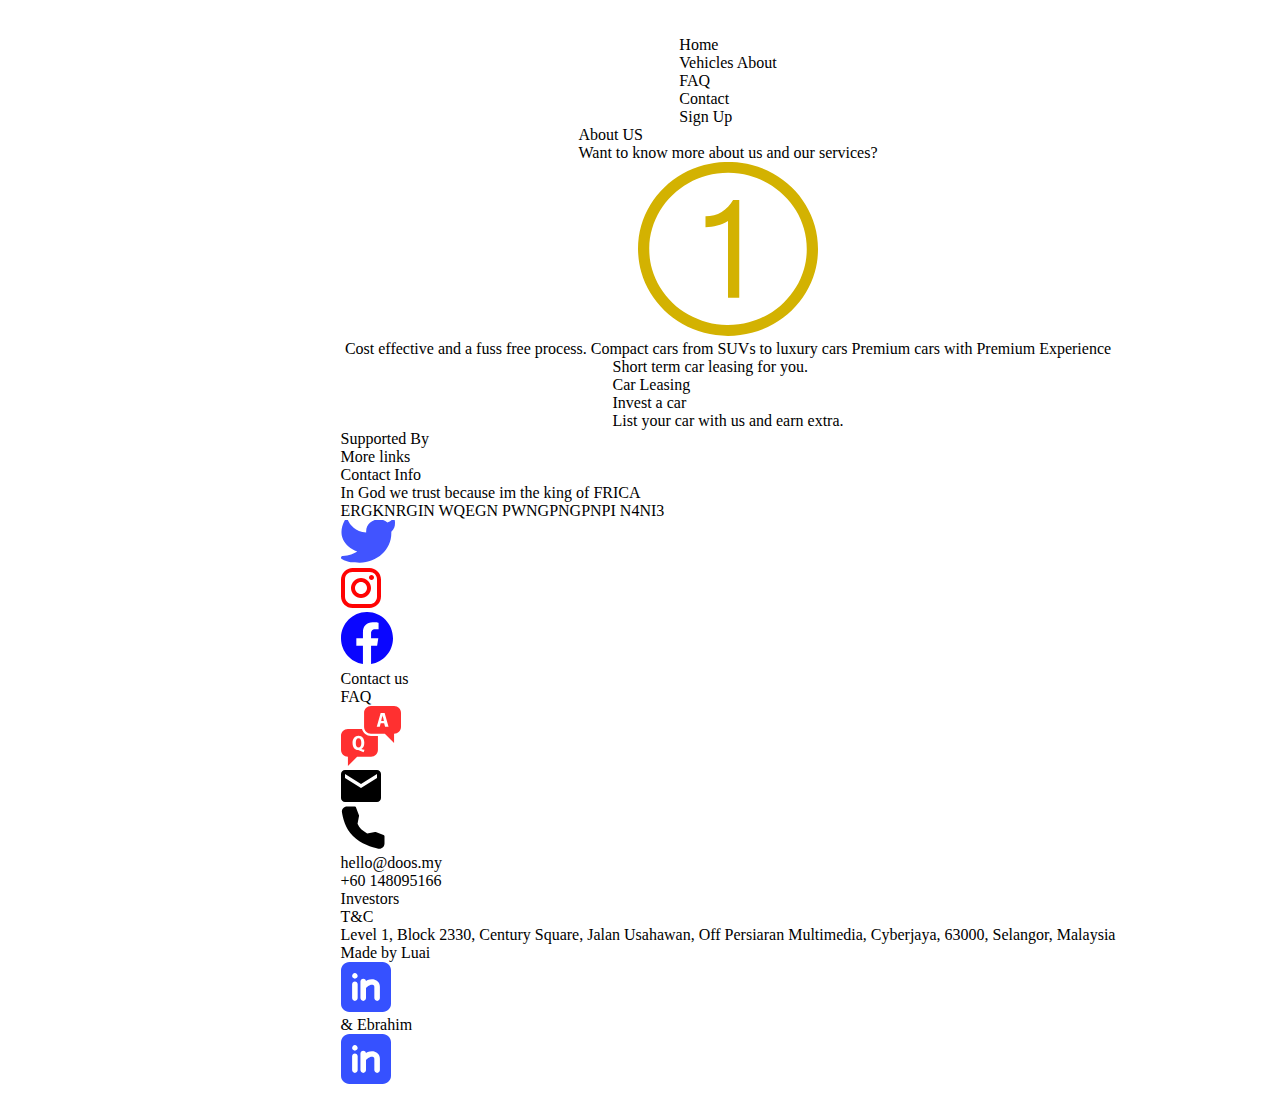
==== About_us_Page/about_us.html @ 4a1dce60 "Add HTML and CSS code for all pages; initial design provided but requires further fixing and organiz" ====
<!doctype html>
<html lang="en">
  <head>
    <meta charset="UTF-8" />
    <meta http-equiv="X-UA-Compatible" content="IE=Edge">
    <meta name="viewport" content="width=device-width, initial-scale=1">
    <title>About us</title>
    <link rel="preconnect" href="https://fonts.googleapis.com">
    <link rel="preconnect" href="https://fonts.gstatic.com" crossorigin>
    <link href="https://fonts.googleapis.com/css2?family=Cinzel:wght@400&display=swap" rel="stylesheet">
    <link rel="preconnect" href="https://fonts.googleapis.com">
    <link rel="preconnect" href="https://fonts.gstatic.com" crossorigin>
    <link href="https://fonts.googleapis.com/css2?family=Playfair+Display:wght@&display=swap" rel="stylesheet">
    <link rel="preconnect" href="https://fonts.googleapis.com">
    <link rel="preconnect" href="https://fonts.gstatic.com" crossorigin>
    <link href="https://fonts.googleapis.com/css2?family=Poppins:wght@300;400;500;600;700;800&display=swap" rel="stylesheet">
    <link rel="preconnect" href="https://fonts.googleapis.com">
    <link rel="preconnect" href="https://fonts.gstatic.com" crossorigin>
    <link href="https://fonts.googleapis.com/css2?family=Prata:wght@400&display=swap" rel="stylesheet">
    <link rel="stylesheet" href="about_us.css" />
  </head>
  <body>
    <div class="about-us-1">
      <div class="group-21">
        <div class="container-19">
          <div class="home">
          Home
          </div>
          <div class="container">
            <span class="vehicles">
            Vehicles
            </span>
            <span class="about">
            About
            </span>
          </div>
          <div class="faq-1">
          FAQ
          </div>
          <div class="contact">
          Contact
          </div>
          <div class="button">
            <span class="sign-up">
            Sign Up
            </span>
          </div>
        </div>
        <div class="rectangle-44">
        </div>
      </div>
      <div class="container-14">
        <div class="container-11">
          <div class="about-us">
          About US
          </div>
          <span class="want-to-know-more-about-us-and-our-services">
          Want to know more about us and our services?
          </span>
        </div>
        <div class="oip-1-removebg-preview-1">
        </div>
      </div>
      <div class="image-13">
      </div>
      <div class="rectangle-14">
      </div>
      <div class="container-17">
        <img class="vector-8" src="../assets/vectors/vector_53_x2.svg" />
        <div class="image-6">
        </div>
        <div class="image-7">
        </div>
      </div>
      <div class="container-16">
        <div class="image-10">
        </div>
        <div class="image-11">
        </div>
        <div class="image-12">
        </div>
      </div>
      <div class="container-22">
        <span class="cost-effective-and-afuss-free-process">
        Cost effective and a fuss free process.
        </span>
        <span class="compact-cars-from-suvs-to-luxury-cars">
        Compact cars from SUVs to luxury cars
        </span>
        <span class="premium-cars-with-premium-experience">
        Premium cars with Premium Experience
        </span>
      </div>
      <div class="rectangle-45">
      </div>
      <div class="container-12">
        <div class="container-1">
          <div class="f-192100884-zx-ty-jqy-7-jrc-qiz-qjdf-vy-eqi-nn-vqp-w-7-qw-removebg-preview-1">
          </div>
        </div>
        <div class="container-5">
          <div class="container-6">
            <div class="image-14">
            </div>
            <span class="short-term-car-leasing-for-you">
            Short term car leasing for you.
            </span>
          </div>
          <span class="car-leasing">
          Car Leasing
          </span>
        </div>
        <div class="container-23">
          <div class="image-15">
          </div>
          <div class="invest-acar">
          Invest a car
          </div>
          <span class="list-your-car-with-us-and-earn-extra">
          List your car with us and earn extra.
          </span>
        </div>
      </div>
      <div class="group-23">
        <div class="container-8">
          <div class="container-9">
            <div class="group-13">
              <div class="doos-removebg-preview-2">
              </div>
            </div>
            <div class="supported-by">
            Supported By
            </div>
            <div class="more-links">
            More links
            </div>
            <div class="contact-info">
            Contact Info
            </div>
          </div>
          <div class="container-7">
            <div class="container-10">
              <div class="in-god-we-trust-because-im-the-king-of-frica-ergknrgin-wqegn-pwngpngpnpi-n-4-ni-3">
              In God we trust because im the king of FRICA<br />
              ERGKNRGIN WQEGN PWNGPNGPNPI N4NI3  
              </div>
              <div class="container-13">
                <div class="group-3">
                  <div class="teenyiconstwitter-solid">
                    <img class="vector" src="../assets/vectors/vector_24_x2.svg" />
                  </div>
                </div>
                <div class="group-2">
                  <div class="mdiinstagram">
                    <img class="vector-1" src="../assets/vectors/vector_75_x2.svg" />
                  </div>
                </div>
                <div class="group-1">
                  <div class="bifacebook">
                    <img class="vector-2" src="../assets/vectors/vector_6_x2.svg" />
                  </div>
                </div>
              </div>
            </div>
            <div class="cyberview-logo-rgb">
            </div>
            <div class="container-21">
              <div class="contact-us">
              Contact us
              </div>
              <div class="container-2">
                <div class="faq">
                FAQ
                </div>
                <img class="vector-5" src="../assets/vectors/vector_74_x2.svg" />
              </div>
            </div>
            <div class="container-18">
              <div class="container-20">
                <div class="material-symbolsmail">
                  <img class="vector-4" src="../assets/vectors/vector_83_x2.svg" />
                </div>
                <div class="iconoirphone-solid">
                  <img class="vector-3" src="../assets/vectors/vector_85_x2.svg" />
                </div>
              </div>
              <div class="container-4">
                <div class="hellodoos-my">
                hello@doos.my
                </div>
                <span class="container">
                +60 148095166
                </span>
              </div>
            </div>
          </div>
          <div class="container-24">
            <div class="container-15">
              <div class="mdec-logo">
              </div>
              <div class="container-3">
                <div class="investors">
                Investors
                </div>
                <span class="tc">
                T&amp;C
                </span>
              </div>
            </div>
            <span class="level-1-block-2330-century-square-jalan-usahawan-off-persiaran-multimedia-cyberjaya-63000-selangor-malaysia">
            Level 1, Block 2330, Century Square, Jalan Usahawan, Off Persiaran Multimedia, Cyberjaya, 63000, Selangor, Malaysia
            </span>
          </div>
          <div class="group-11">
            <div class="group-7">
              <div class="made-by-luai">
              Made by Luai
              </div>
              <img class="vector-6" src="../assets/vectors/vector_72_x2.svg" />
              <div class="ebrahim">
              &amp; Ebrahim
              </div>
            </div>
            <img class="vector-7" src="../assets/vectors/vector_47_x2.svg" />
          </div>
        </div>
        <div class="line-1">
        </div>
      </div>
    </div>
  </body>
</html>
---- About_us_Page/about_us.css ----
.about-us .home {
    margin: 4px 17px 7px 0;
    display: inline-block;
    width: 75px;
    overflow-wrap: break-word;
    font-family: 'Cinzel';
    font-weight: 400;
    font-size: 25px;
    color: #000000;
  }
  .about-us .vehicles {
    margin-right: 17px;
    width: 114px;
    overflow-wrap: break-word;
    font-family: 'Cinzel';
    font-weight: 400;
    font-size: 25px;
    color: #000000;
  }
  .about-us .about {
    overflow-wrap: break-word;
    font-family: 'Cinzel';
    font-weight: 400;
    font-size: 25px;
    color: #DE0000;
  }
  .about-us .container {
    margin: 4px 0 7px 0;
    display: flex;
    flex-direction: row;
    justify-content: space-between;
    width: 238.2px;
    height: fit-content;
    box-sizing: border-box;
  }
  .about-us .faq-1 {
    margin: 4px 0 7px 0;
    display: inline-block;
    overflow-wrap: break-word;
    font-family: 'Cinzel';
    font-weight: 400;
    font-size: 25px;
    color: #000000;
  }
  .about-us .contact {
    margin: 4px 0 7px 0;
    display: inline-block;
    overflow-wrap: break-word;
    font-family: 'Cinzel';
    font-weight: 400;
    font-size: 25px;
    color: #000000;
  }
  .about-us .sign-up {
    overflow-wrap: break-word;
    font-family: 'Playfair Display';
    font-weight: 600;
    font-size: 20px;
    line-height: 1;
    color: #FFFFFF;
  }
  .about-us .button {
    box-shadow: 0px 2px 4px 0px rgba(136, 144, 194, 0.2), 0px 5px 15px 0px rgba(37, 44, 97, 0.15);
    border-radius: 10px;
    background: #73BDF7;
    display: flex;
    padding: 12.5px 0 12.5px 8.6px;
    width: 158px;
    box-sizing: border-box;
  }
  .about-us .container-19 {
    position: relative;
    display: flex;
    flex-direction: row;
    justify-content: space-between;
    width: 859px;
    height: fit-content;
    box-sizing: border-box;
  }
  .about-us .rectangle-44 {
    border-radius: 50px;
    background: #DE0000;
    position: absolute;
    left: 284px;
    bottom: 3px;
    width: 65px;
    height: 5px;
  }
  .about-us .group-21 {
    border-radius: 10px;
    position: relative;
    margin: 0 27px 22px 27px;
    display: flex;
    align-self: flex-end;
    width: 859px;
    box-sizing: border-box;
  }
  .about-us .about-us {
    margin-bottom: 27px;
    display: inline-block;
    align-self: flex-start;
    overflow-wrap: break-word;
    font-family: 'Poppins';
    font-weight: 600;
    font-size: 50px;
    color: rgba(0, 0, 0, 0.65);
  }
  .about-us .want-to-know-more-about-us-and-our-services {
    overflow-wrap: break-word;
    font-family: 'Poppins';
    font-weight: 600;
    font-size: 30px;
    line-height: 1;
    color: rgba(0, 0, 0, 0.6);
  }
  .about-us .container-11 {
    position: relative;
    display: flex;
    flex-direction: column;
    box-sizing: border-box;
  }
  .about-us .oip-1-removebg-preview-1 {
    background: url('../assets/images/oip_1_removebg_preview_1.png') 50% / cover no-repeat;
    position: absolute;
    right: 4px;
    bottom: 2px;
    width: 696px;
    height: 398px;
  }
  .about-us .container-14 {
    border-radius: 5px;
    background: #FD8787;
    position: relative;
    margin-bottom: 50px;
    padding: 113px 53px 317px 53px;
    width: fit-content;
    box-sizing: border-box;
  }
  .about-us .image-13 {
    background: url('../assets/images/image_13.png') 50% / cover no-repeat;
    margin: 0 54px 80px 0;
    width: 100px;
    height: 100px;
  }
  .about-us .rectangle-14 {
    border-radius: 50px;
    background: #DE0000;
    margin: 0 96px 90px 0;
    width: 310px;
    height: 12px;
  }
  .about-us .vector-8 {
    margin: 1px 0 2px 0;
    width: 90px;
    height: 87px;
  }
  .about-us .image-6 {
    background: url('../assets/images/image_6.png') 50% / cover no-repeat;
    width: 90px;
    height: 90px;
  }
  .about-us .image-7 {
    background: url('../assets/images/image_7.png') 50% / cover no-repeat;
    width: 90px;
    height: 90px;
  }
  .about-us .container-17 {
    margin: 0 24px 221px 0;
    display: flex;
    flex-direction: row;
    justify-content: space-between;
    width: 1038px;
    box-sizing: border-box;
  }
  .about-us .image-10 {
    background: url('../assets/images/image_10.png') 50% / cover no-repeat;
    width: 90px;
    height: 90px;
  }
  .about-us .image-11 {
    background: url('../assets/images/image_11.png') 50% / cover no-repeat;
    width: 90px;
    height: 90px;
  }
  .about-us .image-12 {
    background: url('../assets/images/image_12.png') 50% / cover no-repeat;
    width: 90px;
    height: 90px;
  }
  .about-us .container-16 {
    margin: 0 36px 29px 0;
    display: flex;
    flex-direction: row;
    justify-content: space-between;
    width: 1050px;
    box-sizing: border-box;
  }
  .about-us .cost-effective-and-afuss-free-process {
    margin-right: 38px;
    width: 473px;
    text-align: center;
    overflow-wrap: break-word;
    font-family: 'Poppins';
    font-weight: 500;
    font-size: 25px;
    color: #000000;
  }
  .about-us .compact-cars-from-suvs-to-luxury-cars {
    text-align: center;
    overflow-wrap: break-word;
    font-family: 'Poppins';
    font-weight: 500;
    font-size: 25px;
    color: #000000;
  }
  .about-us .premium-cars-with-premium-experience {
    text-align: center;
    overflow-wrap: break-word;
    font-family: 'Poppins';
    font-weight: 500;
    font-size: 25px;
    color: #000000;
  }
  .about-us .container-22 {
    margin: 0 73.8px 214px 50.7px;
    display: flex;
    flex-direction: row;
    justify-content: space-between;
    width: 1315.6px;
    box-sizing: border-box;
  }
  .about-us .rectangle-45 {
    border-radius: 50px;
    background: #DE0000;
    margin: 0 180px 157px 0;
    width: 226px;
    height: 6px;
  }
  .about-us .f-192100884-zx-ty-jqy-7-jrc-qiz-qjdf-vy-eqi-nn-vqp-w-7-qw-removebg-preview-1 {
    background: url('../assets/images/f_192100884_zx_ty_jqy_7_jrc_qiz_qjdf_vy_eqi_nn_vqp_w_7_qw_removebg_preview_1.png') 50% / cover no-repeat;
    width: 240px;
    height: 240px;
  }
  .about-us .container-1 {
    box-shadow: 3px 8px 7px 5px rgba(0, 0, 0, 0.25);
    border-radius: 20px;
    border: 1px solid #000000;
    background: #FFFFFF;
    position: relative;
    margin-right: 46px;
    display: flex;
    padding: 21px 20px 0 0;
    width: 384px;
    height: 530px;
    box-sizing: border-box;
  }
  .about-us .image-14 {
    background: url('../assets/images/image_14.png') 50% / cover no-repeat;
    margin: 0 10.4px 95px 10.4px;
    width: 240px;
    height: 240px;
  }
  .about-us .short-term-car-leasing-for-you {
    text-align: center;
    overflow-wrap: break-word;
    font-family: 'Poppins';
    font-weight: 500;
    font-size: 34px;
    color: #000000;
  }
  .about-us .container-6 {
    position: relative;
    display: flex;
    flex-direction: column;
    align-items: center;
    box-sizing: border-box;
  }
  .about-us .car-leasing {
    box-shadow: 2px 9px 4px 0px rgba(0, 0, 0, 0.25);
    position: absolute;
    left: 86px;
    bottom: 153px;
    overflow-wrap: break-word;
    font-family: 'Poppins';
    font-weight: 700;
    font-size: 35px;
    color: #000000;
  }
  .about-us .container-5 {
    box-shadow: 3px 8px 7px 5px rgba(0, 0, 0, 0.25);
    border-radius: 20px;
    border: 1px solid #000000;
    background: #FFFFFF;
    position: relative;
    margin-right: 43px;
    display: flex;
    padding-top: 21px;
    width: 384px;
    height: 530px;
    box-sizing: border-box;
  }
  .about-us .image-15 {
    background: url('../assets/images/image_15.png') 50% / cover no-repeat;
    margin: 0 0 10px 2px;
    width: 240px;
    height: 240px;
  }
  .about-us .invest-acar {
    box-shadow: 2px 9px 4px 0px rgba(0, 0, 0, 0.25);
    margin: 0 2.3px 32px 0;
    display: inline-block;
    overflow-wrap: break-word;
    font-family: 'Poppins';
    font-weight: 700;
    font-size: 35px;
    color: #000000;
  }
  .about-us .list-your-car-with-us-and-earn-extra {
    text-align: center;
    overflow-wrap: break-word;
    font-family: 'Poppins';
    font-weight: 500;
    font-size: 34px;
    color: #000000;
  }
  .about-us .container-23 {
    box-shadow: 3px 8px 7px 5px rgba(0, 0, 0, 0.25);
    border-radius: 20px;
    border: 1px solid #000000;
    background: #FFFFFF;
    position: relative;
    display: flex;
    flex-direction: column;
    align-items: center;
    padding: 21px 25.3px 72px 23.3px;
    box-sizing: border-box;
  }
  .about-us .container-12 {
    margin: 0 138px 842px 61px;
    display: flex;
    flex-direction: row;
    width: fit-content;
    box-sizing: border-box;
  }
  .about-us .doos-removebg-preview-2 {
    background: url('../assets/images/doos_removebg_preview_1.png') 50% / cover no-repeat;
    width: 115px;
    height: 45px;
  }
  .about-us .group-13 {
    margin-top: 7px;
    display: flex;
    width: 115px;
    height: 45px;
    box-sizing: border-box;
  }
  .about-us .supported-by {
    margin-bottom: 22px;
    display: inline-block;
    overflow-wrap: break-word;
    font-family: 'Prata';
    font-weight: 400;
    font-size: 22px;
    color: #000000;
  }
  .about-us .more-links {
    margin-bottom: 22px;
    display: inline-block;
    overflow-wrap: break-word;
    font-family: 'Prata';
    font-weight: 400;
    font-size: 22px;
    color: #000000;
  }
  .about-us .contact-info {
    margin-bottom: 22px;
    display: inline-block;
    overflow-wrap: break-word;
    font-family: 'Prata';
    font-weight: 400;
    font-size: 22px;
    color: #000000;
  }
  .about-us .container-9 {
    margin-bottom: 1px;
    display: flex;
    flex-direction: row;
    justify-content: space-between;
    align-self: flex-start;
    width: 1115.1px;
    box-sizing: border-box;
  }
  .about-us .in-god-we-trust-because-im-the-king-of-frica-ergknrgin-wqegn-pwngpngpnpi-n-4-ni-3 {
    margin-bottom: 15px;
    display: inline-block;
    overflow-wrap: break-word;
    font-family: 'Prata';
    font-weight: 400;
    font-size: 14px;
    color: #000000;
  }
  .about-us .vector {
    width: 27px;
    height: 21.7px;
  }
  .about-us .teenyiconstwitter-solid {
    display: flex;
    width: 27px;
    height: 25px;
    box-sizing: border-box;
  }
  .about-us .group-3 {
    border-radius: 5px;
    background: #FFFFFF;
    position: relative;
    margin-right: 27px;
    display: flex;
    padding: 8.7px 4px 7.7px 5px;
    width: 36px;
    height: 38px;
    box-sizing: border-box;
  }
  .about-us .vector-1 {
    width: 20px;
    height: 20px;
  }
  .about-us .mdiinstagram {
    display: flex;
    width: 24px;
    height: 24px;
    box-sizing: border-box;
  }
  .about-us .group-2 {
    border-radius: 5px;
    background: #FFFFFF;
    position: relative;
    margin-right: 25px;
    display: flex;
    padding: 9px 8px;
    width: 36px;
    height: 38px;
    box-sizing: border-box;
  }
  .about-us .vector-2 {
    width: 26px;
    height: 26px;
  }
  .about-us .bifacebook {
    display: flex;
    width: 26px;
    height: 26px;
    box-sizing: border-box;
  }
  .about-us .group-1 {
    border-radius: 5px;
    background: #FFFFFF;
    position: relative;
    display: flex;
    padding: 5px 4px 7px 6px;
    width: 36px;
    height: 38px;
    box-sizing: border-box;
  }
  .about-us .container-13 {
    display: flex;
    flex-direction: row;
    align-self: flex-start;
    width: 160px;
    box-sizing: border-box;
  }
  .about-us .container-10 {
    margin-top: 19px;
    display: flex;
    flex-direction: column;
    box-sizing: border-box;
  }
  .about-us .cyberview-logo-rgb {
    background: url('../assets/images/cyberview_logo_rgb.png');
    margin-bottom: 9px;
    width: 160px;
    height: 101px;
  }
  .about-us .contact-us {
    margin-bottom: 8px;
    display: inline-block;
    overflow-wrap: break-word;
    font-family: 'Prata';
    font-weight: 400;
    font-size: 22px;
    color: #000000;
  }
  .about-us .faq {
    margin: 18px 0.7px 0 0;
    display: inline-block;
    overflow-wrap: break-word;
    font-family: 'Prata';
    font-weight: 400;
    font-size: 22px;
    color: #000000;
  }
  .about-us .vector-5 {
    margin-bottom: 18px;
    width: 30px;
    height: 30px;
  }
  .about-us .container-2 {
    display: flex;
    flex-direction: row;
    align-self: flex-start;
    width: fit-content;
    box-sizing: border-box;
  }
  .about-us .container-21 {
    margin: 8px 0 16px 0;
    display: flex;
    flex-direction: column;
    box-sizing: border-box;
  }
  .about-us .vector-4 {
    width: 20px;
    height: 16px;
  }
  .about-us .material-symbolsmail {
    margin: 0 0.7px 34.2px 0.6px;
    display: flex;
    width: 24px;
    height: 24px;
    box-sizing: border-box;
  }
  .about-us .vector-3 {
    width: 21.3px;
    height: 21.2px;
  }
  .about-us .iconoirphone-solid {
    display: flex;
    width: 24px;
    height: 24px;
    box-sizing: border-box;
  }
  .about-us .container-20 {
    margin: 4px 26.3px 7.6px 0;
    display: flex;
    flex-direction: column;
    align-items: center;
    width: 21.3px;
    height: fit-content;
    box-sizing: border-box;
  }
  .about-us .hellodoos-my {
    margin: 0 0.1px 23px 0;
    display: inline-block;
    overflow-wrap: break-word;
    font-family: 'Prata';
    font-weight: 400;
    font-size: 22px;
    color: #000000;
  }
  .about-us .container {
    overflow-wrap: break-word;
    font-family: 'Prata';
    font-weight: 400;
    font-size: 22px;
    color: #000000;
  }
  .about-us .container-4 {
    display: flex;
    flex-direction: column;
    align-items: center;
    box-sizing: border-box;
  }
  .about-us .container-18 {
    margin: 8px 0 19px 0;
    display: flex;
    flex-direction: row;
    box-sizing: border-box;
  }
  .about-us .container-7 {
    margin-right: 65px;
    display: flex;
    flex-direction: row;
    justify-content: space-between;
    width: 1194.3px;
    box-sizing: border-box;
  }
  .about-us .mdec-logo {
    background: url('../assets/images/mdec_logo.png') 50% / cover no-repeat;
    margin: 0 49px 37px 0;
    width: 257px;
    height: 56px;
  }
  .about-us .investors {
    margin-bottom: 23px;
    display: inline-block;
    overflow-wrap: break-word;
    font-family: 'Prata';
    font-weight: 400;
    font-size: 22px;
    color: #000000;
  }
  .about-us .tc {
    align-self: flex-start;
    overflow-wrap: break-word;
    font-family: 'Prata';
    font-weight: 400;
    font-size: 22px;
    color: #000000;
  }
  .about-us .container-3 {
    margin-top: 10px;
    display: flex;
    flex-direction: column;
    box-sizing: border-box;
  }
  .about-us .container-15 {
    margin-bottom: 42px;
    display: flex;
    flex-direction: row;
    box-sizing: border-box;
  }
  .about-us .level-1-block-2330-century-square-jalan-usahawan-off-persiaran-multimedia-cyberjaya-63000-selangor-malaysia {
    position: relative;
    overflow-wrap: break-word;
    font-family: 'Prata';
    font-weight: 400;
    font-size: 20px;
    color: #000000;
  }
  .about-us .container-24 {
    margin-bottom: 14px;
    display: flex;
    flex-direction: row;
    justify-content: space-between;
    align-self: flex-end;
    width: 831.3px;
    box-sizing: border-box;
  }
  .about-us .made-by-luai {
    margin: 0 12.3px 2.7px 0;
    display: inline-block;
    overflow-wrap: break-word;
    font-family: 'Prata';
    font-weight: 400;
    font-size: 22px;
    color: #000000;
  }
  .about-us .vector-6 {
    margin: 3px 13px 4.7px 0;
    width: 25px;
    height: 25px;
  }
  .about-us .ebrahim {
    margin-top: 2.7px;
    display: inline-block;
    overflow-wrap: break-word;
    font-family: 'Prata';
    font-weight: 400;
    font-size: 22px;
    color: #000000;
  }
  .about-us .group-7 {
    margin-right: 12.5px;
    display: flex;
    flex-direction: row;
    box-sizing: border-box;
  }
  .about-us .vector-7 {
    margin: 3px 0 4.7px 0;
    width: 25px;
    height: 25px;
  }
  .about-us .group-11 {
    margin-right: 6.3px;
    display: flex;
    flex-direction: row;
    align-self: center;
    width: fit-content;
    box-sizing: border-box;
  }
  .about-us .container-8 {
    position: relative;
    display: flex;
    flex-direction: column;
    width: 1259.3px;
    height: fit-content;
    box-sizing: border-box;
  }
  .about-us .line-1 {
    background: #FFFFFF;
    position: absolute;
    left: 129px;
    bottom: 55px;
    width: 1137px;
    height: 0px;
  }
  .about-us .group-23 {
    background: #DEDEDE;
    position: relative;
    display: flex;
    padding: 41px 80.7px 6.3px 100px;
    width: 1440px;
    box-sizing: border-box;
  }
  .about-us-1 {
    background: #FFFFFF;
    display: flex;
    flex-direction: column;
    align-items: center;
    padding-top: 28px;
    width: 1440px;
    box-sizing: border-box;
  }
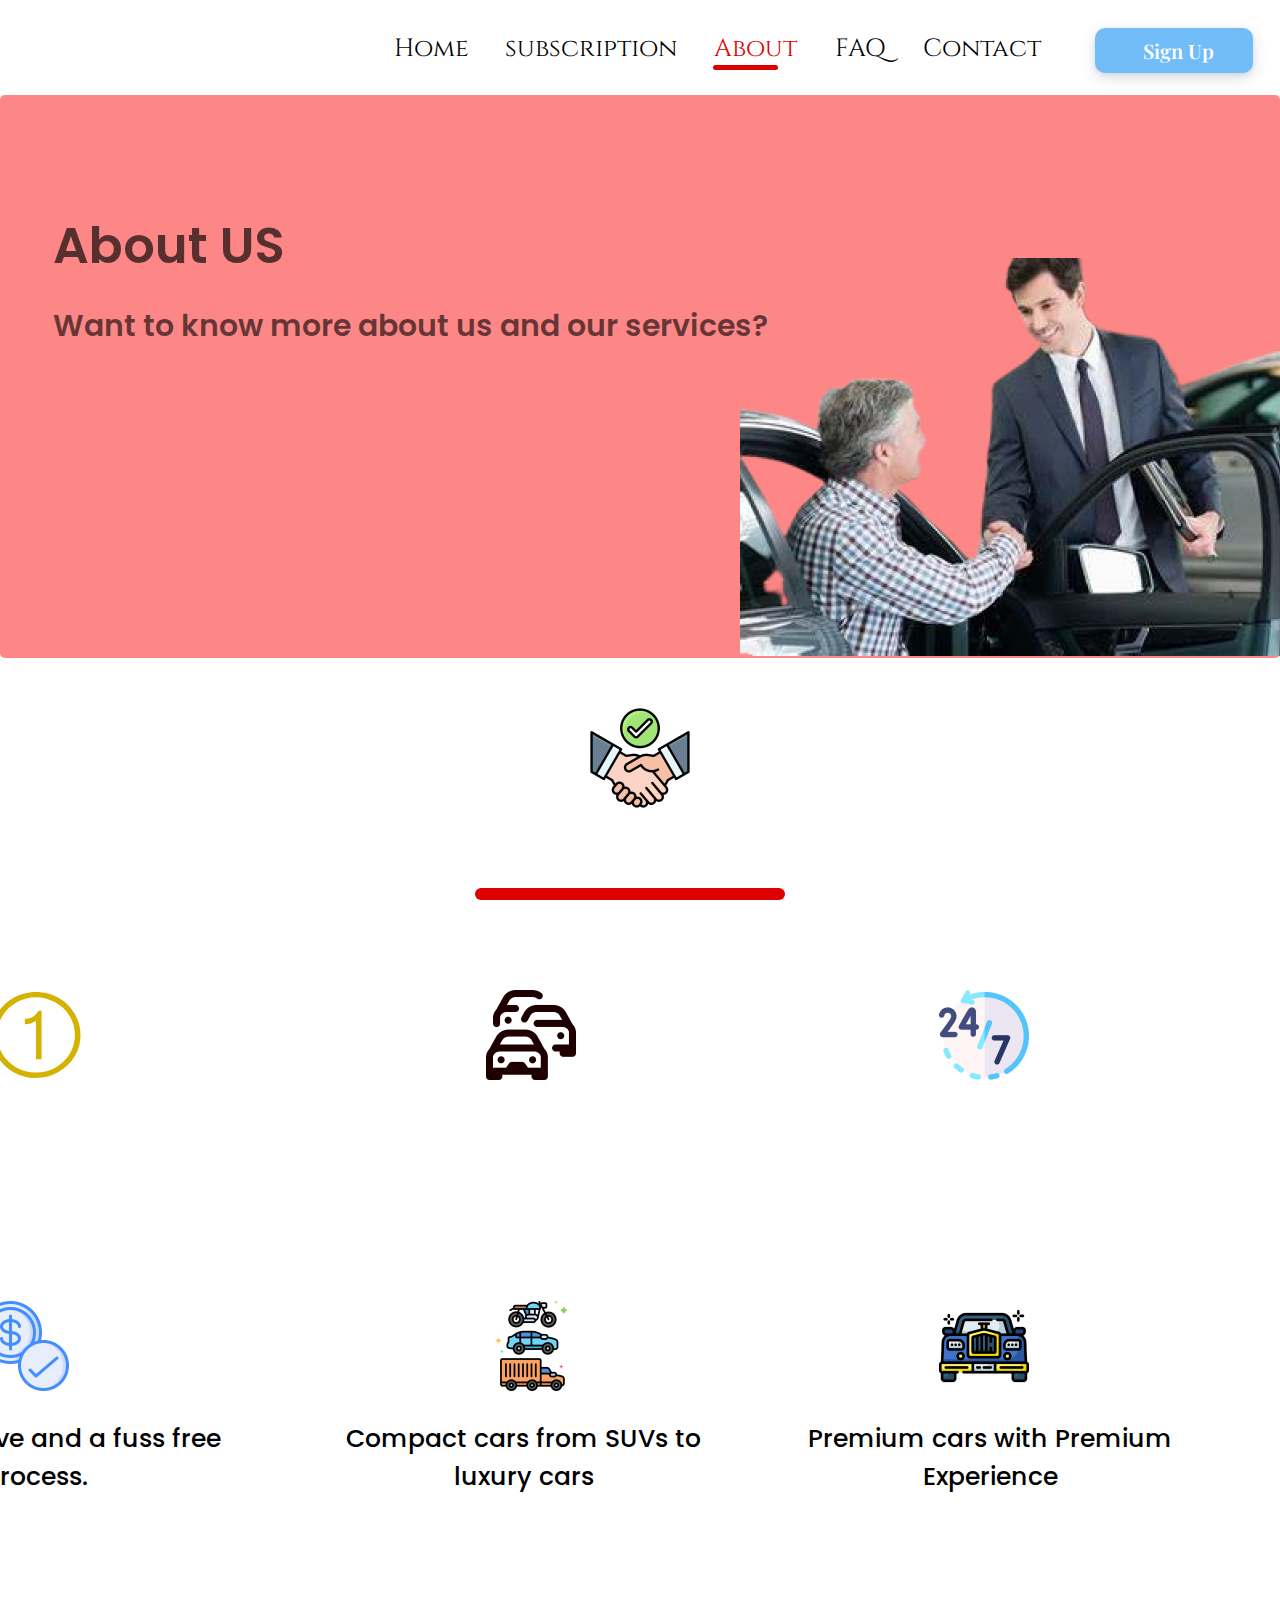
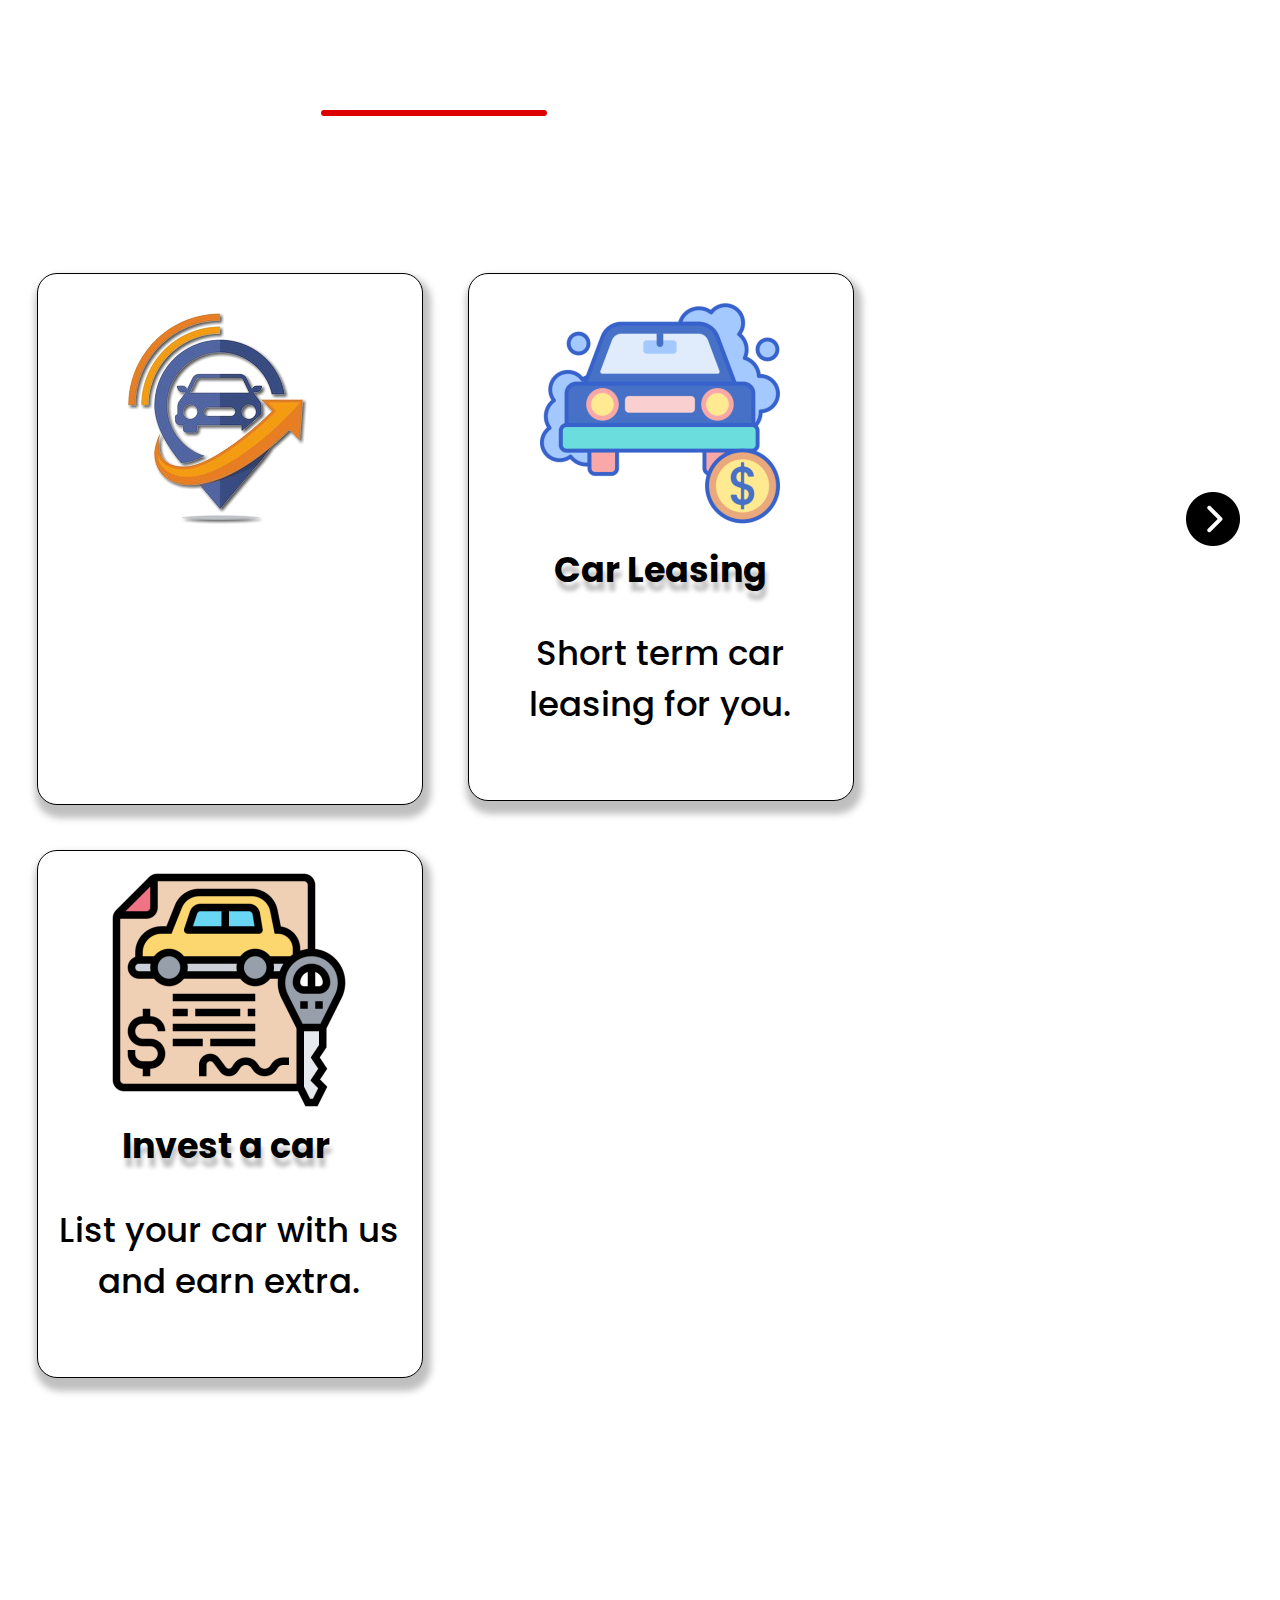
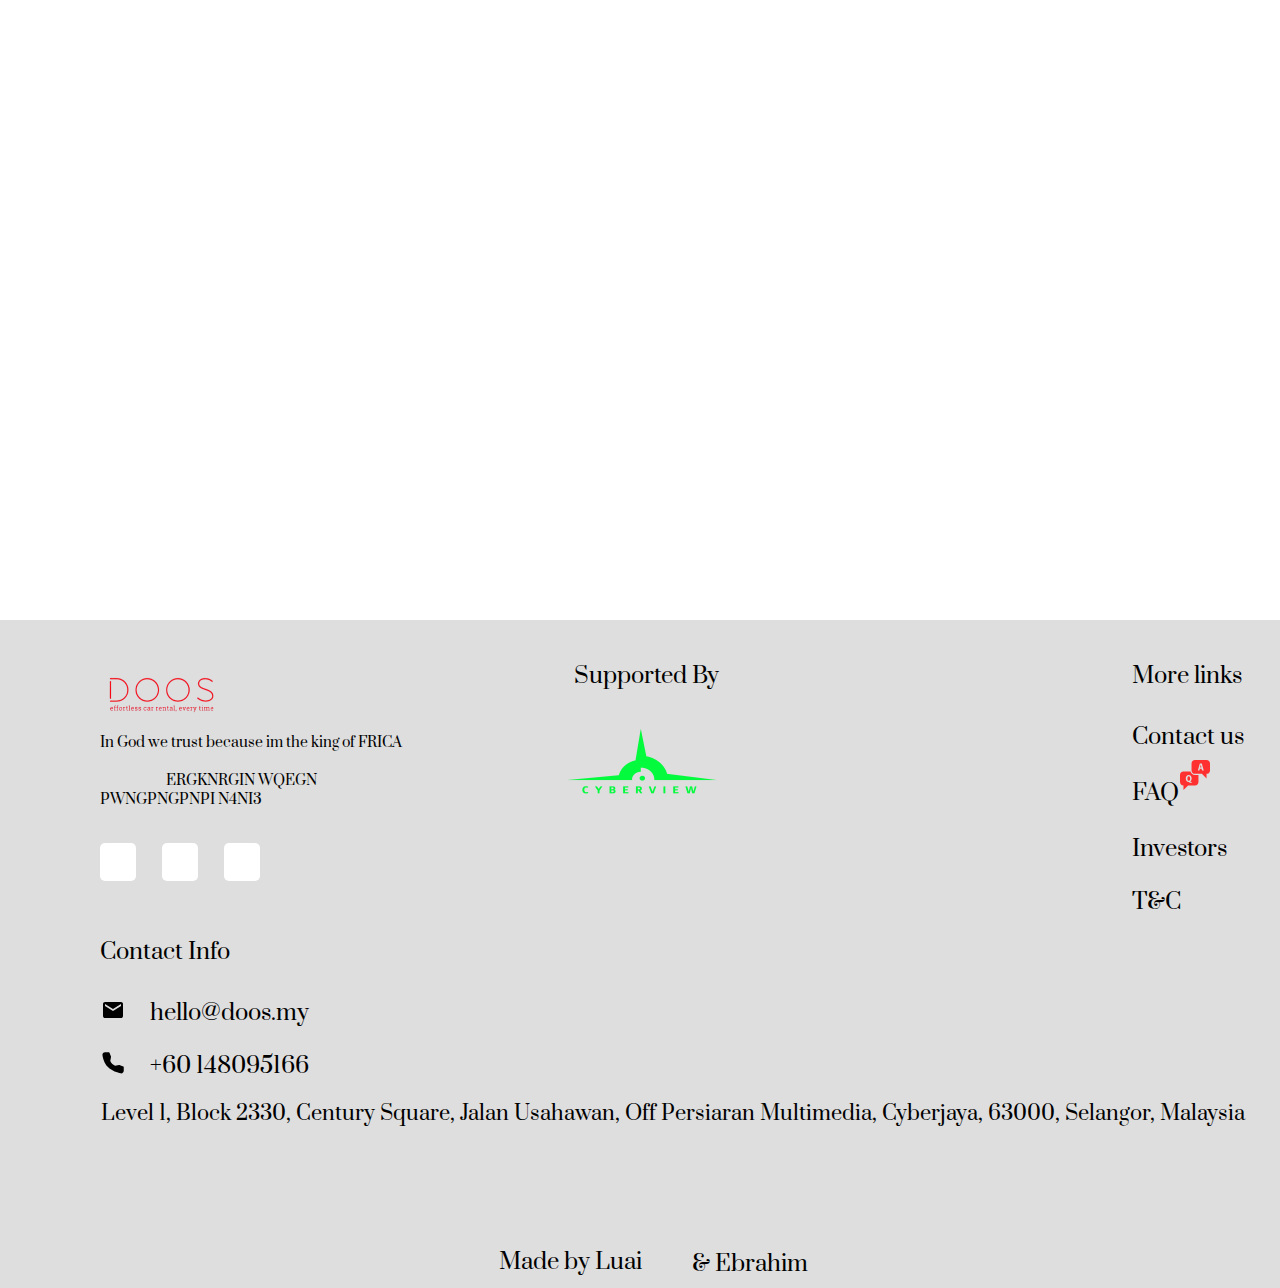
==== commit 4a3467b1: "Date: 8/15/2024 Author: Luai Commit Message: Significant design improvements across all pages. Enhan" ====
--- a/About_us_Page/about_us.html
+++ b/About_us_Page/about_us.html
@@ -1,232 +1,377 @@
-<!doctype html>
-<html lang="en">
+<!DOCTYPE html>
+<html>
   <head>
-    <meta charset="UTF-8" />
-    <meta http-equiv="X-UA-Compatible" content="IE=Edge">
-    <meta name="viewport" content="width=device-width, initial-scale=1">
-    <title>About us</title>
-    <link rel="preconnect" href="https://fonts.googleapis.com">
-    <link rel="preconnect" href="https://fonts.gstatic.com" crossorigin>
-    <link href="https://fonts.googleapis.com/css2?family=Cinzel:wght@400&display=swap" rel="stylesheet">
-    <link rel="preconnect" href="https://fonts.googleapis.com">
-    <link rel="preconnect" href="https://fonts.gstatic.com" crossorigin>
-    <link href="https://fonts.googleapis.com/css2?family=Playfair+Display:wght@&display=swap" rel="stylesheet">
-    <link rel="preconnect" href="https://fonts.googleapis.com">
-    <link rel="preconnect" href="https://fonts.gstatic.com" crossorigin>
-    <link href="https://fonts.googleapis.com/css2?family=Poppins:wght@300;400;500;600;700;800&display=swap" rel="stylesheet">
-    <link rel="preconnect" href="https://fonts.googleapis.com">
-    <link rel="preconnect" href="https://fonts.gstatic.com" crossorigin>
-    <link href="https://fonts.googleapis.com/css2?family=Prata:wght@400&display=swap" rel="stylesheet">
-    <link rel="stylesheet" href="about_us.css" />
+    <meta charset="utf-8" />
+    <meta name="viewport" content="initial-scale=1, width=device-width" />
+
+    <link rel="stylesheet" href="../global.css" />
+    <link rel="stylesheet" href="./about_us.css" />
+    <link
+      rel="stylesheet"
+      href="https://fonts.googleapis.com/css2?family=Playfair Display:wght@600&display=swap"
+    />
+    <link
+      rel="stylesheet"
+      href="https://fonts.googleapis.com/css2?family=Cinzel:wght@400&display=swap"
+    />
+    <link
+      rel="stylesheet"
+      href="https://fonts.googleapis.com/css2?family=Poppins:wght@300;400;500;600;700;800&display=swap"
+    />
+    <link
+      rel="stylesheet"
+      href="https://fonts.googleapis.com/css2?family=Prata:wght@400&display=swap"
+    />
   </head>
   <body>
-    <div class="about-us-1">
-      <div class="group-21">
-        <div class="container-19">
-          <div class="home">
-          Home
-          </div>
-          <div class="container">
-            <span class="vehicles">
-            Vehicles
-            </span>
-            <span class="about">
-            About
-            </span>
-          </div>
-          <div class="faq-1">
-          FAQ
-          </div>
-          <div class="contact">
-          Contact
-          </div>
-          <div class="button">
-            <span class="sign-up">
-            Sign Up
-            </span>
-          </div>
-        </div>
-        <div class="rectangle-44">
-        </div>
-      </div>
-      <div class="container-14">
-        <div class="container-11">
-          <div class="about-us">
-          About US
-          </div>
-          <span class="want-to-know-more-about-us-and-our-services">
-          Want to know more about us and our services?
-          </span>
-        </div>
-        <div class="oip-1-removebg-preview-1">
-        </div>
-      </div>
-      <div class="image-13">
-      </div>
-      <div class="rectangle-14">
-      </div>
-      <div class="container-17">
-        <img class="vector-8" src="../assets/vectors/vector_53_x2.svg" />
-        <div class="image-6">
-        </div>
-        <div class="image-7">
-        </div>
-      </div>
-      <div class="container-16">
-        <div class="image-10">
-        </div>
-        <div class="image-11">
-        </div>
-        <div class="image-12">
-        </div>
-      </div>
-      <div class="container-22">
-        <span class="cost-effective-and-afuss-free-process">
-        Cost effective and a fuss free process.
-        </span>
-        <span class="compact-cars-from-suvs-to-luxury-cars">
-        Compact cars from SUVs to luxury cars
-        </span>
-        <span class="premium-cars-with-premium-experience">
-        Premium cars with Premium Experience
-        </span>
-      </div>
-      <div class="rectangle-45">
-      </div>
-      <div class="container-12">
-        <div class="container-1">
-          <div class="f-192100884-zx-ty-jqy-7-jrc-qiz-qjdf-vy-eqi-nn-vqp-w-7-qw-removebg-preview-1">
-          </div>
-        </div>
-        <div class="container-5">
-          <div class="container-6">
-            <div class="image-14">
-            </div>
-            <span class="short-term-car-leasing-for-you">
-            Short term car leasing for you.
-            </span>
-          </div>
-          <span class="car-leasing">
-          Car Leasing
-          </span>
-        </div>
-        <div class="container-23">
-          <div class="image-15">
-          </div>
-          <div class="invest-acar">
-          Invest a car
-          </div>
-          <span class="list-your-car-with-us-and-earn-extra">
-          List your car with us and earn extra.
-          </span>
-        </div>
-      </div>
-      <div class="group-23">
-        <div class="container-8">
-          <div class="container-9">
-            <div class="group-13">
-              <div class="doos-removebg-preview-2">
-              </div>
-            </div>
-            <div class="supported-by">
-            Supported By
-            </div>
-            <div class="more-links">
-            More links
-            </div>
-            <div class="contact-info">
-            Contact Info
-            </div>
-          </div>
-          <div class="container-7">
-            <div class="container-10">
-              <div class="in-god-we-trust-because-im-the-king-of-frica-ergknrgin-wqegn-pwngpngpnpi-n-4-ni-3">
-              In God we trust because im the king of FRICA<br />
-              ERGKNRGIN WQEGN PWNGPNGPNPI N4NI3  
-              </div>
-              <div class="container-13">
-                <div class="group-3">
-                  <div class="teenyiconstwitter-solid">
-                    <img class="vector" src="../assets/vectors/vector_24_x2.svg" />
-                  </div>
-                </div>
-                <div class="group-2">
-                  <div class="mdiinstagram">
-                    <img class="vector-1" src="../assets/vectors/vector_75_x2.svg" />
-                  </div>
-                </div>
-                <div class="group-1">
-                  <div class="bifacebook">
-                    <img class="vector-2" src="../assets/vectors/vector_6_x2.svg" />
-                  </div>
-                </div>
-              </div>
-            </div>
-            <div class="cyberview-logo-rgb">
-            </div>
-            <div class="container-21">
-              <div class="contact-us">
-              Contact us
-              </div>
-              <div class="container-2">
-                <div class="faq">
-                FAQ
-                </div>
-                <img class="vector-5" src="../assets/vectors/vector_74_x2.svg" />
-              </div>
-            </div>
-            <div class="container-18">
-              <div class="container-20">
-                <div class="material-symbolsmail">
-                  <img class="vector-4" src="../assets/vectors/vector_83_x2.svg" />
-                </div>
-                <div class="iconoirphone-solid">
-                  <img class="vector-3" src="../assets/vectors/vector_85_x2.svg" />
-                </div>
-              </div>
-              <div class="container-4">
-                <div class="hellodoos-my">
-                hello@doos.my
-                </div>
-                <span class="container">
-                +60 148095166
-                </span>
-              </div>
-            </div>
-          </div>
-          <div class="container-24">
-            <div class="container-15">
-              <div class="mdec-logo">
-              </div>
-              <div class="container-3">
-                <div class="investors">
-                Investors
-                </div>
-                <span class="tc">
-                T&amp;C
-                </span>
-              </div>
-            </div>
-            <span class="level-1-block-2330-century-square-jalan-usahawan-off-persiaran-multimedia-cyberjaya-63000-selangor-malaysia">
-            Level 1, Block 2330, Century Square, Jalan Usahawan, Off Persiaran Multimedia, Cyberjaya, 63000, Selangor, Malaysia
-            </span>
-          </div>
-          <div class="group-11">
-            <div class="group-7">
-              <div class="made-by-luai">
-              Made by Luai
-              </div>
-              <img class="vector-6" src="../assets/vectors/vector_72_x2.svg" />
-              <div class="ebrahim">
-              &amp; Ebrahim
-              </div>
-            </div>
-            <img class="vector-7" src="../assets/vectors/vector_47_x2.svg" />
-          </div>
-        </div>
-        <div class="line-1">
-        </div>
-      </div>
+    <div class="about-us">
+      <section class="about-us-link">
+        <div class="frame-parent36">
+          <header class="home-subscription-link-wrapper">
+            <div class="home-subscription-link">
+              <div class="home-subscription">
+                <a class="home3">Home</a>
+              </div>
+              <div class="home-subscription">
+                <a class="subscription3">subscription</a>
+              </div>
+              <div class="faq-contact-link-wrapper">
+                <div class="faq-contact-link">
+                  <a class="faq7">FAQ</a>
+                  <a class="contact5">Contact</a>
+                  <div class="about-group">
+                    <a class="about3">About</a>
+                    <div class="about-us-image"></div>
+                  </div>
+                </div>
+              </div>
+              <button class="button27">
+                <div class="sign-up25">Sign Up</div>
+              </button>
+            </div>
+          </header>
+          <div class="rectangle-parent25">
+            <div class="frame-child34"></div>
+            <h1 class="about-us1">About US</h1>
+            <div class="about-us-description">
+              <h3 class="want-to-know">
+                Want to know more about us and our services?
+              </h3>
+              <img
+                class="oip-1-removebg-preview-1-icon"
+                loading="lazy"
+                alt=""
+                src="../public/oip--1-removebgpreview-1@2x.png"
+              />
+            </div>
+          </div>
+        </div>
+        <div class="image-13-wrapper">
+          <img
+            class="image-13-icon"
+            loading="lazy"
+            alt=""
+            src="../public/image-13@2x.png"
+          />
+        </div>
+        <div class="content-grid">
+          <div class="content-grid-inner">
+            <div class="frame-child35"></div>
+          </div>
+          <div class="feature-grid">
+            <div class="feature-grid-inner">
+              <div class="frame-parent37">
+                <div class="vector-frame">
+                  <img
+                    class="vector-icon5"
+                    loading="lazy"
+                    alt=""
+                    src="../public/vector2.svg"
+                  />
+                </div>
+                <div class="frame-parent38">
+                  <div class="image-10-wrapper">
+                    <img
+                      class="image-10-icon"
+                      loading="lazy"
+                      alt=""
+                      src="../public/image-10@2x.png"
+                    />
+                  </div>
+                  <div class="cost-effective-and">
+                    Cost effective and a fuss free process.
+                  </div>
+                </div>
+              </div>
+            </div>
+            <div class="frame-parent39">
+              <div class="frame-parent40">
+                <div class="image-11-wrapper">
+                  <img
+                    class="image-10-icon"
+                    loading="lazy"
+                    alt=""
+                    src="../public/image-11@2x.png"
+                  />
+                </div>
+                <div class="cost-effective-and">
+                  Compact cars from SUVs to luxury cars
+                </div>
+              </div>
+              <img
+                class="image-6-icon"
+                loading="lazy"
+                alt=""
+                src="../public/image-6@2x.png"
+              />
+
+              <div class="rectangle-wrapper">
+                <div class="frame-child36"></div>
+              </div>
+            </div>
+            <div class="frame-parent41">
+              <div class="image-7-wrapper">
+                <img
+                  class="image-10-icon"
+                  loading="lazy"
+                  alt=""
+                  src="../public/image-7@2x.png"
+                />
+              </div>
+              <div class="frame-parent38">
+                <div class="image-7-wrapper">
+                  <img
+                    class="image-10-icon"
+                    loading="lazy"
+                    alt=""
+                    src="../public/image-12@2x.png"
+                  />
+                </div>
+                <div class="cost-effective-and">
+                  Premium cars with Premium Experience
+                </div>
+              </div>
+            </div>
+          </div>
+        </div>
+        <div class="car-leasing-grid-wrapper">
+          <div class="car-leasing-grid">
+            <img
+              class="icon-park-solidright-c1"
+              loading="lazy"
+              alt=""
+              src="../public/iconparksolidrightc@2x.png"
+            />
+
+            <div class="car-leasing-content">
+              <div class="car-leasing-content-child"></div>
+              <img
+                class="f-192100884-zxtyjqy7jrcqizqjdf-icon"
+                loading="lazy"
+                alt=""
+                src="../public/240-f-192100884-zxtyjqy7jrcqizqjdfvyeqinnvqpw7qwremovebgpreview-1@2x.png"
+              />
+            </div>
+            <div class="car-leasing-content1">
+              <div class="car-leasing-content-item"></div>
+              <div class="car-leasing-images-wrapper">
+                <div class="car-leasing-images">
+                  <img
+                    class="image-14-icon"
+                    loading="lazy"
+                    alt=""
+                    src="../public/image-14@2x.png"
+                  />
+
+                  <div class="leasing-caption">
+                    <h3 class="car-leasing">Car Leasing</h3>
+                  </div>
+                </div>
+              </div>
+              <h3 class="short-term-car">Short term car leasing for you.</h3>
+            </div>
+            <div class="car-leasing-content2">
+              <div class="car-leasing-content-item"></div>
+              <div class="car-leasing-content-inner1">
+                <div class="car-leasing-images">
+                  <img
+                    class="image-14-icon"
+                    loading="lazy"
+                    alt=""
+                    src="../public/image-15@2x.png"
+                  />
+
+                  <div class="invest-a-car-wrapper">
+                    <h3 class="invest-a-car">Invest a car</h3>
+                  </div>
+                </div>
+              </div>
+              <h3 class="short-term-car">
+                List your car with us and earn extra.
+              </h3>
+            </div>
+          </div>
+        </div>
+      </section>
+      <footer class="rectangle-parent26">
+        <div class="frame-child37"></div>
+        <div class="footer-content2">
+          <div class="footer-columns1">
+            <div class="left-column">
+              <div class="social-links">
+                <img
+                  class="social-links-child"
+                  loading="lazy"
+                  alt=""
+                  src="../public/group-9@2x.png"
+                />
+
+                <div class="in-god-we-trust-because-im-the-container">
+                  <div class="in-god-we-container3">
+                    <p class="in-god-we3">
+                      In God we trust because im the king of FRICA
+                    </p>
+                    <p class="ergknrgin-wqegn-pwngpngpnpi3">
+                      ERGKNRGIN WQEGN PWNGPNGPNPI N4NI3
+                    </p>
+                  </div>
+                  <div class="social-media-icons2">
+                    <div class="rectangle-parent27">
+                      <div class="frame-child38"></div>
+                      <img
+                        class="teenyiconstwitter-solid3"
+                        loading="lazy"
+                        alt=""
+                        src="../public/teenyiconstwittersolid.svg"
+                      />
+                    </div>
+                    <div class="rectangle-parent27">
+                      <div class="frame-child38"></div>
+                      <img
+                        class="mdiinstagram-icon3"
+                        loading="lazy"
+                        alt=""
+                        src="../public/mdiinstagram.svg"
+                      />
+                    </div>
+                    <div class="rectangle-parent27">
+                      <div class="frame-child38"></div>
+                      <img
+                        class="bifacebook-icon3"
+                        loading="lazy"
+                        alt=""
+                        src="../public/bifacebook.svg"
+                      />
+                    </div>
+                  </div>
+                </div>
+              </div>
+            </div>
+            <div class="right-column">
+              <div class="support-info">
+                <div class="supported-by-wrapper">
+                  <div class="supported-by3">Supported By</div>
+                </div>
+                <div class="logo-container1">
+                  <div class="cyberview-logo1">
+                    <img
+                      class="cyberview-logo-rgb-icon3"
+                      loading="lazy"
+                      alt=""
+                      src="../public/cyberviewlogorgb@2x.png"
+                    />
+                  </div>
+                  <img
+                    class="mdec-logo-icon3"
+                    loading="lazy"
+                    alt=""
+                    src="../public/mdeclogo@2x.png"
+                  />
+                </div>
+              </div>
+              <div class="frame-parent43">
+                <div class="more-links-frame">
+                  <div class="more-links4">More links</div>
+                </div>
+                <div class="contact-us-parent">
+                  <div class="more-links4">Contact us</div>
+                  <div class="faq-link-parent">
+                    <div class="faq-link3">
+                      <div class="faq8">FAQ</div>
+                    </div>
+                    <img
+                      class="vector-icon6"
+                      loading="lazy"
+                      alt=""
+                      src="../public/vector-1.svg"
+                    />
+                  </div>
+                </div>
+                <div class="investors3">Investors</div>
+                <div class="tc3">T&C</div>
+              </div>
+            </div>
+          </div>
+          <div class="contact-info-parent">
+            <div class="supported-by3">Contact Info</div>
+            <div class="contact-details3">
+              <div class="email-phone">
+                <div class="email-phone-icons">
+                  <div class="contact-icons1">
+                    <img
+                      class="material-symbolsmail-icon3"
+                      alt=""
+                      src="../public/materialsymbolsmail.svg"
+                    />
+
+                    <div class="hellodoosmy3">hello@doos.my</div>
+                  </div>
+                  <div class="contact-icons1">
+                    <img
+                      class="material-symbolsmail-icon3"
+                      alt=""
+                      src="../public/iconoirphonesolid.svg"
+                    />
+
+                    <div class="hellodoosmy3">+60 148095166</div>
+                  </div>
+                </div>
+                <div class="level-1-block4">
+                  Level 1, Block 2330, Century Square, Jalan Usahawan, Off
+                  Persiaran Multimedia, Cyberjaya, 63000, Selangor, Malaysia
+                </div>
+              </div>
+            </div>
+          </div>
+        </div>
+        <div class="line-container">
+          <img class="frame-child41" loading="lazy" alt="" />
+        </div>
+        <div class="copyright1">
+          <div class="credits">
+            <div class="made-by-luai3">Made by Luai</div>
+            <div class="content-left">
+              <img
+                class="content-right-icon"
+                loading="lazy"
+                alt=""
+                src="../public/vector-2.svg"
+              />
+            </div>
+            <div class="author">
+              <div class="ebrahim3">& Ebrahim</div>
+            </div>
+            <div class="content-left">
+              <img
+                class="content-right-icon"
+                loading="lazy"
+                alt=""
+                src="../public/vector-2.svg"
+              />
+            </div>
+          </div>
+        </div>
+      </footer>
     </div>
   </body>
-</html>+</html>
--- a/global.css
+++ b/global.css
@@ -0,0 +1,178 @@
+body {
+  margin: 0;
+  line-height: normal;
+}
+
+:root {
+  /* fonts */
+  --font-prata: Prata;
+  --font-poppins: Poppins;
+  --font-playfair-display: "Playfair Display";
+  --font-cinzel: Cinzel;
+
+  /* font sizes */
+  --font-size-3xl: 22px;
+  --font-size-lg: 18px;
+  --font-size-xl: 20px;
+  --font-size-base: 16px;
+  --font-size-sm: 14px;
+  --font-size-11xl: 30px;
+  --font-size-6xl: 25px;
+  --font-size-9xl: 28px;
+  --font-size-21xl: 40px;
+  --font-size-5xl: 24px;
+  --font-size-13xl: 32px;
+  --font-size-31xl: 50px;
+  --font-size-8xl: 27px;
+  --font-size-7xl: 26px;
+  --font-size-2xl: 21px;
+  --font-size-mid: 17px;
+  --font-size-15xl: 34px;
+  --font-size-16xl: 35px;
+
+  /* Colors */
+  --color-white: #fff;
+  --color-gainsboro-100: #dedede;
+  --color-gainsboro-200: #d9d9d9;
+  --color-gainsboro-300: rgba(228, 228, 228, 0.47);
+  --color-gainsboro-400: rgba(217, 217, 217, 0.3);
+  --color-black: #000;
+  --color-crimson-100: #d72626;
+  --color-crimson-200: #d72525;
+  --color-tomato: #fc4d4d;
+  --color-darkslategray-100: #2b2d42;
+  --color-darkslategray-200: rgba(43, 45, 66, 0.75);
+  --color-red-100: #ff0000;
+  --color-red-200: #de0000;
+  --color-gray-100: #fffefe;
+  --color-gray-200: #939393;
+  --color-gray-300: #010101;
+  --color-gray-400: rgba(0, 0, 0, 0.53);
+  --color-gray-500: rgba(0, 0, 0, 0.65);
+  --color-gray-600: rgba(0, 0, 0, 0.5);
+  --color-gray-700: rgba(0, 0, 0, 0.75);
+  --color-lightgray-100: #cecece;
+  --color-lightcoral: #fd8787;
+  --color-lightskyblue: #72bdf7;
+  --color-steelblue: #408ac4;
+  --color-mediumseagreen: rgba(67, 164, 106, 0.53);
+  --color-darkgray-100: #a1a1a1;
+  --color-whitesmoke: rgba(237, 237, 237, 0.47);
+  --color-deepskyblue: rgba(107, 181, 255, 0.33);
+
+  /* Gaps */
+  --gap-20xl: 39px;
+  --gap-sm-5: 13.5px;
+  --gap-smi-3: 12.3px;
+  --gap-xl: 20px;
+  --gap-12xl: 31px;
+  --gap-mini: 15px;
+  --gap-lgi: 19px;
+  --gap-4xl: 23px;
+  --gap-6xl: 25px;
+  --gap-87xl: 106px;
+  --gap-34xl: 53px;
+  --gap-7xl: 26px;
+  --gap-30xl: 49px;
+  --gap-5xl: 24px;
+  --gap-5xs: 8px;
+  --gap-4xs: 9px;
+  --gap-18xl: 37px;
+  --gap-23xl: 42px;
+  --gap-2xl: 21px;
+  --gap-base: 16px;
+  --gap-lg: 18px;
+  --gap-3xl: 22px;
+  --gap-9xl: 28px;
+  --gap-37xl: 56px;
+  --gap-15xl: 34px;
+  --gap-mid: 17px;
+  --gap-28xl: 47px;
+  --gap-13xl: 32px;
+  --gap-8xl: 27px;
+  --gap-31xl: 50px;
+  --gap-11xs: 2px;
+  --gap-14xl: 33px;
+  --gap-10xl: 29px;
+  --gap-12xs: 1px;
+  --gap-84xl: 103px;
+  --gap-32xl: 51px;
+  --gap-24xl: 43px;
+  --gap-sm: 14px;
+  --gap-88xl: 107px;
+  --gap-3xs: 10px;
+
+  /* Paddings */
+  --padding-16xl: 35px;
+  --padding-22xl: 41px;
+  --padding-4xs: 9px;
+  --padding-81xl: 100px;
+  --padding-31xl: 50px;
+  --padding-xl: 20px;
+  --padding-8xl: 27px;
+  --padding-10xs: 3px;
+  --padding-10xs-7: 2.7px;
+  --padding-10xl: 29px;
+  --padding-12xs: 1px;
+  --padding-lg: 18px;
+  --padding-5xs: 8px;
+  --padding-13xl: 32px;
+  --padding-27xl: 46px;
+  --padding-53xl: 72px;
+  --padding-3xl-5: 22.5px;
+  --padding-23xl: 42px;
+  --padding-47xl: 66px;
+  --padding-21xl: 40px;
+  --padding-14xl: 33px;
+  --padding-32xl: 51px;
+  --padding-25xl: 44px;
+  --padding-5xl: 24px;
+  --padding-8xs: 5px;
+  --padding-6xl: 25px;
+  --padding-4xl: 23px;
+  --padding-18xl: 37px;
+  --padding-17xl: 36px;
+  --padding-24xl: 43px;
+  --padding-43xl: 62px;
+  --padding-12xl: 31px;
+  --padding-7xl: 26px;
+  --padding-sm: 14px;
+  --padding-2xs: 11px;
+  --padding-11xs: 2px;
+  --padding-9xs: 4px;
+  --padding-29xl: 48px;
+  --padding-xs: 12px;
+  --padding-base: 16px;
+  --padding-68xl: 87px;
+  --padding-7xs: 6px;
+  --padding-20xl: 39px;
+  --padding-smi-5: 12.5px;
+  --padding-3xl: 22px;
+  --padding-lgi: 19px;
+  --padding-19xl: 38px;
+  --padding-smi: 13px;
+  --padding-2xl: 21px;
+  --padding-58xl: 77px;
+  --padding-52xl: 71px;
+  --padding-26xl: 45px;
+  --padding-6xs: 7px;
+  --padding-mid: 17px;
+  --padding-34xl: 53px;
+  --padding-mini: 15px;
+  --padding-11xl: 30px;
+  --padding-41xl: 60px;
+  --padding-51xl: 70px;
+
+  /* Border radiuses */
+  --br-8xs: 5px;
+  --br-3xs: 10px;
+  --br-11xl: 30px;
+  --br-31xl: 50px;
+  --br-xl: 20px;
+  --br-mini: 15px;
+  --br-xs: 12px;
+
+  /* Effects */
+  --m3-elevation-light-5: 0px 8px 12px 6px rgba(0, 0, 0, 0.15),
+    0px 4px 4px rgba(0, 0, 0, 0.3);
+}
--- a/About_us_Page/about_us.css
+++ b/About_us_Page/about_us.css
@@ -1,712 +1,1193 @@
-.about-us .home {
-    margin: 4px 17px 7px 0;
-    display: inline-block;
-    width: 75px;
-    overflow-wrap: break-word;
-    font-family: 'Cinzel';
-    font-weight: 400;
-    font-size: 25px;
-    color: #000000;
-  }
-  .about-us .vehicles {
-    margin-right: 17px;
-    width: 114px;
-    overflow-wrap: break-word;
-    font-family: 'Cinzel';
-    font-weight: 400;
-    font-size: 25px;
-    color: #000000;
-  }
-  .about-us .about {
-    overflow-wrap: break-word;
-    font-family: 'Cinzel';
-    font-weight: 400;
-    font-size: 25px;
-    color: #DE0000;
-  }
-  .about-us .container {
-    margin: 4px 0 7px 0;
-    display: flex;
-    flex-direction: row;
-    justify-content: space-between;
-    width: 238.2px;
-    height: fit-content;
-    box-sizing: border-box;
-  }
-  .about-us .faq-1 {
-    margin: 4px 0 7px 0;
-    display: inline-block;
-    overflow-wrap: break-word;
-    font-family: 'Cinzel';
-    font-weight: 400;
-    font-size: 25px;
-    color: #000000;
-  }
-  .about-us .contact {
-    margin: 4px 0 7px 0;
-    display: inline-block;
-    overflow-wrap: break-word;
-    font-family: 'Cinzel';
-    font-weight: 400;
-    font-size: 25px;
-    color: #000000;
-  }
-  .about-us .sign-up {
-    overflow-wrap: break-word;
-    font-family: 'Playfair Display';
-    font-weight: 600;
-    font-size: 20px;
-    line-height: 1;
-    color: #FFFFFF;
-  }
-  .about-us .button {
-    box-shadow: 0px 2px 4px 0px rgba(136, 144, 194, 0.2), 0px 5px 15px 0px rgba(37, 44, 97, 0.15);
-    border-radius: 10px;
-    background: #73BDF7;
-    display: flex;
-    padding: 12.5px 0 12.5px 8.6px;
-    width: 158px;
-    box-sizing: border-box;
-  }
-  .about-us .container-19 {
-    position: relative;
-    display: flex;
-    flex-direction: row;
-    justify-content: space-between;
-    width: 859px;
-    height: fit-content;
-    box-sizing: border-box;
-  }
-  .about-us .rectangle-44 {
-    border-radius: 50px;
-    background: #DE0000;
-    position: absolute;
-    left: 284px;
-    bottom: 3px;
-    width: 65px;
-    height: 5px;
-  }
-  .about-us .group-21 {
-    border-radius: 10px;
-    position: relative;
-    margin: 0 27px 22px 27px;
-    display: flex;
-    align-self: flex-end;
-    width: 859px;
-    box-sizing: border-box;
-  }
-  .about-us .about-us {
-    margin-bottom: 27px;
-    display: inline-block;
-    align-self: flex-start;
-    overflow-wrap: break-word;
-    font-family: 'Poppins';
-    font-weight: 600;
-    font-size: 50px;
-    color: rgba(0, 0, 0, 0.65);
-  }
-  .about-us .want-to-know-more-about-us-and-our-services {
-    overflow-wrap: break-word;
-    font-family: 'Poppins';
-    font-weight: 600;
-    font-size: 30px;
-    line-height: 1;
-    color: rgba(0, 0, 0, 0.6);
-  }
-  .about-us .container-11 {
-    position: relative;
-    display: flex;
-    flex-direction: column;
-    box-sizing: border-box;
-  }
-  .about-us .oip-1-removebg-preview-1 {
-    background: url('../assets/images/oip_1_removebg_preview_1.png') 50% / cover no-repeat;
-    position: absolute;
-    right: 4px;
-    bottom: 2px;
-    width: 696px;
-    height: 398px;
-  }
-  .about-us .container-14 {
-    border-radius: 5px;
-    background: #FD8787;
-    position: relative;
-    margin-bottom: 50px;
-    padding: 113px 53px 317px 53px;
-    width: fit-content;
-    box-sizing: border-box;
-  }
-  .about-us .image-13 {
-    background: url('../assets/images/image_13.png') 50% / cover no-repeat;
-    margin: 0 54px 80px 0;
-    width: 100px;
-    height: 100px;
-  }
-  .about-us .rectangle-14 {
-    border-radius: 50px;
-    background: #DE0000;
-    margin: 0 96px 90px 0;
-    width: 310px;
-    height: 12px;
-  }
-  .about-us .vector-8 {
-    margin: 1px 0 2px 0;
-    width: 90px;
-    height: 87px;
-  }
-  .about-us .image-6 {
-    background: url('../assets/images/image_6.png') 50% / cover no-repeat;
-    width: 90px;
-    height: 90px;
-  }
-  .about-us .image-7 {
-    background: url('../assets/images/image_7.png') 50% / cover no-repeat;
-    width: 90px;
-    height: 90px;
-  }
-  .about-us .container-17 {
-    margin: 0 24px 221px 0;
-    display: flex;
-    flex-direction: row;
-    justify-content: space-between;
-    width: 1038px;
-    box-sizing: border-box;
-  }
-  .about-us .image-10 {
-    background: url('../assets/images/image_10.png') 50% / cover no-repeat;
-    width: 90px;
-    height: 90px;
-  }
-  .about-us .image-11 {
-    background: url('../assets/images/image_11.png') 50% / cover no-repeat;
-    width: 90px;
-    height: 90px;
-  }
-  .about-us .image-12 {
-    background: url('../assets/images/image_12.png') 50% / cover no-repeat;
-    width: 90px;
-    height: 90px;
-  }
-  .about-us .container-16 {
-    margin: 0 36px 29px 0;
-    display: flex;
-    flex-direction: row;
-    justify-content: space-between;
-    width: 1050px;
-    box-sizing: border-box;
-  }
-  .about-us .cost-effective-and-afuss-free-process {
-    margin-right: 38px;
-    width: 473px;
-    text-align: center;
-    overflow-wrap: break-word;
-    font-family: 'Poppins';
-    font-weight: 500;
-    font-size: 25px;
-    color: #000000;
-  }
-  .about-us .compact-cars-from-suvs-to-luxury-cars {
-    text-align: center;
-    overflow-wrap: break-word;
-    font-family: 'Poppins';
-    font-weight: 500;
-    font-size: 25px;
-    color: #000000;
-  }
-  .about-us .premium-cars-with-premium-experience {
-    text-align: center;
-    overflow-wrap: break-word;
-    font-family: 'Poppins';
-    font-weight: 500;
-    font-size: 25px;
-    color: #000000;
-  }
-  .about-us .container-22 {
-    margin: 0 73.8px 214px 50.7px;
-    display: flex;
-    flex-direction: row;
-    justify-content: space-between;
-    width: 1315.6px;
-    box-sizing: border-box;
-  }
-  .about-us .rectangle-45 {
-    border-radius: 50px;
-    background: #DE0000;
-    margin: 0 180px 157px 0;
-    width: 226px;
-    height: 6px;
-  }
-  .about-us .f-192100884-zx-ty-jqy-7-jrc-qiz-qjdf-vy-eqi-nn-vqp-w-7-qw-removebg-preview-1 {
-    background: url('../assets/images/f_192100884_zx_ty_jqy_7_jrc_qiz_qjdf_vy_eqi_nn_vqp_w_7_qw_removebg_preview_1.png') 50% / cover no-repeat;
-    width: 240px;
-    height: 240px;
-  }
-  .about-us .container-1 {
-    box-shadow: 3px 8px 7px 5px rgba(0, 0, 0, 0.25);
-    border-radius: 20px;
-    border: 1px solid #000000;
-    background: #FFFFFF;
-    position: relative;
-    margin-right: 46px;
-    display: flex;
-    padding: 21px 20px 0 0;
-    width: 384px;
-    height: 530px;
-    box-sizing: border-box;
-  }
-  .about-us .image-14 {
-    background: url('../assets/images/image_14.png') 50% / cover no-repeat;
-    margin: 0 10.4px 95px 10.4px;
-    width: 240px;
-    height: 240px;
-  }
-  .about-us .short-term-car-leasing-for-you {
-    text-align: center;
-    overflow-wrap: break-word;
-    font-family: 'Poppins';
-    font-weight: 500;
-    font-size: 34px;
-    color: #000000;
-  }
-  .about-us .container-6 {
-    position: relative;
-    display: flex;
-    flex-direction: column;
-    align-items: center;
-    box-sizing: border-box;
-  }
-  .about-us .car-leasing {
-    box-shadow: 2px 9px 4px 0px rgba(0, 0, 0, 0.25);
-    position: absolute;
-    left: 86px;
-    bottom: 153px;
-    overflow-wrap: break-word;
-    font-family: 'Poppins';
-    font-weight: 700;
-    font-size: 35px;
-    color: #000000;
-  }
-  .about-us .container-5 {
-    box-shadow: 3px 8px 7px 5px rgba(0, 0, 0, 0.25);
-    border-radius: 20px;
-    border: 1px solid #000000;
-    background: #FFFFFF;
-    position: relative;
-    margin-right: 43px;
-    display: flex;
-    padding-top: 21px;
-    width: 384px;
-    height: 530px;
-    box-sizing: border-box;
-  }
-  .about-us .image-15 {
-    background: url('../assets/images/image_15.png') 50% / cover no-repeat;
-    margin: 0 0 10px 2px;
-    width: 240px;
-    height: 240px;
-  }
-  .about-us .invest-acar {
-    box-shadow: 2px 9px 4px 0px rgba(0, 0, 0, 0.25);
-    margin: 0 2.3px 32px 0;
-    display: inline-block;
-    overflow-wrap: break-word;
-    font-family: 'Poppins';
-    font-weight: 700;
-    font-size: 35px;
-    color: #000000;
-  }
-  .about-us .list-your-car-with-us-and-earn-extra {
-    text-align: center;
-    overflow-wrap: break-word;
-    font-family: 'Poppins';
-    font-weight: 500;
-    font-size: 34px;
-    color: #000000;
-  }
-  .about-us .container-23 {
-    box-shadow: 3px 8px 7px 5px rgba(0, 0, 0, 0.25);
-    border-radius: 20px;
-    border: 1px solid #000000;
-    background: #FFFFFF;
-    position: relative;
-    display: flex;
-    flex-direction: column;
-    align-items: center;
-    padding: 21px 25.3px 72px 23.3px;
-    box-sizing: border-box;
-  }
-  .about-us .container-12 {
-    margin: 0 138px 842px 61px;
-    display: flex;
-    flex-direction: row;
-    width: fit-content;
-    box-sizing: border-box;
-  }
-  .about-us .doos-removebg-preview-2 {
-    background: url('../assets/images/doos_removebg_preview_1.png') 50% / cover no-repeat;
-    width: 115px;
-    height: 45px;
-  }
-  .about-us .group-13 {
-    margin-top: 7px;
-    display: flex;
-    width: 115px;
-    height: 45px;
-    box-sizing: border-box;
-  }
-  .about-us .supported-by {
-    margin-bottom: 22px;
-    display: inline-block;
-    overflow-wrap: break-word;
-    font-family: 'Prata';
-    font-weight: 400;
-    font-size: 22px;
-    color: #000000;
-  }
-  .about-us .more-links {
-    margin-bottom: 22px;
-    display: inline-block;
-    overflow-wrap: break-word;
-    font-family: 'Prata';
-    font-weight: 400;
-    font-size: 22px;
-    color: #000000;
-  }
-  .about-us .contact-info {
-    margin-bottom: 22px;
-    display: inline-block;
-    overflow-wrap: break-word;
-    font-family: 'Prata';
-    font-weight: 400;
-    font-size: 22px;
-    color: #000000;
-  }
-  .about-us .container-9 {
-    margin-bottom: 1px;
-    display: flex;
-    flex-direction: row;
-    justify-content: space-between;
-    align-self: flex-start;
-    width: 1115.1px;
-    box-sizing: border-box;
-  }
-  .about-us .in-god-we-trust-because-im-the-king-of-frica-ergknrgin-wqegn-pwngpngpnpi-n-4-ni-3 {
-    margin-bottom: 15px;
-    display: inline-block;
-    overflow-wrap: break-word;
-    font-family: 'Prata';
-    font-weight: 400;
-    font-size: 14px;
-    color: #000000;
-  }
-  .about-us .vector {
-    width: 27px;
-    height: 21.7px;
-  }
-  .about-us .teenyiconstwitter-solid {
-    display: flex;
-    width: 27px;
-    height: 25px;
-    box-sizing: border-box;
-  }
-  .about-us .group-3 {
-    border-radius: 5px;
-    background: #FFFFFF;
-    position: relative;
-    margin-right: 27px;
-    display: flex;
-    padding: 8.7px 4px 7.7px 5px;
-    width: 36px;
-    height: 38px;
-    box-sizing: border-box;
-  }
-  .about-us .vector-1 {
-    width: 20px;
-    height: 20px;
-  }
-  .about-us .mdiinstagram {
-    display: flex;
-    width: 24px;
-    height: 24px;
-    box-sizing: border-box;
-  }
-  .about-us .group-2 {
-    border-radius: 5px;
-    background: #FFFFFF;
-    position: relative;
-    margin-right: 25px;
-    display: flex;
-    padding: 9px 8px;
-    width: 36px;
-    height: 38px;
-    box-sizing: border-box;
-  }
-  .about-us .vector-2 {
-    width: 26px;
-    height: 26px;
-  }
-  .about-us .bifacebook {
-    display: flex;
-    width: 26px;
-    height: 26px;
-    box-sizing: border-box;
-  }
-  .about-us .group-1 {
-    border-radius: 5px;
-    background: #FFFFFF;
-    position: relative;
-    display: flex;
-    padding: 5px 4px 7px 6px;
-    width: 36px;
-    height: 38px;
-    box-sizing: border-box;
-  }
-  .about-us .container-13 {
-    display: flex;
-    flex-direction: row;
-    align-self: flex-start;
-    width: 160px;
-    box-sizing: border-box;
-  }
-  .about-us .container-10 {
-    margin-top: 19px;
-    display: flex;
-    flex-direction: column;
-    box-sizing: border-box;
-  }
-  .about-us .cyberview-logo-rgb {
-    background: url('../assets/images/cyberview_logo_rgb.png');
-    margin-bottom: 9px;
-    width: 160px;
-    height: 101px;
-  }
-  .about-us .contact-us {
-    margin-bottom: 8px;
-    display: inline-block;
-    overflow-wrap: break-word;
-    font-family: 'Prata';
-    font-weight: 400;
-    font-size: 22px;
-    color: #000000;
-  }
-  .about-us .faq {
-    margin: 18px 0.7px 0 0;
-    display: inline-block;
-    overflow-wrap: break-word;
-    font-family: 'Prata';
-    font-weight: 400;
-    font-size: 22px;
-    color: #000000;
-  }
-  .about-us .vector-5 {
-    margin-bottom: 18px;
-    width: 30px;
-    height: 30px;
-  }
-  .about-us .container-2 {
-    display: flex;
-    flex-direction: row;
-    align-self: flex-start;
-    width: fit-content;
-    box-sizing: border-box;
-  }
-  .about-us .container-21 {
-    margin: 8px 0 16px 0;
-    display: flex;
-    flex-direction: column;
-    box-sizing: border-box;
-  }
-  .about-us .vector-4 {
-    width: 20px;
-    height: 16px;
-  }
-  .about-us .material-symbolsmail {
-    margin: 0 0.7px 34.2px 0.6px;
-    display: flex;
-    width: 24px;
-    height: 24px;
-    box-sizing: border-box;
-  }
-  .about-us .vector-3 {
-    width: 21.3px;
-    height: 21.2px;
-  }
-  .about-us .iconoirphone-solid {
-    display: flex;
-    width: 24px;
-    height: 24px;
-    box-sizing: border-box;
-  }
-  .about-us .container-20 {
-    margin: 4px 26.3px 7.6px 0;
-    display: flex;
-    flex-direction: column;
-    align-items: center;
-    width: 21.3px;
-    height: fit-content;
-    box-sizing: border-box;
-  }
-  .about-us .hellodoos-my {
-    margin: 0 0.1px 23px 0;
-    display: inline-block;
-    overflow-wrap: break-word;
-    font-family: 'Prata';
-    font-weight: 400;
-    font-size: 22px;
-    color: #000000;
-  }
-  .about-us .container {
-    overflow-wrap: break-word;
-    font-family: 'Prata';
-    font-weight: 400;
-    font-size: 22px;
-    color: #000000;
-  }
-  .about-us .container-4 {
-    display: flex;
-    flex-direction: column;
-    align-items: center;
-    box-sizing: border-box;
-  }
-  .about-us .container-18 {
-    margin: 8px 0 19px 0;
-    display: flex;
-    flex-direction: row;
-    box-sizing: border-box;
-  }
-  .about-us .container-7 {
-    margin-right: 65px;
-    display: flex;
-    flex-direction: row;
-    justify-content: space-between;
-    width: 1194.3px;
-    box-sizing: border-box;
-  }
-  .about-us .mdec-logo {
-    background: url('../assets/images/mdec_logo.png') 50% / cover no-repeat;
-    margin: 0 49px 37px 0;
-    width: 257px;
-    height: 56px;
-  }
-  .about-us .investors {
-    margin-bottom: 23px;
-    display: inline-block;
-    overflow-wrap: break-word;
-    font-family: 'Prata';
-    font-weight: 400;
-    font-size: 22px;
-    color: #000000;
-  }
-  .about-us .tc {
-    align-self: flex-start;
-    overflow-wrap: break-word;
-    font-family: 'Prata';
-    font-weight: 400;
-    font-size: 22px;
-    color: #000000;
-  }
-  .about-us .container-3 {
-    margin-top: 10px;
-    display: flex;
-    flex-direction: column;
-    box-sizing: border-box;
-  }
-  .about-us .container-15 {
-    margin-bottom: 42px;
-    display: flex;
-    flex-direction: row;
-    box-sizing: border-box;
-  }
-  .about-us .level-1-block-2330-century-square-jalan-usahawan-off-persiaran-multimedia-cyberjaya-63000-selangor-malaysia {
-    position: relative;
-    overflow-wrap: break-word;
-    font-family: 'Prata';
-    font-weight: 400;
-    font-size: 20px;
-    color: #000000;
-  }
-  .about-us .container-24 {
-    margin-bottom: 14px;
-    display: flex;
-    flex-direction: row;
-    justify-content: space-between;
-    align-self: flex-end;
-    width: 831.3px;
-    box-sizing: border-box;
-  }
-  .about-us .made-by-luai {
-    margin: 0 12.3px 2.7px 0;
-    display: inline-block;
-    overflow-wrap: break-word;
-    font-family: 'Prata';
-    font-weight: 400;
-    font-size: 22px;
-    color: #000000;
-  }
-  .about-us .vector-6 {
-    margin: 3px 13px 4.7px 0;
-    width: 25px;
-    height: 25px;
-  }
-  .about-us .ebrahim {
-    margin-top: 2.7px;
-    display: inline-block;
-    overflow-wrap: break-word;
-    font-family: 'Prata';
-    font-weight: 400;
-    font-size: 22px;
-    color: #000000;
-  }
-  .about-us .group-7 {
-    margin-right: 12.5px;
-    display: flex;
-    flex-direction: row;
-    box-sizing: border-box;
-  }
-  .about-us .vector-7 {
-    margin: 3px 0 4.7px 0;
-    width: 25px;
-    height: 25px;
-  }
-  .about-us .group-11 {
-    margin-right: 6.3px;
-    display: flex;
-    flex-direction: row;
-    align-self: center;
-    width: fit-content;
-    box-sizing: border-box;
-  }
-  .about-us .container-8 {
-    position: relative;
-    display: flex;
-    flex-direction: column;
-    width: 1259.3px;
-    height: fit-content;
-    box-sizing: border-box;
-  }
-  .about-us .line-1 {
-    background: #FFFFFF;
-    position: absolute;
-    left: 129px;
-    bottom: 55px;
-    width: 1137px;
-    height: 0px;
-  }
-  .about-us .group-23 {
-    background: #DEDEDE;
-    position: relative;
-    display: flex;
-    padding: 41px 80.7px 6.3px 100px;
-    width: 1440px;
-    box-sizing: border-box;
-  }
-  .about-us-1 {
-    background: #FFFFFF;
-    display: flex;
-    flex-direction: column;
-    align-items: center;
-    padding-top: 28px;
-    width: 1440px;
-    box-sizing: border-box;
-  }
-  +.home3 {
+  text-decoration: none;
+  position: relative;
+  color: inherit;
+  display: inline-block;
+  min-width: 75px;
+}
+.home-subscription {
+  display: flex;
+  flex-direction: column;
+  align-items: flex-start;
+  justify-content: flex-start;
+  padding: var(--padding-9xs) 0 0;
+}
+.about3,
+.contact5,
+.faq7,
+.subscription3 {
+  text-decoration: none;
+  position: relative;
+  color: inherit;
+}
+.about3,
+.contact5,
+.faq7 {
+  position: absolute;
+  top: 0;
+  left: 122px;
+  display: inline-block;
+  min-width: 51px;
+}
+.about3,
+.contact5 {
+  left: 210px;
+  min-width: 119px;
+}
+.about3 {
+  left: 1px;
+  min-width: 84px;
+}
+.about-us-image {
+  position: absolute;
+  top: 33px;
+  left: 0;
+  border-radius: var(--br-31xl);
+  background-color: var(--color-red-200);
+  width: 65px;
+  height: 5px;
+  z-index: 1;
+}
+.about-group {
+  position: absolute;
+  top: 0;
+  left: 0;
+  width: 85px;
+  height: 38px;
+  color: var(--color-red-200);
+}
+.faq-contact-link {
+  align-self: stretch;
+  height: 38px;
+  position: relative;
+}
+.faq-contact-link-wrapper {
+  flex: 1;
+  display: flex;
+  flex-direction: column;
+  align-items: flex-start;
+  justify-content: flex-start;
+  padding: var(--padding-9xs) var(--padding-base) 0 0;
+  box-sizing: border-box;
+  max-width: 100%;
+}
+.sign-up25 {
+  position: relative;
+  font-size: var(--font-size-xl);
+  line-height: 100%;
+  font-weight: 600;
+  font-family: var(--font-playfair-display);
+  color: var(--color-white);
+  text-align: left;
+  display: inline-block;
+  min-width: 71px;
+}
+.button27 {
+  cursor: pointer;
+  border: 0;
+  padding: var(--padding-smi-5) var(--padding-20xl);
+  background-color: var(--color-lightskyblue);
+  width: 158px;
+  box-shadow: 0 2px 4px rgba(136, 144, 194, 0.2),
+    0 5px 15px rgba(37, 44, 97, 0.15);
+  border-radius: var(--br-3xs);
+  overflow: hidden;
+  flex-shrink: 0;
+  display: flex;
+  flex-direction: row;
+  align-items: flex-start;
+  justify-content: flex-end;
+  box-sizing: border-box;
+  white-space: nowrap;
+}
+.button27:hover {
+  background-color: var(--color-steelblue);
+}
+.home-subscription-link,
+.home-subscription-link-wrapper {
+  display: flex;
+  flex-direction: row;
+  align-items: flex-start;
+  max-width: 100%;
+}
+.home-subscription-link {
+  flex: 1;
+  justify-content: flex-start;
+  gap: 36px;
+}
+.home-subscription-link-wrapper {
+  width: 913px;
+  justify-content: flex-end;
+  padding: 0 var(--padding-8xl);
+  box-sizing: border-box;
+  text-align: left;
+  font-size: var(--font-size-6xl);
+  color: var(--color-black);
+  font-family: var(--font-cinzel);
+}
+.frame-child34 {
+  width: 1440px;
+  height: 562px;
+  position: relative;
+  border-radius: var(--br-8xs);
+  background-color: var(--color-lightcoral);
+  display: none;
+  max-width: 100%;
+}
+.about-us1,
+.want-to-know {
+  margin: 0;
+  position: relative;
+  font-size: inherit;
+  font-weight: 600;
+  font-family: inherit;
+  display: inline-block;
+  z-index: 1;
+}
+.about-us1 {
+  width: 317px;
+}
+.want-to-know {
+  flex: 1;
+  line-height: 100%;
+  max-width: 100%;
+}
+.oip-1-removebg-preview-1-icon {
+  height: 398px;
+  width: 696px;
+  position: absolute;
+  margin: 0 !important;
+  right: -641px;
+  bottom: -315px;
+  object-fit: cover;
+  z-index: 2;
+}
+.about-us-description {
+  width: 742px;
+  display: flex;
+  flex-direction: row;
+  align-items: flex-start;
+  justify-content: flex-start;
+  position: relative;
+  max-width: 100%;
+  font-size: var(--font-size-11xl);
+  color: rgba(0, 0, 0, 0.6);
+}
+.frame-parent36,
+.rectangle-parent25 {
+  align-self: stretch;
+  display: flex;
+  flex-direction: column;
+  justify-content: flex-start;
+  max-width: 100%;
+}
+.rectangle-parent25 {
+  border-radius: var(--br-8xs);
+  background-color: var(--color-lightcoral);
+  align-items: flex-start;
+  padding: 113px var(--padding-34xl) 317px;
+  box-sizing: border-box;
+  gap: var(--gap-8xl);
+}
+.frame-parent36 {
+  align-items: flex-end;
+  gap: var(--gap-3xl);
+  color: var(--color-gray-500);
+}
+.image-13-icon {
+  height: 100px;
+  width: 100px;
+  position: relative;
+  object-fit: cover;
+}
+.image-13-wrapper {
+  width: 1386px;
+  display: flex;
+  flex-direction: row;
+  align-items: flex-start;
+  justify-content: center;
+  padding: 0 var(--padding-xl) var(--padding-11xl);
+  box-sizing: border-box;
+  max-width: 100%;
+}
+.frame-child35 {
+  height: 12px;
+  width: 310px;
+  position: relative;
+  border-radius: var(--br-31xl);
+  background-color: var(--color-red-200);
+}
+.content-grid-inner {
+  width: 1344px;
+  display: flex;
+  flex-direction: row;
+  align-items: flex-start;
+  justify-content: center;
+  padding: 0 var(--padding-xl);
+  box-sizing: border-box;
+  max-width: 100%;
+}
+.vector-icon5 {
+  height: 87px;
+  width: 90px;
+  position: relative;
+}
+.vector-frame {
+  align-self: stretch;
+  display: flex;
+  flex-direction: row;
+  align-items: flex-start;
+  justify-content: center;
+  padding: 0 var(--padding-xl) 0 var(--padding-2xl);
+}
+.image-10-icon {
+  height: 90px;
+  width: 90px;
+  position: relative;
+  object-fit: cover;
+}
+.image-10-wrapper {
+  width: 450px;
+  display: flex;
+  flex-direction: row;
+  align-items: flex-start;
+  justify-content: center;
+  padding: 0 var(--padding-xl);
+  box-sizing: border-box;
+  max-width: 100%;
+}
+.cost-effective-and {
+  align-self: stretch;
+  position: relative;
+  font-weight: 500;
+}
+.frame-parent37,
+.frame-parent38 {
+  align-self: stretch;
+  display: flex;
+  flex-direction: column;
+  justify-content: flex-start;
+  max-width: 100%;
+}
+.frame-parent38 {
+  align-items: flex-start;
+  gap: var(--gap-10xl);
+}
+.frame-parent37 {
+  align-items: flex-end;
+  gap: 223px;
+}
+.feature-grid-inner,
+.image-11-wrapper {
+  display: flex;
+  align-items: flex-start;
+  box-sizing: border-box;
+  max-width: 100%;
+}
+.feature-grid-inner {
+  margin-left: -508px;
+  width: 473px;
+  flex-direction: column;
+  justify-content: flex-start;
+  padding: var(--padding-12xs) 0 0;
+  flex-shrink: 0;
+}
+.image-11-wrapper {
+  width: 416px;
+  flex-direction: row;
+  justify-content: center;
+  padding: 0 var(--padding-xl);
+}
+.frame-parent40 {
+  align-self: stretch;
+  display: flex;
+  flex-direction: column;
+  align-items: flex-end;
+  justify-content: flex-start;
+  gap: var(--gap-10xl);
+  max-width: 100%;
+}
+.image-6-icon {
+  width: 90px;
+  height: 90px;
+  position: absolute;
+  margin: 0 !important;
+  top: 0;
+  right: 163px;
+  object-fit: cover;
+}
+.frame-child36 {
+  height: 6px;
+  flex: 1;
+  position: relative;
+  border-radius: var(--br-31xl);
+  background-color: var(--color-red-200);
+}
+.frame-parent39,
+.image-7-wrapper,
+.rectangle-wrapper {
+  display: flex;
+  align-items: flex-start;
+  box-sizing: border-box;
+}
+.rectangle-wrapper {
+  width: 250px;
+  flex-direction: row;
+  justify-content: flex-start;
+  padding: 0 var(--padding-xs);
+}
+.frame-parent39,
+.image-7-wrapper {
+  max-width: 100%;
+}
+.frame-parent39 {
+  width: 430px;
+  flex-direction: column;
+  justify-content: flex-end;
+  padding: 311px 0 0;
+  position: relative;
+  gap: 214px;
+  flex-shrink: 0;
+}
+.image-7-wrapper {
+  width: 418px;
+  flex-direction: row;
+  justify-content: center;
+  padding: 0 var(--padding-xl);
+}
+.content-grid,
+.feature-grid,
+.frame-parent41 {
+  display: flex;
+  align-items: flex-start;
+  justify-content: flex-start;
+  max-width: 100%;
+}
+.frame-parent41 {
+  width: 430px;
+  flex-direction: column;
+  gap: 221px;
+  flex-shrink: 0;
+}
+.content-grid,
+.feature-grid {
+  box-sizing: border-box;
+}
+.feature-grid {
+  align-self: stretch;
+  flex-direction: row;
+  padding: 0 0 0 505px;
+  gap: 36.5px;
+}
+.content-grid {
+  width: 1423px;
+  flex-direction: column;
+  padding: 0 var(--padding-xl) 107px 0;
+  gap: 90px;
+  text-align: center;
+  font-size: var(--font-size-6xl);
+}
+.icon-park-solidright-c1 {
+  height: 60px;
+  width: 60px;
+  position: absolute;
+  margin: 0 !important;
+  top: 216px;
+  right: 0;
+  overflow: hidden;
+  flex-shrink: 0;
+  object-fit: cover;
+}
+.car-leasing-content-child {
+  height: 532px;
+  width: 386px;
+  position: relative;
+  box-shadow: 3px 8px 7px 5px rgba(0, 0, 0, 0.25);
+  border-radius: var(--br-xl);
+  background-color: var(--color-white);
+  border: 1px solid var(--color-black);
+  box-sizing: border-box;
+  display: none;
+  max-width: 100%;
+}
+.f-192100884-zxtyjqy7jrcqizqjdf-icon {
+  height: 240px;
+  width: 240px;
+  position: relative;
+  object-fit: cover;
+  z-index: 1;
+}
+.car-leasing-content,
+.car-leasing-content-item {
+  width: 386px;
+  height: 532px;
+  box-shadow: 3px 8px 7px 5px rgba(0, 0, 0, 0.25);
+  border-radius: var(--br-xl);
+  background-color: var(--color-white);
+  border: 1px solid var(--color-black);
+  box-sizing: border-box;
+  max-width: 100%;
+}
+.car-leasing-content {
+  display: flex;
+  flex-direction: row;
+  align-items: flex-start;
+  justify-content: flex-start;
+  padding: var(--padding-2xl) var(--padding-43xl);
+}
+.car-leasing-content-item {
+  position: relative;
+  display: none;
+}
+.image-14-icon {
+  width: 240px;
+  height: 240px;
+  position: relative;
+  object-fit: cover;
+  z-index: 1;
+}
+.car-leasing {
+  margin: 0;
+  position: relative;
+  font-size: inherit;
+  line-height: 53px;
+  font-weight: 700;
+  font-family: inherit;
+  text-shadow: 2px 9px 4px rgba(0, 0, 0, 0.25);
+  z-index: 1;
+}
+.leasing-caption {
+  align-self: stretch;
+  flex-direction: row;
+  padding: 0 var(--padding-smi) 0 var(--padding-sm);
+}
+.car-leasing-images,
+.car-leasing-images-wrapper,
+.leasing-caption {
+  display: flex;
+  align-items: flex-start;
+  justify-content: flex-start;
+}
+.car-leasing-images {
+  flex: 1;
+  flex-direction: column;
+  gap: var(--gap-3xs);
+}
+.car-leasing-images-wrapper {
+  align-self: stretch;
+  flex-direction: row;
+  padding: 0 var(--padding-47xl);
+}
+.short-term-car {
+  margin: 0;
+  align-self: stretch;
+  position: relative;
+  font-size: var(--font-size-15xl);
+  font-weight: 500;
+  font-family: inherit;
+  text-align: center;
+  z-index: 1;
+}
+.car-leasing-content1 {
+  width: 386px;
+  box-shadow: 3px 8px 7px 5px rgba(0, 0, 0, 0.25);
+  border-radius: var(--br-xl);
+  background-color: var(--color-white);
+  border: 1px solid var(--color-black);
+  box-sizing: border-box;
+  display: flex;
+  flex-direction: column;
+  align-items: flex-start;
+  justify-content: flex-start;
+  padding: var(--padding-lgi) var(--padding-8xs) var(--padding-51xl);
+  gap: var(--gap-13xl);
+  max-width: 100%;
+}
+.invest-a-car {
+  margin: 0;
+  position: relative;
+  font-size: inherit;
+  line-height: 149.99%;
+  font-weight: 700;
+  font-family: inherit;
+  text-shadow: 2px 9px 4px rgba(0, 0, 0, 0.25);
+  z-index: 1;
+}
+.car-leasing-content-inner1,
+.invest-a-car-wrapper {
+  align-self: stretch;
+  display: flex;
+  flex-direction: row;
+  align-items: flex-start;
+}
+.invest-a-car-wrapper {
+  justify-content: flex-start;
+  padding: 0 var(--padding-mid) 0 var(--padding-smi);
+}
+.car-leasing-content-inner1 {
+  justify-content: flex-end;
+  padding: 0 65px 0 67px;
+}
+.car-leasing-content2,
+.car-leasing-grid {
+  display: flex;
+  justify-content: flex-start;
+  max-width: 100%;
+}
+.car-leasing-content2 {
+  width: 386px;
+  box-shadow: 3px 8px 7px 5px rgba(0, 0, 0, 0.25);
+  border-radius: var(--br-xl);
+  background-color: var(--color-white);
+  border: 1px solid var(--color-black);
+  box-sizing: border-box;
+  flex-direction: column;
+  align-items: flex-end;
+  padding: var(--padding-lgi) var(--padding-7xs) var(--padding-51xl)
+    var(--padding-9xs);
+  gap: var(--gap-14xl);
+}
+.car-leasing-grid {
+  width: 1342px;
+  flex-direction: row;
+  align-items: flex-start;
+  position: relative;
+  gap: 44.5px;
+}
+.about-us-link,
+.car-leasing-grid-wrapper {
+  align-self: stretch;
+  display: flex;
+  align-items: flex-start;
+  max-width: 100%;
+}
+.car-leasing-grid-wrapper {
+  flex-direction: row;
+  justify-content: flex-end;
+  padding: 0 var(--padding-18xl);
+  box-sizing: border-box;
+  font-size: var(--font-size-16xl);
+}
+.about-us-link {
+  flex-direction: column;
+  justify-content: flex-start;
+  gap: var(--gap-31xl);
+  text-align: left;
+  font-size: var(--font-size-31xl);
+  color: var(--color-black);
+  font-family: var(--font-poppins);
+}
+.frame-child37 {
+  width: 1440px;
+  height: 392px;
+  position: relative;
+  background-color: var(--color-gainsboro-100);
+  display: none;
+  max-width: 100%;
+}
+.social-links-child {
+  width: 115px;
+  height: 45px;
+  position: relative;
+  object-fit: cover;
+  z-index: 2;
+}
+.in-god-we3 {
+  margin: 0;
+}
+.ergknrgin-wqegn-pwngpngpnpi3 {
+  margin: 0;
+  white-space: pre-wrap;
+}
+.in-god-we-container3 {
+  position: relative;
+  z-index: 1;
+}
+.frame-child38 {
+  position: absolute;
+  top: 0;
+  left: 0;
+  border-radius: var(--br-8xs);
+  background-color: var(--color-white);
+  width: 100%;
+  height: 100%;
+  display: none;
+}
+.teenyiconstwitter-solid3 {
+  position: absolute;
+  top: 7px;
+  left: 5px;
+  width: 27px;
+  height: 25px;
+  overflow: hidden;
+  z-index: 1;
+}
+.rectangle-parent27 {
+  height: 38px;
+  width: 36px;
+  position: relative;
+  border-radius: var(--br-8xs);
+  background-color: var(--color-white);
+  z-index: 1;
+}
+.bifacebook-icon3,
+.mdiinstagram-icon3 {
+  position: absolute;
+  top: 7px;
+  left: 6px;
+  width: 24px;
+  height: 24px;
+  overflow: hidden;
+  z-index: 1;
+}
+.bifacebook-icon3 {
+  top: 5px;
+  width: 26px;
+  height: 26px;
+}
+.social-media-icons2 {
+  display: flex;
+  flex-direction: row;
+  align-items: flex-start;
+  justify-content: flex-start;
+  gap: var(--gap-7xl);
+}
+.in-god-we-trust-because-im-the-container {
+  align-self: stretch;
+  gap: var(--gap-mini);
+}
+.in-god-we-trust-because-im-the-container,
+.left-column,
+.social-links {
+  display: flex;
+  flex-direction: column;
+  align-items: flex-start;
+  justify-content: flex-start;
+}
+.social-links {
+  align-self: stretch;
+  gap: var(--gap-xl);
+}
+.left-column {
+  width: 322px;
+  padding: var(--padding-6xs) 0 0;
+  box-sizing: border-box;
+  min-width: 322px;
+  max-width: 100%;
+}
+.supported-by3 {
+  position: relative;
+  z-index: 1;
+}
+.supported-by-wrapper {
+  display: flex;
+  flex-direction: row;
+  align-items: flex-start;
+  justify-content: flex-start;
+  padding: 0 var(--padding-27xl);
+}
+.cyberview-logo-rgb-icon3 {
+  height: 101px;
+  flex: 1;
+  position: relative;
+  max-width: 100%;
+  overflow: hidden;
+  object-fit: cover;
+  z-index: 1;
+}
+.cyberview-logo1 {
+  width: 224px;
+  display: flex;
+  flex-direction: row;
+  align-items: flex-start;
+  justify-content: flex-start;
+  padding: 0 var(--padding-13xl);
+  box-sizing: border-box;
+}
+.mdec-logo-icon3 {
+  align-self: stretch;
+  height: 56px;
+  position: relative;
+  max-width: 100%;
+  overflow: hidden;
+  flex-shrink: 0;
+  object-fit: cover;
+  z-index: 1;
+}
+.logo-container1,
+.support-info {
+  display: flex;
+  flex-direction: column;
+  align-items: flex-start;
+  justify-content: flex-start;
+}
+.logo-container1 {
+  align-self: stretch;
+  gap: var(--gap-4xs);
+}
+.support-info {
+  flex: 1;
+  gap: var(--gap-4xl);
+  min-width: 167px;
+}
+.more-links4 {
+  position: relative;
+  display: inline-block;
+  min-width: 113px;
+  z-index: 1;
+}
+.more-links-frame {
+  display: flex;
+  flex-direction: row;
+  align-items: flex-start;
+  justify-content: flex-start;
+  padding: 0 0 var(--padding-5xs);
+}
+.faq8 {
+  position: relative;
+  display: inline-block;
+  min-width: 48px;
+  z-index: 1;
+}
+.faq-link3 {
+  display: flex;
+  flex-direction: column;
+  align-items: flex-start;
+  justify-content: flex-start;
+  padding: var(--padding-lg) 0 0;
+}
+.vector-icon6 {
+  height: 30px;
+  width: 30px;
+  position: relative;
+  z-index: 2;
+}
+.contact-us-parent,
+.faq-link-parent {
+  display: flex;
+  flex-direction: row;
+  align-items: flex-start;
+  justify-content: flex-start;
+}
+.contact-us-parent {
+  flex-direction: column;
+  padding: 0 0 var(--padding-10xs);
+  gap: var(--gap-5xs);
+}
+.investors3,
+.tc3 {
+  position: relative;
+  display: inline-block;
+  min-width: 97px;
+  z-index: 1;
+}
+.tc3 {
+  min-width: 50px;
+}
+.footer-columns1,
+.frame-parent43,
+.right-column {
+  display: flex;
+  align-items: flex-start;
+  justify-content: flex-start;
+}
+.frame-parent43 {
+  flex-direction: column;
+  gap: var(--gap-4xl);
+  min-width: 113px;
+}
+.footer-columns1,
+.right-column {
+  flex-direction: row;
+  max-width: 100%;
+}
+.right-column {
+  flex: 1;
+  gap: var(--gap-30xl);
+  min-width: 272px;
+  font-size: var(--font-size-3xl);
+}
+.footer-columns1 {
+  width: 847px;
+  gap: var(--gap-87xl);
+  min-width: 847px;
+}
+.material-symbolsmail-icon3 {
+  height: 24px;
+  width: 24px;
+  position: relative;
+  overflow: hidden;
+  flex-shrink: 0;
+  z-index: 1;
+}
+.hellodoosmy3 {
+  position: relative;
+  white-space: nowrap;
+  z-index: 1;
+}
+.contact-icons1,
+.email-phone-icons {
+  display: flex;
+  flex-direction: row;
+  align-items: flex-start;
+  justify-content: flex-start;
+  gap: var(--gap-6xl);
+}
+.email-phone-icons {
+  flex-direction: column;
+  gap: var(--gap-4xl);
+}
+.level-1-block4 {
+  align-self: stretch;
+  height: 120px;
+  position: relative;
+  font-size: var(--font-size-xl);
+  display: inline-block;
+  flex-shrink: 0;
+  z-index: 1;
+}
+.contact-details3,
+.email-phone {
+  display: flex;
+  align-items: flex-start;
+  justify-content: flex-start;
+}
+.email-phone {
+  flex: 1;
+  flex-direction: column;
+  gap: var(--gap-lgi);
+}
+.contact-details3 {
+  align-self: stretch;
+  flex-direction: row;
+  padding: 0 0 0 var(--padding-12xs);
+}
+.contact-info-parent,
+.footer-content2 {
+  display: flex;
+  align-items: flex-start;
+  max-width: 100%;
+}
+.contact-info-parent {
+  width: 321px;
+  flex-direction: column;
+  justify-content: flex-start;
+  gap: var(--gap-12xl);
+  min-width: 321px;
+  font-size: var(--font-size-3xl);
+}
+.footer-content2 {
+  align-self: stretch;
+  flex-direction: row;
+  justify-content: space-between;
+  gap: var(--gap-xl);
+}
+.frame-child41 {
+  flex: 1;
+  position: relative;
+  max-width: 100%;
+  overflow: hidden;
+  max-height: 100%;
+  object-fit: contain;
+  margin-top: -1px;
+  z-index: 2;
+}
+.line-container {
+  width: 1195px;
+  display: flex;
+  flex-direction: row;
+  align-items: flex-start;
+  justify-content: flex-start;
+  padding: 0 var(--padding-10xl);
+  box-sizing: border-box;
+  max-width: 100%;
+}
+.content-right-icon,
+.made-by-luai3 {
+  position: relative;
+  z-index: 2;
+}
+.content-right-icon {
+  width: 25px;
+  height: 25px;
+}
+.content-left {
+  display: flex;
+  flex-direction: column;
+  align-items: flex-start;
+  justify-content: flex-start;
+  padding: var(--padding-10xs) 0 0;
+}
+.ebrahim3 {
+  position: relative;
+  display: inline-block;
+  min-width: 117px;
+  z-index: 2;
+}
+.author,
+.copyright1,
+.credits {
+  display: flex;
+  align-items: flex-start;
+}
+.author {
+  flex-direction: column;
+  justify-content: flex-start;
+  padding: var(--padding-10xs-7) 0 0;
+}
+.copyright1,
+.credits {
+  flex-direction: row;
+  max-width: 100%;
+}
+.credits {
+  justify-content: flex-start;
+  gap: var(--gap-smi-3);
+}
+.copyright1 {
+  width: 1253px;
+  justify-content: center;
+  font-size: var(--font-size-3xl);
+}
+.about-us,
+.rectangle-parent26 {
+  display: flex;
+  flex-direction: column;
+  align-items: flex-start;
+  justify-content: flex-start;
+  box-sizing: border-box;
+}
+.rectangle-parent26 {
+  align-self: stretch;
+  background-color: var(--color-gainsboro-100);
+  padding: var(--padding-22xl) var(--padding-16xl) var(--padding-4xs)
+    var(--padding-81xl);
+  gap: var(--gap-sm-5);
+  max-width: 100%;
+  text-align: left;
+  font-size: var(--font-size-sm);
+  color: var(--color-black);
+  font-family: var(--font-prata);
+}
+.about-us {
+  width: 100%;
+  position: relative;
+  background-color: var(--color-white);
+  overflow: hidden;
+  padding: 28px 0 0;
+  gap: 842px;
+  line-height: normal;
+  letter-spacing: normal;
+}
+@media screen and (max-width: 1400px) {
+  .feature-grid {
+    justify-content: center;
+    padding-left: 252px;
+    box-sizing: border-box;
+  }
+  .car-leasing-grid,
+  .feature-grid {
+    flex-wrap: wrap;
+  }
+  .contact-info-parent,
+  .footer-columns1 {
+    flex: 1;
+  }
+  .footer-content2 {
+    flex-wrap: wrap;
+  }
+}
+@media screen and (max-width: 1125px) {
+  .rectangle-parent25 {
+    padding-left: var(--padding-7xl);
+    padding-right: var(--padding-7xl);
+    box-sizing: border-box;
+  }
+  .content-grid {
+    padding-bottom: var(--padding-51xl);
+    box-sizing: border-box;
+  }
+  .footer-columns1 {
+    gap: var(--gap-34xl);
+    min-width: 100%;
+  }
+}
+@media screen and (max-width: 825px) {
+  .home-subscription-link {
+    display: none;
+  }
+  .home-subscription-link-wrapper {
+    width: 54px;
+  }
+  .about-us1 {
+    font-size: var(--font-size-21xl);
+  }
+  .want-to-know {
+    font-size: var(--font-size-5xl);
+    line-height: 24px;
+  }
+  .rectangle-parent25 {
+    padding-top: 73px;
+    padding-bottom: 206px;
+    box-sizing: border-box;
+  }
+  .frame-parent37 {
+    gap: 111px;
+  }
+  .frame-parent39 {
+    padding-top: 202px;
+    box-sizing: border-box;
+  }
+  .feature-grid {
+    gap: var(--gap-lg);
+    padding-left: 126px;
+    box-sizing: border-box;
+  }
+  .content-grid {
+    gap: 45px;
+    padding-bottom: var(--padding-26xl);
+    box-sizing: border-box;
+  }
+  .car-leasing {
+    font-size: var(--font-size-9xl);
+    line-height: 42px;
+  }
+  .short-term-car {
+    font-size: var(--font-size-8xl);
+  }
+  .car-leasing-content1 {
+    padding-top: var(--padding-xl);
+    padding-bottom: var(--padding-26xl);
+    box-sizing: border-box;
+  }
+  .invest-a-car {
+    font-size: var(--font-size-9xl);
+    line-height: 42px;
+  }
+  .car-leasing-content2 {
+    padding-top: var(--padding-xl);
+    padding-bottom: var(--padding-26xl);
+    box-sizing: border-box;
+  }
+  .car-leasing-grid {
+    gap: var(--gap-3xl);
+  }
+  .about-us-link {
+    gap: var(--gap-6xl);
+  }
+  .left-column {
+    flex: 1;
+  }
+  .footer-columns1 {
+    flex-wrap: wrap;
+  }
+  .rectangle-parent26 {
+    padding-left: var(--padding-31xl);
+    box-sizing: border-box;
+  }
+  .about-us {
+    gap: 421px;
+  }
+}
+@media screen and (max-width: 450px) {
+  .home-subscription-link {
+    gap: var(--gap-lg);
+  }
+  .about-us1 {
+    font-size: var(--font-size-11xl);
+  }
+  .want-to-know {
+    font-size: var(--font-size-lg);
+    line-height: 18px;
+  }
+  .cost-effective-and {
+    font-size: var(--font-size-xl);
+  }
+  .frame-parent39 {
+    gap: var(--gap-88xl);
+  }
+  .frame-parent41 {
+    gap: 110px;
+  }
+  .feature-grid {
+    padding-left: var(--padding-xl);
+    box-sizing: border-box;
+  }
+  .content-grid {
+    gap: var(--gap-3xl);
+  }
+  .car-leasing-content {
+    padding-left: var(--padding-xl);
+    padding-right: var(--padding-xl);
+    box-sizing: border-box;
+  }
+  .car-leasing {
+    font-size: var(--font-size-2xl);
+    line-height: 31px;
+  }
+  .car-leasing-images-wrapper {
+    padding-left: var(--padding-xl);
+    padding-right: var(--padding-xl);
+    box-sizing: border-box;
+  }
+  .short-term-car {
+    font-size: var(--font-size-xl);
+  }
+  .car-leasing-content1 {
+    gap: var(--gap-base);
+  }
+  .invest-a-car {
+    font-size: var(--font-size-2xl);
+    line-height: 31px;
+  }
+  .car-leasing-content-inner1 {
+    padding-left: var(--padding-xl);
+    padding-right: var(--padding-xl);
+    box-sizing: border-box;
+  }
+  .car-leasing-content2 {
+    gap: var(--gap-base);
+  }
+  .faq8,
+  .investors3,
+  .more-links4,
+  .supported-by3,
+  .tc3 {
+    font-size: var(--font-size-lg);
+  }
+  .frame-parent43 {
+    flex: 1;
+  }
+  .right-column {
+    flex-wrap: wrap;
+    gap: var(--gap-5xl);
+  }
+  .footer-columns1 {
+    gap: var(--gap-7xl);
+  }
+  .hellodoosmy3 {
+    font-size: var(--font-size-lg);
+  }
+  .level-1-block4 {
+    font-size: var(--font-size-base);
+  }
+  .contact-info-parent {
+    gap: var(--gap-mini);
+  }
+  .ebrahim3,
+  .made-by-luai3 {
+    font-size: var(--font-size-lg);
+  }
+  .credits {
+    flex-wrap: wrap;
+  }
+  .rectangle-parent26 {
+    padding-left: var(--padding-xl);
+    padding-top: var(--padding-8xl);
+    padding-bottom: var(--padding-xl);
+    box-sizing: border-box;
+  }
+  .about-us {
+    gap: 210px;
+  }
+}
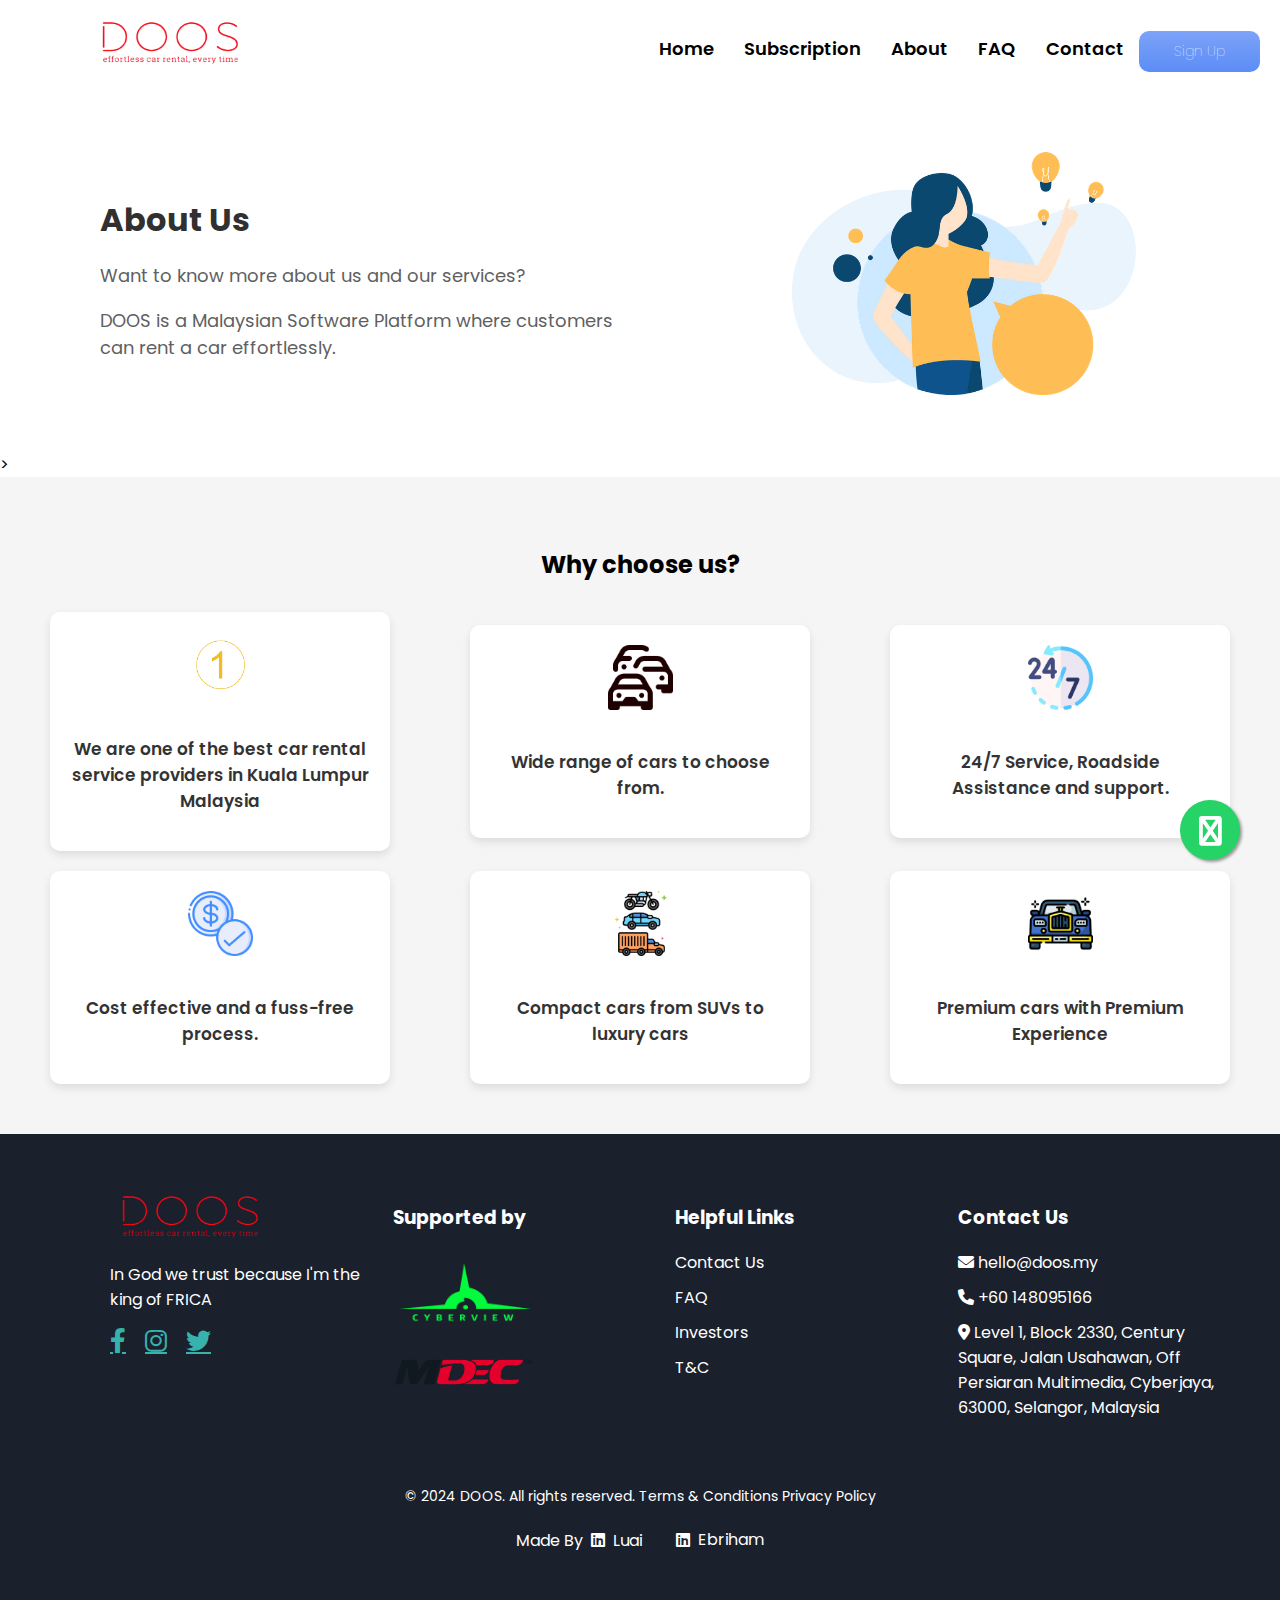
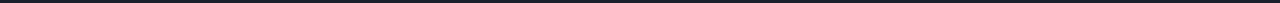
==== commit 06f1d7ba: "in this commit i have made a lot of change in the vechicles page and about us page 1- in the vechicl" ====
--- a/About_us_Page/about_us.html
+++ b/About_us_Page/about_us.html
@@ -1,377 +1,141 @@
 <!DOCTYPE html>
-<html>
-  <head>
-    <meta charset="utf-8" />
-    <meta name="viewport" content="initial-scale=1, width=device-width" />
+<html lang="en">
 
-    <link rel="stylesheet" href="../global.css" />
-    <link rel="stylesheet" href="./about_us.css" />
-    <link
-      rel="stylesheet"
-      href="https://fonts.googleapis.com/css2?family=Playfair Display:wght@600&display=swap"
-    />
-    <link
-      rel="stylesheet"
-      href="https://fonts.googleapis.com/css2?family=Cinzel:wght@400&display=swap"
-    />
-    <link
-      rel="stylesheet"
-      href="https://fonts.googleapis.com/css2?family=Poppins:wght@300;400;500;600;700;800&display=swap"
-    />
-    <link
-      rel="stylesheet"
-      href="https://fonts.googleapis.com/css2?family=Prata:wght@400&display=swap"
-    />
-  </head>
-  <body>
-    <div class="about-us">
-      <section class="about-us-link">
-        <div class="frame-parent36">
-          <header class="home-subscription-link-wrapper">
-            <div class="home-subscription-link">
-              <div class="home-subscription">
-                <a class="home3">Home</a>
-              </div>
-              <div class="home-subscription">
-                <a class="subscription3">subscription</a>
-              </div>
-              <div class="faq-contact-link-wrapper">
-                <div class="faq-contact-link">
-                  <a class="faq7">FAQ</a>
-                  <a class="contact5">Contact</a>
-                  <div class="about-group">
-                    <a class="about3">About</a>
-                    <div class="about-us-image"></div>
-                  </div>
-                </div>
-              </div>
-              <button class="button27">
-                <div class="sign-up25">Sign Up</div>
-              </button>
-            </div>
-          </header>
-          <div class="rectangle-parent25">
-            <div class="frame-child34"></div>
-            <h1 class="about-us1">About US</h1>
-            <div class="about-us-description">
-              <h3 class="want-to-know">
-                Want to know more about us and our services?
-              </h3>
-              <img
-                class="oip-1-removebg-preview-1-icon"
-                loading="lazy"
-                alt=""
-                src="../public/oip--1-removebgpreview-1@2x.png"
-              />
-            </div>
-          </div>
+<head>
+  <meta charset="UTF-8">
+  <meta name="viewport" content="initial-scale=1, width=device-width" />
+  <title>DOOS Website</title>
+  <link rel="stylesheet" href="https://cdnjs.cloudflare.com/ajax/libs/font-awesome/6.0.0-beta3/css/all.min.css">
+  <link href="https://fonts.googleapis.com/css2?family=Poppins:wght@600&display=swap" rel="stylesheet">
+  <link rel="stylesheet" href="./about_us.css">
+</head>
+
+<body>
+  <!-- WhatsApp Floating Button -->
+  <a href="https://api.whatsapp.com/send?phone=+601160602943&text=Thank you for contacting us" class="float"
+    target="_blank">
+    <i class="fa fa-whatsapp my-float"></i>
+  </a>
+
+  <!-- Header Section -->
+  <header class="navbar">
+    <div class="logo">
+      <img src="../assets/Doos logo.png" alt="DOOS Logo">
+    </div>
+    <nav>
+      <ul>
+        <li><a href="../Main_Page/main.Html">Home</a></li>
+        <li><a href="../subscription_page/vechicles.php">Subscription</a></li>
+        <li><a href="../About_us_Page/about_us.html">About</a></li>
+        <li><a href="../FAQ_page/faq.HTML">FAQ</a></li>
+        <li><a href="../Contact_Page/contact.html">Contact</a></li>
+      </ul>
+    </nav>
+    <button class="button-1">Sign Up</button>
+  </header>
+
+  <!--this part is for the Hero Section for About Us-->
+  <section class="hero-section">
+    <div class="hero-content">
+        <h1>About Us</h1>
+        <p>Want to know more about us and our services?</p>
+        <p>DOOS is a Malaysian Software Platform where customers can rent a car effortlessly.</p>
+    </div>
+    <div class="hero-image">
+        <img src="../assets/about us.png" alt="About Us">
+    </div>
+  </section>
+
+  <!-- this section for the why choose us the part under the hero-->>
+  <section class="why-choose-us">
+    <h2>Why choose us?</h2>
+    <div class="features">
+        <div class="feature-item">
+            <img src="../assets/we are the best.png" alt="Best Service">
+            <h3>We are one of the best car rental service providers in Kuala Lumpur Malaysia</h3>
         </div>
-        <div class="image-13-wrapper">
-          <img
-            class="image-13-icon"
-            loading="lazy"
-            alt=""
-            src="../public/image-13@2x.png"
-          />
+        <div class="feature-item">
+            <img src="../assets/Wide range icon.png" alt="Wide Range">
+            <h3>Wide range of cars to choose from.</h3>
         </div>
-        <div class="content-grid">
-          <div class="content-grid-inner">
-            <div class="frame-child35"></div>
-          </div>
-          <div class="feature-grid">
-            <div class="feature-grid-inner">
-              <div class="frame-parent37">
-                <div class="vector-frame">
-                  <img
-                    class="vector-icon5"
-                    loading="lazy"
-                    alt=""
-                    src="../public/vector2.svg"
-                  />
-                </div>
-                <div class="frame-parent38">
-                  <div class="image-10-wrapper">
-                    <img
-                      class="image-10-icon"
-                      loading="lazy"
-                      alt=""
-                      src="../public/image-10@2x.png"
-                    />
-                  </div>
-                  <div class="cost-effective-and">
-                    Cost effective and a fuss free process.
-                  </div>
-                </div>
-              </div>
-            </div>
-            <div class="frame-parent39">
-              <div class="frame-parent40">
-                <div class="image-11-wrapper">
-                  <img
-                    class="image-10-icon"
-                    loading="lazy"
-                    alt=""
-                    src="../public/image-11@2x.png"
-                  />
-                </div>
-                <div class="cost-effective-and">
-                  Compact cars from SUVs to luxury cars
-                </div>
-              </div>
-              <img
-                class="image-6-icon"
-                loading="lazy"
-                alt=""
-                src="../public/image-6@2x.png"
-              />
+        <div class="feature-item">
+            <img src="../assets/24-7 icon.png" alt="24/7 Service">
+            <h3>24/7 Service, Roadside Assistance and support.</h3>
+        </div>
+        <div class="feature-item">
+            <img src="../assets/Cost effective icon.png" alt="Cost Effective">
+            <h3>Cost effective and a fuss-free process.</h3>
+        </div>
+        <div class="feature-item">
+            <img src="../assets/cars icon.png" alt="Compact to Luxury">
+            <h3>Compact cars from SUVs to luxury cars</h3>
+        </div>
+        <div class="feature-item">
+            <img src="../assets/premium car.png" alt="Premium Experience">
+            <h3>Premium cars with Premium Experience</h3>
+        </div>
+    </div>
+  </section>
 
-              <div class="rectangle-wrapper">
-                <div class="frame-child36"></div>
-              </div>
-            </div>
-            <div class="frame-parent41">
-              <div class="image-7-wrapper">
-                <img
-                  class="image-10-icon"
-                  loading="lazy"
-                  alt=""
-                  src="../public/image-7@2x.png"
-                />
-              </div>
-              <div class="frame-parent38">
-                <div class="image-7-wrapper">
-                  <img
-                    class="image-10-icon"
-                    loading="lazy"
-                    alt=""
-                    src="../public/image-12@2x.png"
-                  />
-                </div>
-                <div class="cost-effective-and">
-                  Premium cars with Premium Experience
-                </div>
-              </div>
-            </div>
-          </div>
+  
+
+
+
+
+  <!-- Footer Section -->
+  <footer>
+    <div class="container">
+      <div class="logo">
+        <a href="#">
+          <img src="../assets/Doos logo.png" alt="Logo">
+        </a>
+        <p>In God we trust because I'm the king of FRICA</p>
+        <div class="social">
+          <a href="#" class="fab fa-facebook-f"></a>
+          <a href="#" class="fab fa-instagram"></a>
+          <a href="#" the class="fab fa-twitter"></a>
         </div>
-        <div class="car-leasing-grid-wrapper">
-          <div class="car-leasing-grid">
-            <img
-              class="icon-park-solidright-c1"
-              loading="lazy"
-              alt=""
-              src="../public/iconparksolidrightc@2x.png"
-            />
-
-            <div class="car-leasing-content">
-              <div class="car-leasing-content-child"></div>
-              <img
-                class="f-192100884-zxtyjqy7jrcqizqjdf-icon"
-                loading="lazy"
-                alt=""
-                src="../public/240-f-192100884-zxtyjqy7jrcqizqjdfvyeqinnvqpw7qwremovebgpreview-1@2x.png"
-              />
-            </div>
-            <div class="car-leasing-content1">
-              <div class="car-leasing-content-item"></div>
-              <div class="car-leasing-images-wrapper">
-                <div class="car-leasing-images">
-                  <img
-                    class="image-14-icon"
-                    loading="lazy"
-                    alt=""
-                    src="../public/image-14@2x.png"
-                  />
-
-                  <div class="leasing-caption">
-                    <h3 class="car-leasing">Car Leasing</h3>
-                  </div>
-                </div>
-              </div>
-              <h3 class="short-term-car">Short term car leasing for you.</h3>
-            </div>
-            <div class="car-leasing-content2">
-              <div class="car-leasing-content-item"></div>
-              <div class="car-leasing-content-inner1">
-                <div class="car-leasing-images">
-                  <img
-                    class="image-14-icon"
-                    loading="lazy"
-                    alt=""
-                    src="../public/image-15@2x.png"
-                  />
-
-                  <div class="invest-a-car-wrapper">
-                    <h3 class="invest-a-car">Invest a car</h3>
-                  </div>
-                </div>
-              </div>
-              <h3 class="short-term-car">
-                List your car with us and earn extra.
-              </h3>
-            </div>
-          </div>
-        </div>
-      </section>
-      <footer class="rectangle-parent26">
-        <div class="frame-child37"></div>
-        <div class="footer-content2">
-          <div class="footer-columns1">
-            <div class="left-column">
-              <div class="social-links">
-                <img
-                  class="social-links-child"
-                  loading="lazy"
-                  alt=""
-                  src="../public/group-9@2x.png"
-                />
-
-                <div class="in-god-we-trust-because-im-the-container">
-                  <div class="in-god-we-container3">
-                    <p class="in-god-we3">
-                      In God we trust because im the king of FRICA
-                    </p>
-                    <p class="ergknrgin-wqegn-pwngpngpnpi3">
-                      ERGKNRGIN WQEGN PWNGPNGPNPI N4NI3
-                    </p>
-                  </div>
-                  <div class="social-media-icons2">
-                    <div class="rectangle-parent27">
-                      <div class="frame-child38"></div>
-                      <img
-                        class="teenyiconstwitter-solid3"
-                        loading="lazy"
-                        alt=""
-                        src="../public/teenyiconstwittersolid.svg"
-                      />
-                    </div>
-                    <div class="rectangle-parent27">
-                      <div class="frame-child38"></div>
-                      <img
-                        class="mdiinstagram-icon3"
-                        loading="lazy"
-                        alt=""
-                        src="../public/mdiinstagram.svg"
-                      />
-                    </div>
-                    <div class="rectangle-parent27">
-                      <div class="frame-child38"></div>
-                      <img
-                        class="bifacebook-icon3"
-                        loading="lazy"
-                        alt=""
-                        src="../public/bifacebook.svg"
-                      />
-                    </div>
-                  </div>
-                </div>
-              </div>
-            </div>
-            <div class="right-column">
-              <div class="support-info">
-                <div class="supported-by-wrapper">
-                  <div class="supported-by3">Supported By</div>
-                </div>
-                <div class="logo-container1">
-                  <div class="cyberview-logo1">
-                    <img
-                      class="cyberview-logo-rgb-icon3"
-                      loading="lazy"
-                      alt=""
-                      src="../public/cyberviewlogorgb@2x.png"
-                    />
-                  </div>
-                  <img
-                    class="mdec-logo-icon3"
-                    loading="lazy"
-                    alt=""
-                    src="../public/mdeclogo@2x.png"
-                  />
-                </div>
-              </div>
-              <div class="frame-parent43">
-                <div class="more-links-frame">
-                  <div class="more-links4">More links</div>
-                </div>
-                <div class="contact-us-parent">
-                  <div class="more-links4">Contact us</div>
-                  <div class="faq-link-parent">
-                    <div class="faq-link3">
-                      <div class="faq8">FAQ</div>
-                    </div>
-                    <img
-                      class="vector-icon6"
-                      loading="lazy"
-                      alt=""
-                      src="../public/vector-1.svg"
-                    />
-                  </div>
-                </div>
-                <div class="investors3">Investors</div>
-                <div class="tc3">T&C</div>
-              </div>
-            </div>
-          </div>
-          <div class="contact-info-parent">
-            <div class="supported-by3">Contact Info</div>
-            <div class="contact-details3">
-              <div class="email-phone">
-                <div class="email-phone-icons">
-                  <div class="contact-icons1">
-                    <img
-                      class="material-symbolsmail-icon3"
-                      alt=""
-                      src="../public/materialsymbolsmail.svg"
-                    />
-
-                    <div class="hellodoosmy3">hello@doos.my</div>
-                  </div>
-                  <div class="contact-icons1">
-                    <img
-                      class="material-symbolsmail-icon3"
-                      alt=""
-                      src="../public/iconoirphonesolid.svg"
-                    />
-
-                    <div class="hellodoosmy3">+60 148095166</div>
-                  </div>
-                </div>
-                <div class="level-1-block4">
-                  Level 1, Block 2330, Century Square, Jalan Usahawan, Off
-                  Persiaran Multimedia, Cyberjaya, 63000, Selangor, Malaysia
-                </div>
-              </div>
-            </div>
-          </div>
-        </div>
-        <div class="line-container">
-          <img class="frame-child41" loading="lazy" alt="" />
-        </div>
-        <div class="copyright1">
-          <div class="credits">
-            <div class="made-by-luai3">Made by Luai</div>
-            <div class="content-left">
-              <img
-                class="content-right-icon"
-                loading="lazy"
-                alt=""
-                src="../public/vector-2.svg"
-              />
-            </div>
-            <div class="author">
-              <div class="ebrahim3">& Ebrahim</div>
-            </div>
-            <div class="content-left">
-              <img
-                class="content-right-icon"
-                loading="lazy"
-                alt=""
-                src="../public/vector-2.svg"
-              />
-            </div>
-          </div>
-        </div>
-      </footer>
+      </div>
+      <div class="supported">
+        <h3>Supported by</h3>
+        <ul>
+          <li><img src="../assets/cyberview logo.png" alt="Support 1" width="100px"></li>
+          <li><img src="../assets/mdec logo.png" alt="Support 2" width="100px"></li>
+        </ul>
+      </div>
+      <div class="links">
+        <h3>Helpful Links</h3>
+        <ul>
+          <li><a href="../Contact_Page/contact.html">Contact Us</a></li>
+          <li><a href="../FAQ_page/faq.HTML">FAQ</a></li>
+          <li><a href="../Invest_Form_Page/invest_form.HTML">Investors</a></li>
+          <li><a href="#">T&C</a></li>
+        </ul>
+      </div>
+      <div class="contact">
+        <h3>Contact Us</h3>
+        <ul>
+          <li><i class="fas fa-envelope"></i> <a href="mailto:hello@doos.my">hello@doos.my</a></li>
+          <li><i class="fas fa-phone"></i> <a href="tel:+60148095166">+60 148095166</a></li>
+          <li><i class="fas fa-map-marker-alt"></i> Level 1, Block 2330, Century Square, Jalan Usahawan, Off
+            Persiaran Multimedia, Cyberjaya, 63000, Selangor, Malaysia</li>
+        </ul>
+      </div>
     </div>
-  </body>
-</html>
+    <div class="copyright">
+      <p>&copy; 2024 DOOS. All rights reserved. <a href="#">Terms & Conditions</a> <a href="#">Privacy
+          Policy</a></p>
+    </div>
+    <!-- Credits Section -->
+    <div class="credits">
+      <a href="https://www.linkedin.com/in/luaimohammed" target="_blank" class="credit-item">
+        <span class="text">Made By</span>
+        <i class="fab fa-linkedin"></i>
+        <span class="name">Luai</span>
+      </a>
+      <a href="https://www.linkedin.com/in/ebrahim-khaled-b377512ba" target="_blank" class="credit-item">
+        <i class="fab fa-linkedin"></i>
+        <span the class="name">Ebriham</span>
+      </a>
+    </div>
+  </footer>--- a/About_us_Page/about_us.css
+++ b/About_us_Page/about_us.css
@@ -1,1193 +1,396 @@
-.home3 {
-  text-decoration: none;
-  position: relative;
-  color: inherit;
+/* this part for the header */
+body {
+  margin: 0;
+  font-family: 'Poppins', sans-serif;
+}
+
+.navbar {
+  display: flex;
+  justify-content: space-between;
+  align-items: center;
+  background-color: #fff;
+  padding: 10px 20px;
+}
+
+.logo {
+  margin-left: 70px;
+}
+
+.logo img {
+  height: 55px;
+  width: auto;
+}
+
+nav ul {
+  list-style: none;
+  padding: 0;
+  display: flex;
+  margin-left: 400px;
+}
+
+nav ul li {
+  margin: 0 15px;
+}
+
+nav ul li a {
+  text-decoration: none;
+  color: black;
+  font-weight: 600;
+  font-size: 18px;
+  padding-bottom: 5px;
   display: inline-block;
-  min-width: 75px;
-}
-.home-subscription {
+}
+
+nav ul li a.active {
+  color: rgb(155, 57, 57);
+  border-bottom: 3px solid red;
+  padding-bottom: 3px;
+  width: 105%;
+  border-radius: 10px;
+}
+
+.button-1 {
+  background: linear-gradient(to bottom, #7DA2F9 0%, #5C8DF6 100%);
+  border: none;
+  border-radius: 10px;
+  color: white;
+  cursor: pointer;
+  display: inline-block;
+  font-family: 'Poppins', sans-serif;
+  font-size: 14px;
+  font-weight: 50;
+  padding: 10px 35px;
+  text-align: center;
+  text-decoration: none;
+  transition: all 0.2s ease-in-out;
+  user-select: none;
+  -webkit-user-select: none;
+  touch-action: manipulation;
+  white-space: nowrap;
+}
+
+.button-1:hover {
+  background: linear-gradient(to bottom, #698EEF 0%, #4A6FDD 100%);
+  box-shadow: 0 4px 6px rgba(0, 0, 0, 0.1);
+}
+
+.button-1:active {
+  background: linear-gradient(to bottom, #5577D4 0%, #3B5DB9 100%);
+  box-shadow: 0 2px 4px rgba(0, 0, 0, 0.2);
+  transform: translateY(1px);
+}
+
+/* THIS PART IS FOR THE WHATSAPP FLOATING BUTTON */
+
+.float {
+  position: fixed;
+  width: 60px;
+  height: 60px;
+  bottom: 40px;
+  right: 40px;
+  background-color: #25d366;
+  color: #FFF;
+  border-radius: 50px;
+  text-align: center;
+  font-size: 30px;
+  box-shadow: 2px 2px 3px #999;
+  z-index: 100;
+}
+
+.my-float {
+  margin-top: 16px;
+}
+
+/* Hero Section - About Us */
+.hero-section {
   display: flex;
-  flex-direction: column;
-  align-items: flex-start;
-  justify-content: flex-start;
-  padding: var(--padding-9xs) 0 0;
-}
-.about3,
-.contact5,
-.faq7,
-.subscription3 {
-  text-decoration: none;
-  position: relative;
-  color: inherit;
-}
-.about3,
-.contact5,
-.faq7 {
-  position: absolute;
-  top: 0;
-  left: 122px;
-  display: inline-block;
-  min-width: 51px;
-}
-.about3,
-.contact5 {
-  left: 210px;
-  min-width: 119px;
-}
-.about3 {
-  left: 1px;
-  min-width: 84px;
-}
-.about-us-image {
-  position: absolute;
-  top: 33px;
-  left: 0;
-  border-radius: var(--br-31xl);
-  background-color: var(--color-red-200);
-  width: 65px;
-  height: 5px;
-  z-index: 1;
-}
-.about-group {
-  position: absolute;
-  top: 0;
-  left: 0;
-  width: 85px;
-  height: 38px;
-  color: var(--color-red-200);
-}
-.faq-contact-link {
-  align-self: stretch;
-  height: 38px;
-  position: relative;
-}
-.faq-contact-link-wrapper {
-  flex: 1;
-  display: flex;
-  flex-direction: column;
-  align-items: flex-start;
-  justify-content: flex-start;
-  padding: var(--padding-9xs) var(--padding-base) 0 0;
-  box-sizing: border-box;
-  max-width: 100%;
-}
-.sign-up25 {
-  position: relative;
-  font-size: var(--font-size-xl);
-  line-height: 100%;
+  justify-content: space-between;
+  align-items: center;
+  padding: 50px 100px;
+  background: #FFFFFF; /* Lighter background for a cleaner look */
+}
+
+.hero-content {
+  width: 50%;
+}
+
+.hero-content h1 {
+  font-size: 32px; /* Slightly smaller to fit better on all screens */
+  color: #303030; /* Dark grey for better readability */
+  margin-bottom: 15px;
+}
+
+.hero-content p {
+  font-size: 18px;
+  color: #606060; /* Lighter grey for subtlety */
+  line-height: 1.5;
+}
+
+.hero-image {
+  width: 40%; /* Reduced size for balance */
+  text-align: right;
+}
+
+.hero-image img {
+  width: 100%;
+  height: auto;
+  border-radius: 8px; /* Maintaining consistency with rounded edges */
+}
+
+@media (max-width: 992px) {
+  .hero-section {
+      flex-direction: column;
+      text-align: center;
+  }
+
+  .hero-content, .hero-image {
+      width: 80%;
+      margin-bottom: 20px;
+  }
+
+  .hero-image {
+      order: -1; /* Image above text on smaller screens */
+  }
+}
+
+
+/*this section for the why choose us the part under the her*/
+.why-choose-us {
+  background-color: #f5f5f5;
+  padding: 50px 0;
+  text-align: center;
+}
+
+.why-choose-us h2 {
+  color: #000000;
+  margin-bottom: 30px;
+  font-size: 24px;
+}
+
+.features {
+  display: grid;
+  grid-template-columns: repeat(3, 1fr); /* Ensures 3 columns in a row */
+  gap: 20px;
+  padding: 0 20px;
+  justify-content: center; /* Centering items in the container if they're smaller than the available space */
+}
+
+.feature-item {
+  background: #ffffff;
+  padding: 20px;
+  border-radius: 10px;
+  box-shadow: 0 4px 8px rgba(0,0,0,0.1);
+  transition: transform 0.3s ease-in-out;
+  max-width: 300px; /* Set maximum width to control box size */
+  margin: auto; /* Center each box within its grid cell */
+}
+
+.feature-item:hover {
+  transform: translateY(-5px);
+  box-shadow: 0 6px 12px rgba(0,0,0,0.15);
+}
+
+.feature-item img {
+  height: 65px;
+  margin-bottom: 15px;
+}
+
+.feature-item h3 {
+  color: #333;
+  font-size: 17px;
   font-weight: 600;
-  font-family: var(--font-playfair-display);
-  color: var(--color-white);
-  text-align: left;
-  display: inline-block;
-  min-width: 71px;
-}
-.button27 {
-  cursor: pointer;
-  border: 0;
-  padding: var(--padding-smi-5) var(--padding-20xl);
-  background-color: var(--color-lightskyblue);
-  width: 158px;
-  box-shadow: 0 2px 4px rgba(136, 144, 194, 0.2),
-    0 5px 15px rgba(37, 44, 97, 0.15);
-  border-radius: var(--br-3xs);
-  overflow: hidden;
-  flex-shrink: 0;
-  display: flex;
-  flex-direction: row;
-  align-items: flex-start;
-  justify-content: flex-end;
-  box-sizing: border-box;
-  white-space: nowrap;
-}
-.button27:hover {
-  background-color: var(--color-steelblue);
-}
-.home-subscription-link,
-.home-subscription-link-wrapper {
-  display: flex;
-  flex-direction: row;
-  align-items: flex-start;
-  max-width: 100%;
-}
-.home-subscription-link {
-  flex: 1;
-  justify-content: flex-start;
-  gap: 36px;
-}
-.home-subscription-link-wrapper {
-  width: 913px;
-  justify-content: flex-end;
-  padding: 0 var(--padding-8xl);
-  box-sizing: border-box;
-  text-align: left;
-  font-size: var(--font-size-6xl);
-  color: var(--color-black);
-  font-family: var(--font-cinzel);
-}
-.frame-child34 {
-  width: 1440px;
-  height: 562px;
-  position: relative;
-  border-radius: var(--br-8xs);
-  background-color: var(--color-lightcoral);
-  display: none;
-  max-width: 100%;
-}
-.about-us1,
-.want-to-know {
-  margin: 0;
-  position: relative;
-  font-size: inherit;
-  font-weight: 600;
-  font-family: inherit;
-  display: inline-block;
-  z-index: 1;
-}
-.about-us1 {
-  width: 317px;
-}
-.want-to-know {
-  flex: 1;
-  line-height: 100%;
-  max-width: 100%;
-}
-.oip-1-removebg-preview-1-icon {
-  height: 398px;
-  width: 696px;
-  position: absolute;
-  margin: 0 !important;
-  right: -641px;
-  bottom: -315px;
-  object-fit: cover;
-  z-index: 2;
-}
-.about-us-description {
-  width: 742px;
-  display: flex;
-  flex-direction: row;
-  align-items: flex-start;
-  justify-content: flex-start;
-  position: relative;
-  max-width: 100%;
-  font-size: var(--font-size-11xl);
-  color: rgba(0, 0, 0, 0.6);
-}
-.frame-parent36,
-.rectangle-parent25 {
-  align-self: stretch;
-  display: flex;
-  flex-direction: column;
-  justify-content: flex-start;
-  max-width: 100%;
-}
-.rectangle-parent25 {
-  border-radius: var(--br-8xs);
-  background-color: var(--color-lightcoral);
-  align-items: flex-start;
-  padding: 113px var(--padding-34xl) 317px;
-  box-sizing: border-box;
-  gap: var(--gap-8xl);
-}
-.frame-parent36 {
-  align-items: flex-end;
-  gap: var(--gap-3xl);
-  color: var(--color-gray-500);
-}
-.image-13-icon {
-  height: 100px;
-  width: 100px;
-  position: relative;
-  object-fit: cover;
-}
-.image-13-wrapper {
-  width: 1386px;
-  display: flex;
-  flex-direction: row;
-  align-items: flex-start;
-  justify-content: center;
-  padding: 0 var(--padding-xl) var(--padding-11xl);
-  box-sizing: border-box;
-  max-width: 100%;
-}
-.frame-child35 {
-  height: 12px;
-  width: 310px;
-  position: relative;
-  border-radius: var(--br-31xl);
-  background-color: var(--color-red-200);
-}
-.content-grid-inner {
-  width: 1344px;
-  display: flex;
-  flex-direction: row;
-  align-items: flex-start;
-  justify-content: center;
-  padding: 0 var(--padding-xl);
-  box-sizing: border-box;
-  max-width: 100%;
-}
-.vector-icon5 {
-  height: 87px;
-  width: 90px;
-  position: relative;
-}
-.vector-frame {
-  align-self: stretch;
-  display: flex;
-  flex-direction: row;
-  align-items: flex-start;
-  justify-content: center;
-  padding: 0 var(--padding-xl) 0 var(--padding-2xl);
-}
-.image-10-icon {
-  height: 90px;
-  width: 90px;
-  position: relative;
-  object-fit: cover;
-}
-.image-10-wrapper {
-  width: 450px;
-  display: flex;
-  flex-direction: row;
-  align-items: flex-start;
-  justify-content: center;
-  padding: 0 var(--padding-xl);
-  box-sizing: border-box;
-  max-width: 100%;
-}
-.cost-effective-and {
-  align-self: stretch;
-  position: relative;
-  font-weight: 500;
-}
-.frame-parent37,
-.frame-parent38 {
-  align-self: stretch;
-  display: flex;
-  flex-direction: column;
-  justify-content: flex-start;
-  max-width: 100%;
-}
-.frame-parent38 {
-  align-items: flex-start;
-  gap: var(--gap-10xl);
-}
-.frame-parent37 {
-  align-items: flex-end;
-  gap: 223px;
-}
-.feature-grid-inner,
-.image-11-wrapper {
-  display: flex;
-  align-items: flex-start;
-  box-sizing: border-box;
-  max-width: 100%;
-}
-.feature-grid-inner {
-  margin-left: -508px;
-  width: 473px;
-  flex-direction: column;
-  justify-content: flex-start;
-  padding: var(--padding-12xs) 0 0;
-  flex-shrink: 0;
-}
-.image-11-wrapper {
-  width: 416px;
-  flex-direction: row;
-  justify-content: center;
-  padding: 0 var(--padding-xl);
-}
-.frame-parent40 {
-  align-self: stretch;
-  display: flex;
-  flex-direction: column;
-  align-items: flex-end;
-  justify-content: flex-start;
-  gap: var(--gap-10xl);
-  max-width: 100%;
-}
-.image-6-icon {
-  width: 90px;
-  height: 90px;
-  position: absolute;
-  margin: 0 !important;
-  top: 0;
-  right: 163px;
-  object-fit: cover;
-}
-.frame-child36 {
-  height: 6px;
-  flex: 1;
-  position: relative;
-  border-radius: var(--br-31xl);
-  background-color: var(--color-red-200);
-}
-.frame-parent39,
-.image-7-wrapper,
-.rectangle-wrapper {
-  display: flex;
-  align-items: flex-start;
-  box-sizing: border-box;
-}
-.rectangle-wrapper {
-  width: 250px;
-  flex-direction: row;
-  justify-content: flex-start;
-  padding: 0 var(--padding-xs);
-}
-.frame-parent39,
-.image-7-wrapper {
-  max-width: 100%;
-}
-.frame-parent39 {
-  width: 430px;
-  flex-direction: column;
-  justify-content: flex-end;
-  padding: 311px 0 0;
-  position: relative;
-  gap: 214px;
-  flex-shrink: 0;
-}
-.image-7-wrapper {
-  width: 418px;
-  flex-direction: row;
-  justify-content: center;
-  padding: 0 var(--padding-xl);
-}
-.content-grid,
-.feature-grid,
-.frame-parent41 {
-  display: flex;
-  align-items: flex-start;
-  justify-content: flex-start;
-  max-width: 100%;
-}
-.frame-parent41 {
-  width: 430px;
-  flex-direction: column;
-  gap: 221px;
-  flex-shrink: 0;
-}
-.content-grid,
-.feature-grid {
-  box-sizing: border-box;
-}
-.feature-grid {
-  align-self: stretch;
-  flex-direction: row;
-  padding: 0 0 0 505px;
-  gap: 36.5px;
-}
-.content-grid {
-  width: 1423px;
-  flex-direction: column;
-  padding: 0 var(--padding-xl) 107px 0;
-  gap: 90px;
-  text-align: center;
-  font-size: var(--font-size-6xl);
-}
-.icon-park-solidright-c1 {
-  height: 60px;
-  width: 60px;
-  position: absolute;
-  margin: 0 !important;
-  top: 216px;
-  right: 0;
-  overflow: hidden;
-  flex-shrink: 0;
-  object-fit: cover;
-}
-.car-leasing-content-child {
-  height: 532px;
-  width: 386px;
-  position: relative;
-  box-shadow: 3px 8px 7px 5px rgba(0, 0, 0, 0.25);
-  border-radius: var(--br-xl);
-  background-color: var(--color-white);
-  border: 1px solid var(--color-black);
-  box-sizing: border-box;
-  display: none;
-  max-width: 100%;
-}
-.f-192100884-zxtyjqy7jrcqizqjdf-icon {
-  height: 240px;
-  width: 240px;
-  position: relative;
-  object-fit: cover;
-  z-index: 1;
-}
-.car-leasing-content,
-.car-leasing-content-item {
-  width: 386px;
-  height: 532px;
-  box-shadow: 3px 8px 7px 5px rgba(0, 0, 0, 0.25);
-  border-radius: var(--br-xl);
-  background-color: var(--color-white);
-  border: 1px solid var(--color-black);
-  box-sizing: border-box;
-  max-width: 100%;
-}
-.car-leasing-content {
-  display: flex;
-  flex-direction: row;
-  align-items: flex-start;
-  justify-content: flex-start;
-  padding: var(--padding-2xl) var(--padding-43xl);
-}
-.car-leasing-content-item {
-  position: relative;
-  display: none;
-}
-.image-14-icon {
-  width: 240px;
-  height: 240px;
-  position: relative;
-  object-fit: cover;
-  z-index: 1;
-}
-.car-leasing {
-  margin: 0;
-  position: relative;
-  font-size: inherit;
-  line-height: 53px;
-  font-weight: 700;
-  font-family: inherit;
-  text-shadow: 2px 9px 4px rgba(0, 0, 0, 0.25);
-  z-index: 1;
-}
-.leasing-caption {
-  align-self: stretch;
-  flex-direction: row;
-  padding: 0 var(--padding-smi) 0 var(--padding-sm);
-}
-.car-leasing-images,
-.car-leasing-images-wrapper,
-.leasing-caption {
-  display: flex;
-  align-items: flex-start;
-  justify-content: flex-start;
-}
-.car-leasing-images {
-  flex: 1;
-  flex-direction: column;
-  gap: var(--gap-3xs);
-}
-.car-leasing-images-wrapper {
-  align-self: stretch;
-  flex-direction: row;
-  padding: 0 var(--padding-47xl);
-}
-.short-term-car {
-  margin: 0;
-  align-self: stretch;
-  position: relative;
-  font-size: var(--font-size-15xl);
-  font-weight: 500;
-  font-family: inherit;
-  text-align: center;
-  z-index: 1;
-}
-.car-leasing-content1 {
-  width: 386px;
-  box-shadow: 3px 8px 7px 5px rgba(0, 0, 0, 0.25);
-  border-radius: var(--br-xl);
-  background-color: var(--color-white);
-  border: 1px solid var(--color-black);
-  box-sizing: border-box;
-  display: flex;
-  flex-direction: column;
-  align-items: flex-start;
-  justify-content: flex-start;
-  padding: var(--padding-lgi) var(--padding-8xs) var(--padding-51xl);
-  gap: var(--gap-13xl);
-  max-width: 100%;
-}
-.invest-a-car {
-  margin: 0;
-  position: relative;
-  font-size: inherit;
-  line-height: 149.99%;
-  font-weight: 700;
-  font-family: inherit;
-  text-shadow: 2px 9px 4px rgba(0, 0, 0, 0.25);
-  z-index: 1;
-}
-.car-leasing-content-inner1,
-.invest-a-car-wrapper {
-  align-self: stretch;
-  display: flex;
-  flex-direction: row;
-  align-items: flex-start;
-}
-.invest-a-car-wrapper {
-  justify-content: flex-start;
-  padding: 0 var(--padding-mid) 0 var(--padding-smi);
-}
-.car-leasing-content-inner1 {
-  justify-content: flex-end;
-  padding: 0 65px 0 67px;
-}
-.car-leasing-content2,
-.car-leasing-grid {
+  text-align: center;
+}
+
+/* Responsive adjustments */
+@media (max-width: 768px) {
+  .features {
+    grid-template-columns: repeat(2, 1fr); /* Adjust to 2 columns for smaller screens */
+  }
+}
+
+@media (max-width: 480px) {
+  .features {
+    grid-template-columns: 1fr; /* Adjust to 1 column for very small screens */
+  }
+}
+
+
+/*this section is for the footer*/
+footer {
+  background-color: #1A202C;
+  padding: 50px 0;
+  color: #fff;
+}
+
+.container {
+  max-width: 1200px;
+  margin: 0 auto;
   display: flex;
   justify-content: flex-start;
-  max-width: 100%;
-}
-.car-leasing-content2 {
-  width: 386px;
-  box-shadow: 3px 8px 7px 5px rgba(0, 0, 0, 0.25);
-  border-radius: var(--br-xl);
-  background-color: var(--color-white);
-  border: 1px solid var(--color-black);
-  box-sizing: border-box;
-  flex-direction: column;
-  align-items: flex-end;
-  padding: var(--padding-lgi) var(--padding-7xs) var(--padding-51xl)
-    var(--padding-9xs);
-  gap: var(--gap-14xl);
-}
-.car-leasing-grid {
-  width: 1342px;
-  flex-direction: row;
   align-items: flex-start;
-  position: relative;
-  gap: 44.5px;
-}
-.about-us-link,
-.car-leasing-grid-wrapper {
-  align-self: stretch;
-  display: flex;
-  align-items: flex-start;
-  max-width: 100%;
-}
-.car-leasing-grid-wrapper {
-  flex-direction: row;
-  justify-content: flex-end;
-  padding: 0 var(--padding-18xl);
-  box-sizing: border-box;
-  font-size: var(--font-size-16xl);
-}
-.about-us-link {
-  flex-direction: column;
-  justify-content: flex-start;
-  gap: var(--gap-31xl);
+}
+
+.logo {
+  width: 25%;
+  padding: 0 15px;
   text-align: left;
-  font-size: var(--font-size-31xl);
-  color: var(--color-black);
-  font-family: var(--font-poppins);
-}
-.frame-child37 {
-  width: 1440px;
-  height: 392px;
-  position: relative;
-  background-color: var(--color-gainsboro-100);
-  display: none;
-  max-width: 100%;
-}
-.social-links-child {
-  width: 115px;
-  height: 45px;
-  position: relative;
-  object-fit: cover;
-  z-index: 2;
-}
-.in-god-we3 {
-  margin: 0;
-}
-.ergknrgin-wqegn-pwngpngpnpi3 {
-  margin: 0;
-  white-space: pre-wrap;
-}
-.in-god-we-container3 {
-  position: relative;
-  z-index: 1;
-}
-.frame-child38 {
-  position: absolute;
-  top: 0;
-  left: 0;
-  border-radius: var(--br-8xs);
-  background-color: var(--color-white);
+}
+
+.logo img {
+  width: 150px;
+}
+
+.supported,
+.links,
+.contact {
+  width: 25%;
+  padding: 0 15px;
+}
+
+.supported ul {
+ list-style: none;
+ padding: 0;
+}
+
+.supported ul li {
+  margin-bottom: 10px;
+}
+
+.links ul,
+.contact ul {
+  list-style: none;
+  padding: 0;
+}
+
+.links ul li,
+.contact ul li {
+  margin-bottom: 10px;
+}
+
+.supported ul li img {
+  width: 50%;
+  max-width: 200px;
+  height: auto;
+}
+
+
+.links ul li a,
+.contact ul li a {
+  color: #fff;
+  text-decoration: none;
+}
+
+.links ul li a:hover,
+.contact ul li a:hover {
+  text-decoration: underline;
+  color: #38B2AC;
+}
+
+.social {
+  margin-top: 15px;
+}
+
+.social a {
+  color: #38B2AC;
+  font-size: 25px;
+  margin-right: 15px;
+}
+
+.social a:last-child {
+  margin-right: 0;
+}
+
+.copyright {
+  text-align: center;
+  margin-top: 30px;
+  font-size: 14px;
+}
+
+.copyright a {
+  color: #fff;
+  text-decoration: none;
+}
+
+.copyright a:hover {
+  text-decoration: underline;
+  color: #38B2AC;
+}
+
+/* Responsive for smaller screens */
+@media screen and (max-width: 992px) {
+  .container {
+    flex-direction: column;
+    align-items: center;
+    text-align: center;
+  }
+}
+
+.logo,
+.supported,
+.links,
+.contact {
   width: 100%;
-  height: 100%;
-  display: none;
-}
-.teenyiconstwitter-solid3 {
-  position: absolute;
-  top: 7px;
-  left: 5px;
-  width: 27px;
-  height: 25px;
-  overflow: hidden;
-  z-index: 1;
-}
-.rectangle-parent27 {
-  height: 38px;
-  width: 36px;
-  position: relative;
-  border-radius: var(--br-8xs);
-  background-color: var(--color-white);
-  z-index: 1;
-}
-.bifacebook-icon3,
-.mdiinstagram-icon3 {
-  position: absolute;
-  top: 7px;
-  left: 6px;
-  width: 24px;
-  height: 24px;
-  overflow: hidden;
-  z-index: 1;
-}
-.bifacebook-icon3 {
-  top: 5px;
-  width: 26px;
-  height: 26px;
-}
-.social-media-icons2 {
-  display: flex;
-  flex-direction: row;
-  align-items: flex-start;
-  justify-content: flex-start;
-  gap: var(--gap-7xl);
-}
-.in-god-we-trust-because-im-the-container {
-  align-self: stretch;
-  gap: var(--gap-mini);
-}
-.in-god-we-trust-because-im-the-container,
-.left-column,
-.social-links {
-  display: flex;
-  flex-direction: column;
-  align-items: flex-start;
-  justify-content: flex-start;
-}
-.social-links {
-  align-self: stretch;
-  gap: var(--gap-xl);
-}
-.left-column {
-  width: 322px;
-  padding: var(--padding-6xs) 0 0;
-  box-sizing: border-box;
-  min-width: 322px;
-  max-width: 100%;
-}
-.supported-by3 {
-  position: relative;
-  z-index: 1;
-}
-.supported-by-wrapper {
-  display: flex;
-  flex-direction: row;
-  align-items: flex-start;
-  justify-content: flex-start;
-  padding: 0 var(--padding-27xl);
-}
-.cyberview-logo-rgb-icon3 {
-  height: 101px;
-  flex: 1;
-  position: relative;
-  max-width: 100%;
-  overflow: hidden;
-  object-fit: cover;
-  z-index: 1;
-}
-.cyberview-logo1 {
-  width: 224px;
-  display: flex;
-  flex-direction: row;
-  align-items: flex-start;
-  justify-content: flex-start;
-  padding: 0 var(--padding-13xl);
-  box-sizing: border-box;
-}
-.mdec-logo-icon3 {
-  align-self: stretch;
-  height: 56px;
-  position: relative;
-  max-width: 100%;
-  overflow: hidden;
-  flex-shrink: 0;
-  object-fit: cover;
-  z-index: 1;
-}
-.logo-container1,
-.support-info {
-  display: flex;
-  flex-direction: column;
-  align-items: flex-start;
-  justify-content: flex-start;
-}
-.logo-container1 {
-  align-self: stretch;
-  gap: var(--gap-4xs);
-}
-.support-info {
-  flex: 1;
-  gap: var(--gap-4xl);
-  min-width: 167px;
-}
-.more-links4 {
-  position: relative;
-  display: inline-block;
-  min-width: 113px;
-  z-index: 1;
-}
-.more-links-frame {
-  display: flex;
-  flex-direction: row;
-  align-items: flex-start;
-  justify-content: flex-start;
-  padding: 0 0 var(--padding-5xs);
-}
-.faq8 {
-  position: relative;
-  display: inline-block;
-  min-width: 48px;
-  z-index: 1;
-}
-.faq-link3 {
-  display: flex;
-  flex-direction: column;
-  align-items: flex-start;
-  justify-content: flex-start;
-  padding: var(--padding-lg) 0 0;
-}
-.vector-icon6 {
-  height: 30px;
-  width: 30px;
-  position: relative;
-  z-index: 2;
-}
-.contact-us-parent,
-.faq-link-parent {
-  display: flex;
-  flex-direction: row;
-  align-items: flex-start;
-  justify-content: flex-start;
-}
-.contact-us-parent {
-  flex-direction: column;
-  padding: 0 0 var(--padding-10xs);
-  gap: var(--gap-5xs);
-}
-.investors3,
-.tc3 {
-  position: relative;
-  display: inline-block;
-  min-width: 97px;
-  z-index: 1;
-}
-.tc3 {
-  min-width: 50px;
-}
-.footer-columns1,
-.frame-parent43,
-.right-column {
-  display: flex;
-  align-items: flex-start;
-  justify-content: flex-start;
-}
-.frame-parent43 {
-  flex-direction: column;
-  gap: var(--gap-4xl);
-  min-width: 113px;
-}
-.footer-columns1,
-.right-column {
-  flex-direction: row;
-  max-width: 100%;
-}
-.right-column {
-  flex: 1;
-  gap: var(--gap-30xl);
-  min-width: 272px;
-  font-size: var(--font-size-3xl);
-}
-.footer-columns1 {
-  width: 847px;
-  gap: var(--gap-87xl);
-  min-width: 847px;
-}
-.material-symbolsmail-icon3 {
-  height: 24px;
-  width: 24px;
-  position: relative;
-  overflow: hidden;
-  flex-shrink: 0;
-  z-index: 1;
-}
-.hellodoosmy3 {
-  position: relative;
-  white-space: nowrap;
-  z-index: 1;
-}
-.contact-icons1,
-.email-phone-icons {
-  display: flex;
-  flex-direction: row;
-  align-items: flex-start;
-  justify-content: flex-start;
-  gap: var(--gap-6xl);
-}
-.email-phone-icons {
-  flex-direction: column;
-  gap: var(--gap-4xl);
-}
-.level-1-block4 {
-  align-self: stretch;
-  height: 120px;
-  position: relative;
-  font-size: var(--font-size-xl);
-  display: inline-block;
-  flex-shrink: 0;
-  z-index: 1;
-}
-.contact-details3,
-.email-phone {
-  display: flex;
-  align-items: flex-start;
-  justify-content: flex-start;
-}
-.email-phone {
-  flex: 1;
-  flex-direction: column;
-  gap: var(--gap-lgi);
-}
-.contact-details3 {
-  align-self: stretch;
-  flex-direction: row;
-  padding: 0 0 0 var(--padding-12xs);
-}
-.contact-info-parent,
-.footer-content2 {
-  display: flex;
-  align-items: flex-start;
-  max-width: 100%;
-}
-.contact-info-parent {
-  width: 321px;
-  flex-direction: column;
-  justify-content: flex-start;
-  gap: var(--gap-12xl);
-  min-width: 321px;
-  font-size: var(--font-size-3xl);
-}
-.footer-content2 {
-  align-self: stretch;
-  flex-direction: row;
-  justify-content: space-between;
-  gap: var(--gap-xl);
-}
-.frame-child41 {
-  flex: 1;
-  position: relative;
-  max-width: 100%;
-  overflow: hidden;
-  max-height: 100%;
-  object-fit: contain;
-  margin-top: -1px;
-  z-index: 2;
-}
-.line-container {
-  width: 1195px;
-  display: flex;
-  flex-direction: row;
-  align-items: flex-start;
-  justify-content: flex-start;
-  padding: 0 var(--padding-10xl);
-  box-sizing: border-box;
-  max-width: 100%;
-}
-.content-right-icon,
-.made-by-luai3 {
-  position: relative;
-  z-index: 2;
-}
-.content-right-icon {
-  width: 25px;
-  height: 25px;
-}
-.content-left {
-  display: flex;
-  flex-direction: column;
-  align-items: flex-start;
-  justify-content: flex-start;
-  padding: var(--padding-10xs) 0 0;
-}
-.ebrahim3 {
-  position: relative;
-  display: inline-block;
-  min-width: 117px;
-  z-index: 2;
-}
-.author,
-.copyright1,
+  margin-bottom: 20px;
+  padding: 0;
+}
+
+
+/* Style for the credits section */
 .credits {
-  display: flex;
-  align-items: flex-start;
-}
-.author {
-  flex-direction: column;
-  justify-content: flex-start;
-  padding: var(--padding-10xs-7) 0 0;
-}
-.copyright1,
-.credits {
-  flex-direction: row;
-  max-width: 100%;
-}
-.credits {
-  justify-content: flex-start;
-  gap: var(--gap-smi-3);
-}
-.copyright1 {
-  width: 1253px;
-  justify-content: center;
-  font-size: var(--font-size-3xl);
-}
-.about-us,
-.rectangle-parent26 {
-  display: flex;
-  flex-direction: column;
-  align-items: flex-start;
-  justify-content: flex-start;
-  box-sizing: border-box;
-}
-.rectangle-parent26 {
-  align-self: stretch;
-  background-color: var(--color-gainsboro-100);
-  padding: var(--padding-22xl) var(--padding-16xl) var(--padding-4xs)
-    var(--padding-81xl);
-  gap: var(--gap-sm-5);
-  max-width: 100%;
-  text-align: left;
-  font-size: var(--font-size-sm);
-  color: var(--color-black);
-  font-family: var(--font-prata);
-}
-.about-us {
-  width: 100%;
-  position: relative;
-  background-color: var(--color-white);
-  overflow: hidden;
-  padding: 28px 0 0;
-  gap: 842px;
-  line-height: normal;
-  letter-spacing: normal;
-}
-@media screen and (max-width: 1400px) {
-  .feature-grid {
-    justify-content: center;
-    padding-left: 252px;
-    box-sizing: border-box;
-  }
-  .car-leasing-grid,
-  .feature-grid {
-    flex-wrap: wrap;
-  }
-  .contact-info-parent,
-  .footer-columns1 {
-    flex: 1;
-  }
-  .footer-content2 {
-    flex-wrap: wrap;
-  }
-}
-@media screen and (max-width: 1125px) {
-  .rectangle-parent25 {
-    padding-left: var(--padding-7xl);
-    padding-right: var(--padding-7xl);
-    box-sizing: border-box;
-  }
-  .content-grid {
-    padding-bottom: var(--padding-51xl);
-    box-sizing: border-box;
-  }
-  .footer-columns1 {
-    gap: var(--gap-34xl);
-    min-width: 100%;
-  }
-}
-@media screen and (max-width: 825px) {
-  .home-subscription-link {
-    display: none;
-  }
-  .home-subscription-link-wrapper {
-    width: 54px;
-  }
-  .about-us1 {
-    font-size: var(--font-size-21xl);
-  }
-  .want-to-know {
-    font-size: var(--font-size-5xl);
-    line-height: 24px;
-  }
-  .rectangle-parent25 {
-    padding-top: 73px;
-    padding-bottom: 206px;
-    box-sizing: border-box;
-  }
-  .frame-parent37 {
-    gap: 111px;
-  }
-  .frame-parent39 {
-    padding-top: 202px;
-    box-sizing: border-box;
-  }
-  .feature-grid {
-    gap: var(--gap-lg);
-    padding-left: 126px;
-    box-sizing: border-box;
-  }
-  .content-grid {
-    gap: 45px;
-    padding-bottom: var(--padding-26xl);
-    box-sizing: border-box;
-  }
-  .car-leasing {
-    font-size: var(--font-size-9xl);
-    line-height: 42px;
-  }
-  .short-term-car {
-    font-size: var(--font-size-8xl);
-  }
-  .car-leasing-content1 {
-    padding-top: var(--padding-xl);
-    padding-bottom: var(--padding-26xl);
-    box-sizing: border-box;
-  }
-  .invest-a-car {
-    font-size: var(--font-size-9xl);
-    line-height: 42px;
-  }
-  .car-leasing-content2 {
-    padding-top: var(--padding-xl);
-    padding-bottom: var(--padding-26xl);
-    box-sizing: border-box;
-  }
-  .car-leasing-grid {
-    gap: var(--gap-3xl);
-  }
-  .about-us-link {
-    gap: var(--gap-6xl);
-  }
-  .left-column {
-    flex: 1;
-  }
-  .footer-columns1 {
-    flex-wrap: wrap;
-  }
-  .rectangle-parent26 {
-    padding-left: var(--padding-31xl);
-    box-sizing: border-box;
-  }
-  .about-us {
-    gap: 421px;
-  }
-}
-@media screen and (max-width: 450px) {
-  .home-subscription-link {
-    gap: var(--gap-lg);
-  }
-  .about-us1 {
-    font-size: var(--font-size-11xl);
-  }
-  .want-to-know {
-    font-size: var(--font-size-lg);
-    line-height: 18px;
-  }
-  .cost-effective-and {
-    font-size: var(--font-size-xl);
-  }
-  .frame-parent39 {
-    gap: var(--gap-88xl);
-  }
-  .frame-parent41 {
-    gap: 110px;
-  }
-  .feature-grid {
-    padding-left: var(--padding-xl);
-    box-sizing: border-box;
-  }
-  .content-grid {
-    gap: var(--gap-3xl);
-  }
-  .car-leasing-content {
-    padding-left: var(--padding-xl);
-    padding-right: var(--padding-xl);
-    box-sizing: border-box;
-  }
-  .car-leasing {
-    font-size: var(--font-size-2xl);
-    line-height: 31px;
-  }
-  .car-leasing-images-wrapper {
-    padding-left: var(--padding-xl);
-    padding-right: var(--padding-xl);
-    box-sizing: border-box;
-  }
-  .short-term-car {
-    font-size: var(--font-size-xl);
-  }
-  .car-leasing-content1 {
-    gap: var(--gap-base);
-  }
-  .invest-a-car {
-    font-size: var(--font-size-2xl);
-    line-height: 31px;
-  }
-  .car-leasing-content-inner1 {
-    padding-left: var(--padding-xl);
-    padding-right: var(--padding-xl);
-    box-sizing: border-box;
-  }
-  .car-leasing-content2 {
-    gap: var(--gap-base);
-  }
-  .faq8,
-  .investors3,
-  .more-links4,
-  .supported-by3,
-  .tc3 {
-    font-size: var(--font-size-lg);
-  }
-  .frame-parent43 {
-    flex: 1;
-  }
-  .right-column {
-    flex-wrap: wrap;
-    gap: var(--gap-5xl);
-  }
-  .footer-columns1 {
-    gap: var(--gap-7xl);
-  }
-  .hellodoosmy3 {
-    font-size: var(--font-size-lg);
-  }
-  .level-1-block4 {
-    font-size: var(--font-size-base);
-  }
-  .contact-info-parent {
-    gap: var(--gap-mini);
-  }
-  .ebrahim3,
-  .made-by-luai3 {
-    font-size: var(--font-size-lg);
-  }
+  text-align: center;
+  margin-top: 20px;
+}
+
+.credit-item {
+  color: #fff;
+  text-decoration: none;
+  display: inline-flex;
+  align-items: center;
+  margin: 0 15px;
+}
+
+.credit-item i {
+  margin-right: 8px;
+  font-size: 16px;
+  transition: color 0.3s ease;
+}
+
+.credit-item .text {
+  color: #fff;
+  margin-right: 8px;
+  transition: color 0.3s ease;
+}
+
+.credit-item .name {
+  color: #fff;
+  transition: color 0.3s ease;
+}
+
+.credit-item:hover i {
+  color: #38B2AC;
+}
+
+.credit-item:hover .text,
+.credit-item:hover .name {
+  color: #38B2AC;
+}
+
+.credit-item:hover {
+  text-decoration: underline;
+}
+
+.credit-item:first-child {
+  margin-left: 0;
+}
+
+.credit-item:last-child {
+  margin-right: 0;
+}
+
+/* Responsive adjustments */
+@media screen and (max-width: 992px) {
   .credits {
-    flex-wrap: wrap;
-  }
-  .rectangle-parent26 {
-    padding-left: var(--padding-xl);
-    padding-top: var(--padding-8xl);
-    padding-bottom: var(--padding-xl);
-    box-sizing: border-box;
-  }
-  .about-us {
-    gap: 210px;
-  }
-}
+    font-size: 12px;
+  }
+}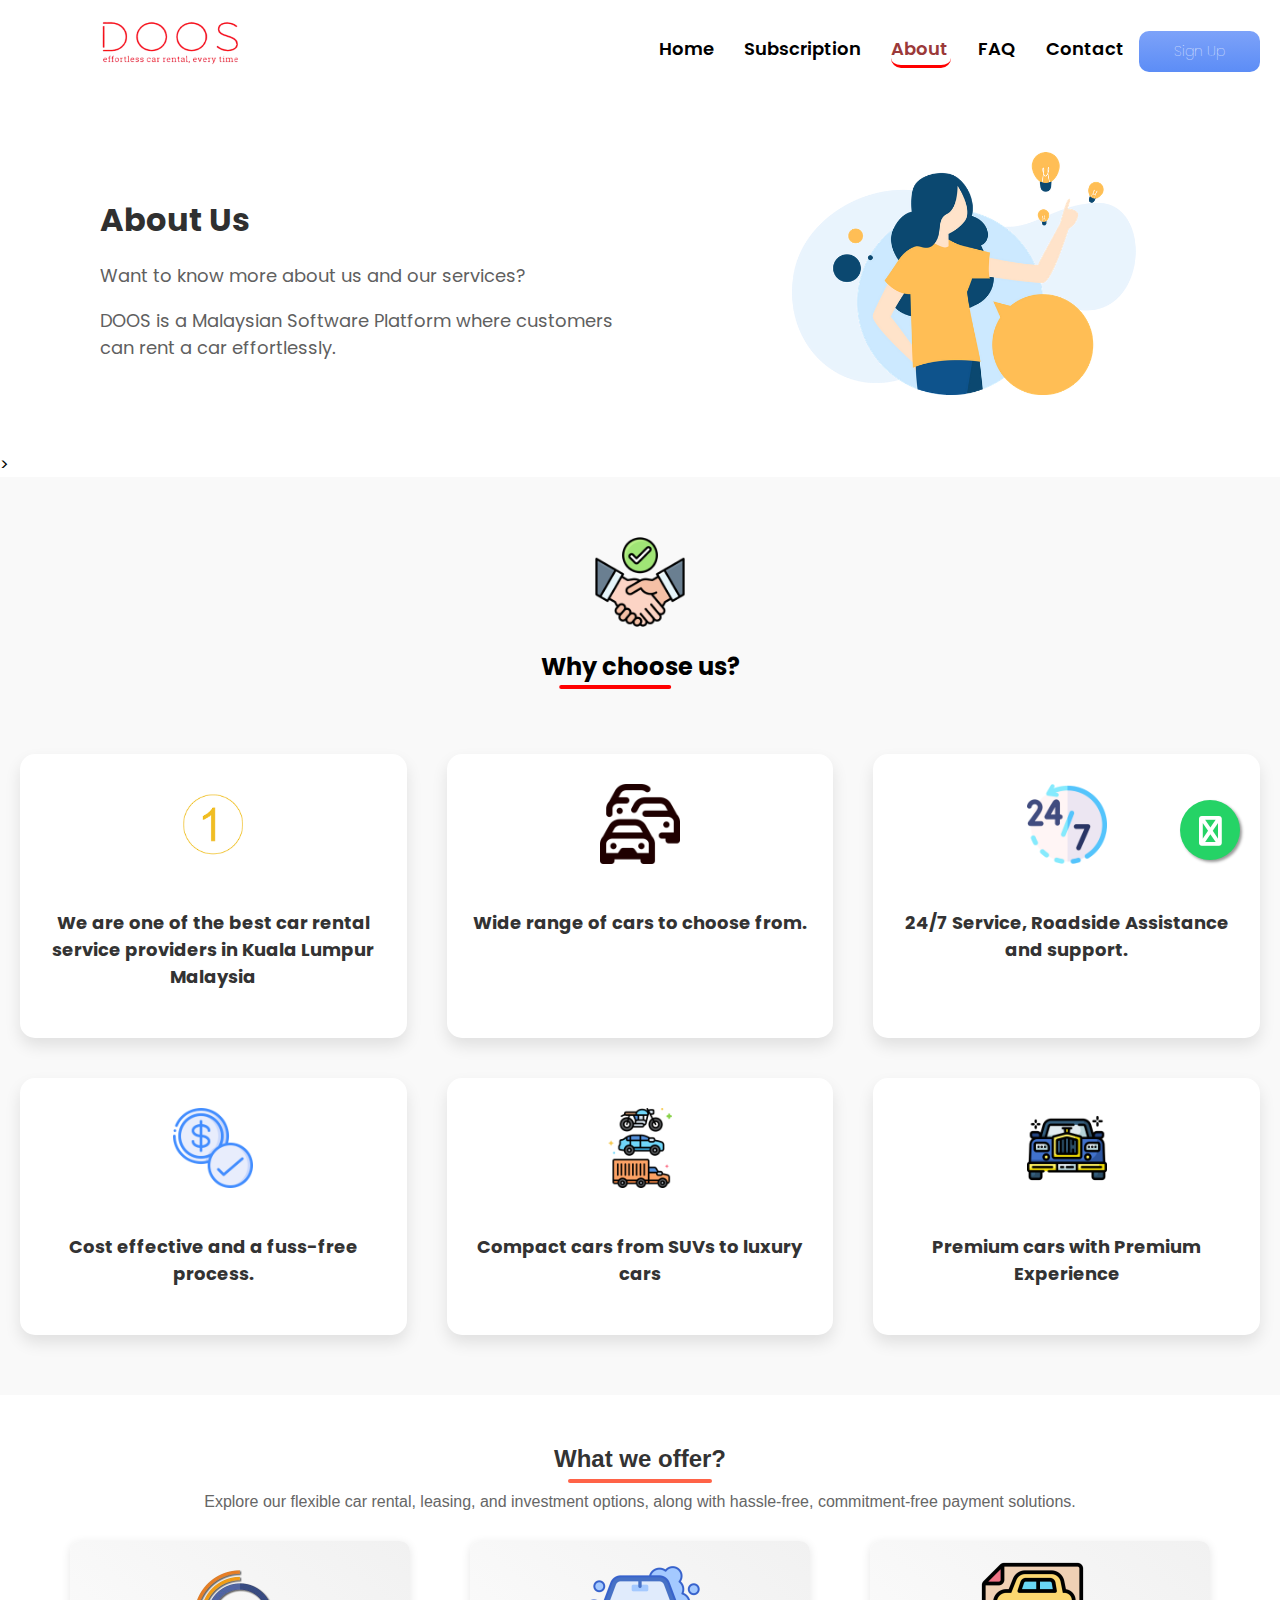
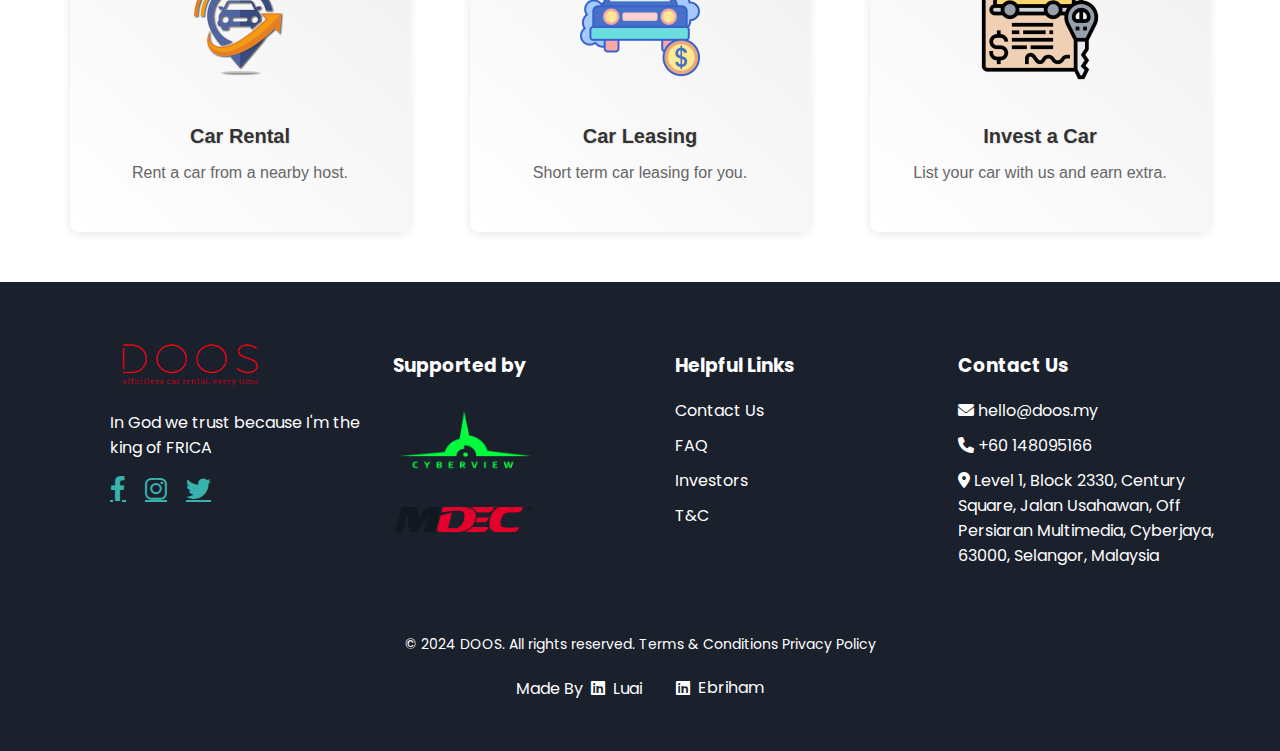
==== commit 26315694: "finishing creating the about us page" ====
--- a/About_us_Page/about_us.html
+++ b/About_us_Page/about_us.html
@@ -26,7 +26,7 @@
       <ul>
         <li><a href="../Main_Page/main.Html">Home</a></li>
         <li><a href="../subscription_page/vechicles.php">Subscription</a></li>
-        <li><a href="../About_us_Page/about_us.html">About</a></li>
+        <li><a href="../About_us_Page/about_us.html" class="active">About</a></li>
         <li><a href="../FAQ_page/faq.HTML">FAQ</a></li>
         <li><a href="../Contact_Page/contact.html">Contact</a></li>
       </ul>
@@ -48,7 +48,10 @@
 
   <!-- this section for the why choose us the part under the hero-->>
   <section class="why-choose-us">
-    <h2>Why choose us?</h2>
+    <div class="title-with-icon">
+      <img src="../assets/choose us.png" alt="Why choose us?" class="title-icon">
+      <h2>Why choose us?</h2>
+    </div>
     <div class="features">
         <div class="feature-item">
             <img src="../assets/we are the best.png" alt="Best Service">
@@ -73,6 +76,30 @@
         <div class="feature-item">
             <img src="../assets/premium car.png" alt="Premium Experience">
             <h3>Premium cars with Premium Experience</h3>
+        </div>
+    </div>
+  </section>
+
+  <!--this section is for the what we offer part-->
+
+  <section class="what-we-offer">
+    <h2>What we offer?</h2>
+    <p>Explore our flexible car rental, leasing, and investment options, along with hassle-free, commitment-free payment solutions.</p>
+    <div class="offer-cards">
+        <div class="offer-card">
+            <img src="../assets/Car rental icon.png" alt="Car Rental">
+            <h3>Car Rental</h3>
+            <p>Rent a car from a nearby host.</p>
+        </div>
+        <div class="offer-card">
+            <img src="../assets/car leasing.png" alt="Car Leasing">
+            <h3>Car Leasing</h3>
+            <p>Short term car leasing for you.</p>
+        </div>
+        <div class="offer-card">
+            <img src="../assets/invest car.png" alt="Invest a Car">
+            <h3>Invest a Car</h3>
+            <p>List your car with us and earn extra.</p>
         </div>
     </div>
   </section>
--- a/About_us_Page/about_us.css
+++ b/About_us_Page/about_us.css
@@ -156,64 +156,178 @@
 
 /*this section for the why choose us the part under the her*/
 .why-choose-us {
-  background-color: #f5f5f5;
-  padding: 50px 0;
-  text-align: center;
-}
-
-.why-choose-us h2 {
-  color: #000000;
-  margin-bottom: 30px;
-  font-size: 24px;
+  background-color: #f9f9f9; 
+  padding: 60px 20px;
+  text-align: center;
+}
+
+.title-with-icon {
+  text-align: center; 
+  display: flex; 
+  flex-direction: column; 
+  align-items: center;
+  position: relative; 
+  margin-bottom: 50px;  
+}
+
+.title-with-icon h2 {
+  position: relative; 
+  padding-top: 10px;
+}
+
+.title-with-icon img {
+  width: auto; 
+  height: 90px; 
+  margin-bottom: -8px; 
+}
+
+.title-with-icon::after {
+  content: "";
+  position: absolute;
+  bottom: 15px; 
+  left: 48%;
+  transform: translateX(-50%); 
+  width: 9%; 
+  height: 4px; 
+  background-color: red; 
+  border-radius: 2px;
 }
 
 .features {
   display: grid;
-  grid-template-columns: repeat(3, 1fr); /* Ensures 3 columns in a row */
-  gap: 20px;
-  padding: 0 20px;
-  justify-content: center; /* Centering items in the container if they're smaller than the available space */
+  grid-template-columns: repeat(3, 1fr);
+  gap: 40px;
 }
 
 .feature-item {
   background: #ffffff;
-  padding: 20px;
-  border-radius: 10px;
-  box-shadow: 0 4px 8px rgba(0,0,0,0.1);
-  transition: transform 0.3s ease-in-out;
-  max-width: 300px; /* Set maximum width to control box size */
-  margin: auto; /* Center each box within its grid cell */
+  padding: 30px 20px;
+  border-radius: 15px;
+  box-shadow: 0 8px 16px rgba(0,0,0,0.1);
+  transition: transform 0.3s ease-in-out, box-shadow 0.3s ease-in-out;
 }
 
 .feature-item:hover {
-  transform: translateY(-5px);
-  box-shadow: 0 6px 12px rgba(0,0,0,0.15);
+  transform: translateY(-10px);
+  box-shadow: 0 12px 24px rgba(0,0,0,0.15);
 }
 
 .feature-item img {
-  height: 65px;
-  margin-bottom: 15px;
+  height: 80px;
+  margin-bottom: 20px;
 }
 
 .feature-item h3 {
   color: #333;
-  font-size: 17px;
-  font-weight: 600;
+  font-size: 18px;
+  font-weight: 700;
   text-align: center;
 }
 
 /* Responsive adjustments */
 @media (max-width: 768px) {
   .features {
-    grid-template-columns: repeat(2, 1fr); /* Adjust to 2 columns for smaller screens */
+    grid-template-columns: repeat(2, 1fr); 
   }
 }
 
 @media (max-width: 480px) {
   .features {
-    grid-template-columns: 1fr; /* Adjust to 1 column for very small screens */
-  }
-}
+    grid-template-columns: 1fr; 
+  }
+}
+
+/*this section is for the what we offer part*/
+.what-we-offer {
+  margin: 50px auto; 
+  font-family: 'Arial', sans-serif;
+  max-width: 1200px;
+}
+
+/* Styling the section header */
+.what-we-offer h2 {
+  color: #333;
+  font-size: 24px;
+  margin: 0 auto 20px; 
+  position: relative;
+  text-align: center;
+  display: block;
+}
+
+/* Dynamic underline effect */
+.what-we-offer h2::after {
+  content: '';
+  position: absolute;
+  bottom: -10px; 
+  left: 50%; 
+  transform: translateX(-50%); 
+  width: 12%; 
+  height: 4px;
+  background-color: #ff6347; 
+  border-radius: 5px;
+  transition: width 0.3s ease-in-out;
+}
+
+.what-we-offer h2:hover::after {
+  width: 100%; /* Expand underline on hover */
+}
+
+.what-we-offer p {
+  color: #666;
+  margin-bottom: 30px;
+  text-align: center; /* Ensures text is centered */
+}
+
+/* Card container */
+.offer-cards {
+  display: flex;
+  justify-content: space-around; /* Ensures even spacing */
+  flex-wrap: wrap; /* Allows cards to wrap on smaller screens */
+}
+
+/* Individual cards */
+.offer-card {
+  width: 300px; /* Slightly larger cards */
+  padding: 20px;
+  background: linear-gradient(to top right, #ffffff, #f1f1f1); /* Subtle gradient background */
+  border-radius: 10px;
+  text-align: center;
+  transition: transform 0.3s ease, box-shadow 0.5s ease;
+  box-shadow: 0 2px 10px rgba(0, 0, 0, 0.1);
+}
+
+.offer-card img {
+  width: 120px; /* Slightly larger images */
+  height: auto;
+  margin-bottom: 20px;
+}
+
+.offer-card h3 {
+  font-size: 20px; /* Larger font size for better readability */
+  color: #333;
+  text-shadow: 1px 1px 1px rgba(0,0,0,0.1); /* Text shadow for depth */
+  margin-bottom: 10px;
+}
+
+.offer-card p {
+  font-size: 16px;
+  color: #666;
+}
+
+/* Enhanced hover effect */
+.offer-card:hover {
+  transform: translateY(-10px) scale(1.05); /* Slightly scale up on hover */
+  box-shadow: 0 15px 30px rgba(0, 0, 0, 0.2);
+}
+
+@media (max-width: 768px) {
+  .offer-cards {
+    flex-direction: column;
+    align-items: center;
+  }
+}
+
+
 
 
 /*this section is for the footer*/
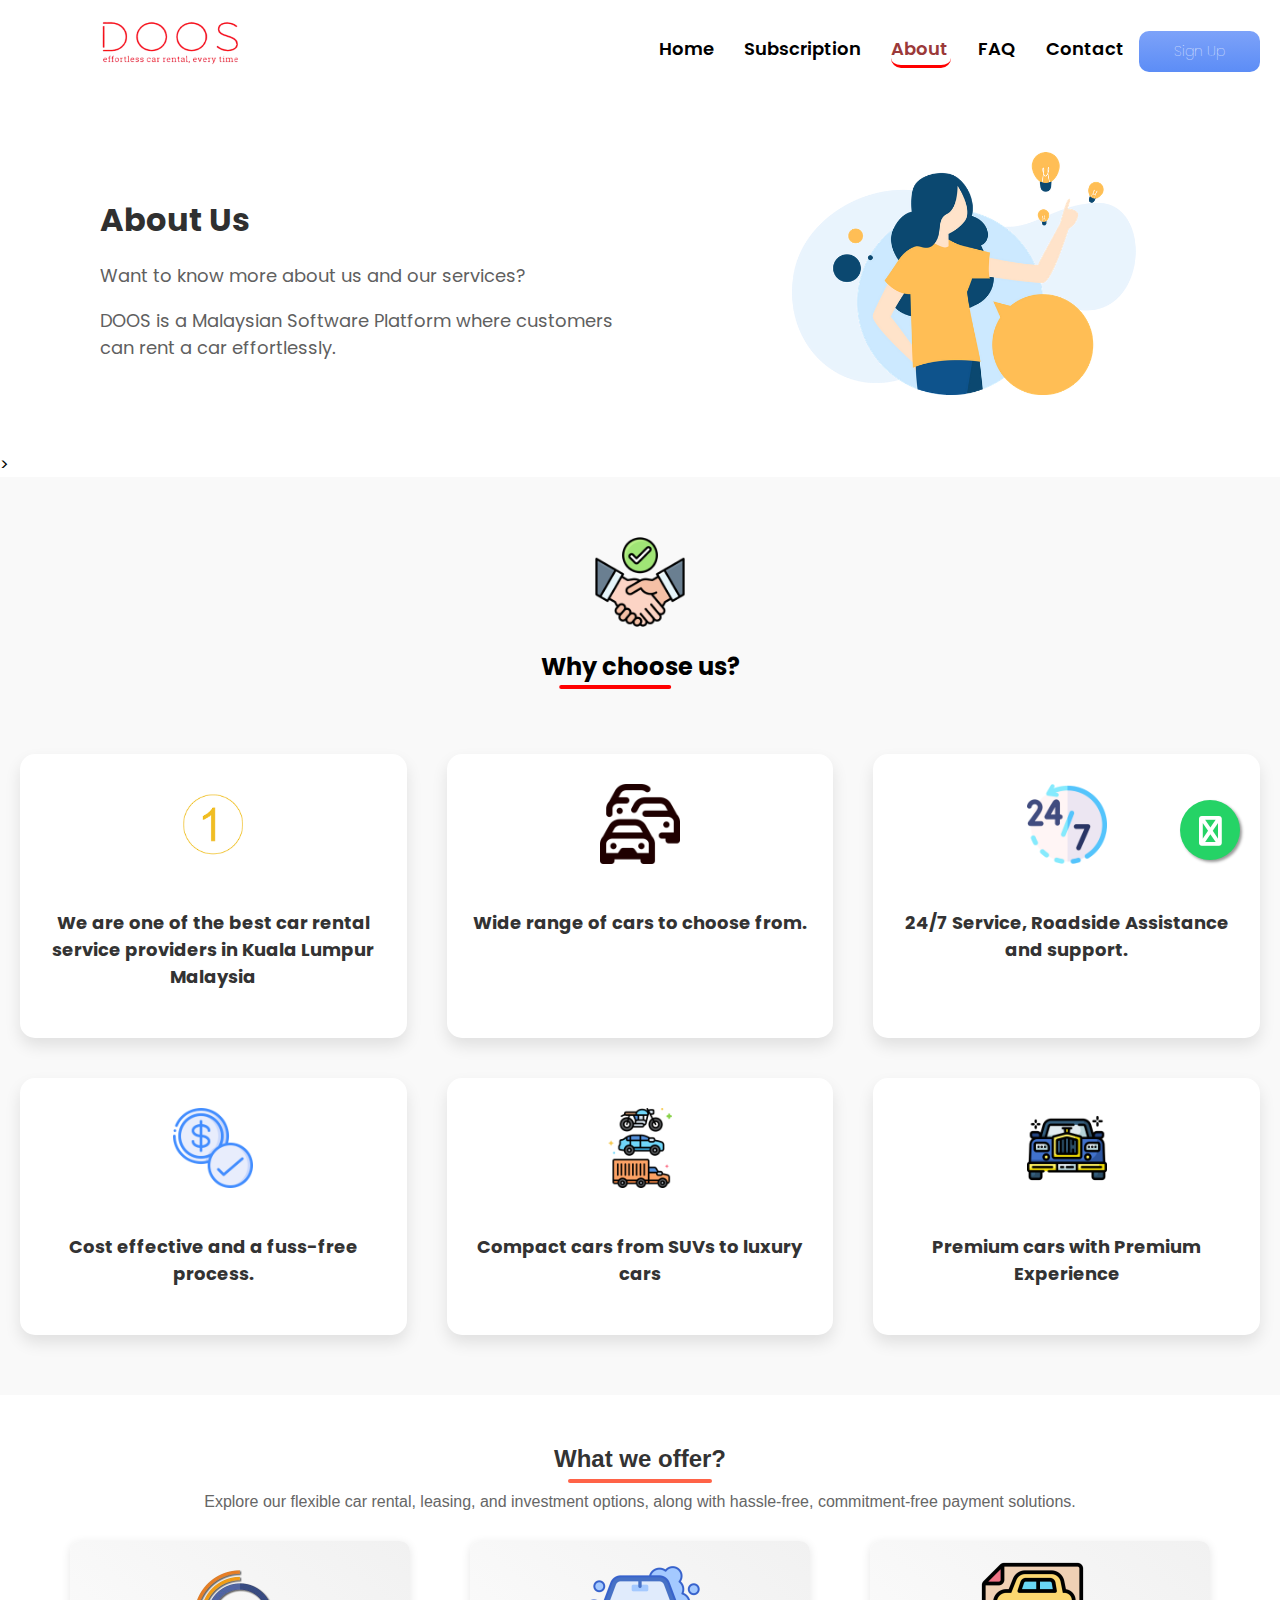
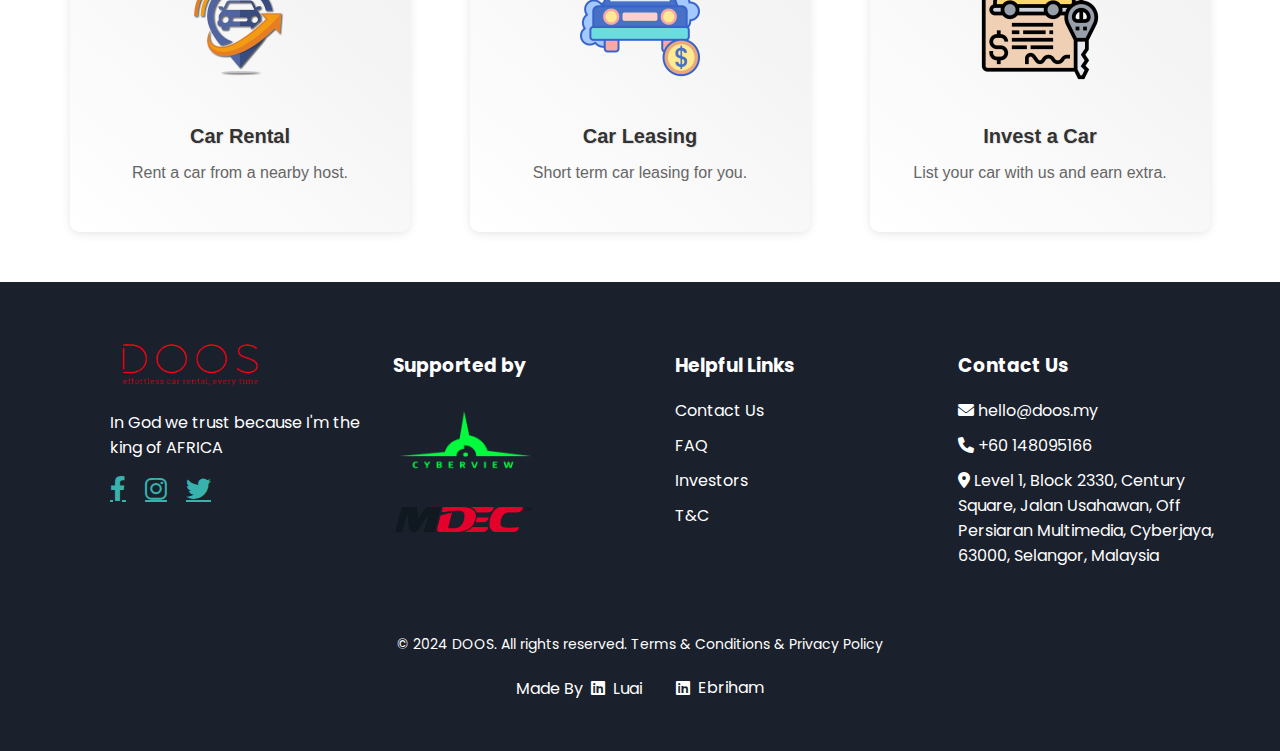
==== commit 50540d19: "some changes in the about us page" ====
--- a/About_us_Page/about_us.html
+++ b/About_us_Page/about_us.html
@@ -80,8 +80,8 @@
     </div>
   </section>
 
+
   <!--this section is for the what we offer part-->
-
   <section class="what-we-offer">
     <h2>What we offer?</h2>
     <p>Explore our flexible car rental, leasing, and investment options, along with hassle-free, commitment-free payment solutions.</p>
@@ -104,11 +104,6 @@
     </div>
   </section>
 
-  
-
-
-
-
   <!-- Footer Section -->
   <footer>
     <div class="container">
@@ -116,7 +111,7 @@
         <a href="#">
           <img src="../assets/Doos logo.png" alt="Logo">
         </a>
-        <p>In God we trust because I'm the king of FRICA</p>
+        <p>In God we trust because I'm the king of AFRICA</p>
         <div class="social">
           <a href="#" class="fab fa-facebook-f"></a>
           <a href="#" class="fab fa-instagram"></a>
@@ -150,7 +145,7 @@
       </div>
     </div>
     <div class="copyright">
-      <p>&copy; 2024 DOOS. All rights reserved. <a href="#">Terms & Conditions</a> <a href="#">Privacy
+      <p>&copy; 2024 DOOS. All rights reserved. <a href="#">Terms & Conditions</a> <a href="#"> & Privacy
           Policy</a></p>
     </div>
     <!-- Credits Section -->
@@ -165,4 +160,6 @@
         <span the class="name">Ebriham</span>
       </a>
     </div>
-  </footer>+  </footer>
+</body>
+</html>--- a/About_us_Page/about_us.css
+++ b/About_us_Page/about_us.css
@@ -107,7 +107,7 @@
   justify-content: space-between;
   align-items: center;
   padding: 50px 100px;
-  background: #FFFFFF; /* Lighter background for a cleaner look */
+  background: #FFFFFF; 
 }
 
 .hero-content {
@@ -115,26 +115,26 @@
 }
 
 .hero-content h1 {
-  font-size: 32px; /* Slightly smaller to fit better on all screens */
-  color: #303030; /* Dark grey for better readability */
+  font-size: 32px; 
+  color: #303030; 
   margin-bottom: 15px;
 }
 
 .hero-content p {
   font-size: 18px;
-  color: #606060; /* Lighter grey for subtlety */
+  color: #606060; 
   line-height: 1.5;
 }
 
 .hero-image {
-  width: 40%; /* Reduced size for balance */
+  width: 40%; 
   text-align: right;
 }
 
 .hero-image img {
   width: 100%;
   height: auto;
-  border-radius: 8px; /* Maintaining consistency with rounded edges */
+  border-radius: 8px; 
 }
 
 @media (max-width: 992px) {
@@ -149,7 +149,7 @@
   }
 
   .hero-image {
-      order: -1; /* Image above text on smaller screens */
+      order: -1; 
   }
 }
 
@@ -269,27 +269,27 @@
 }
 
 .what-we-offer h2:hover::after {
-  width: 100%; /* Expand underline on hover */
+  width: 100%; 
 }
 
 .what-we-offer p {
   color: #666;
   margin-bottom: 30px;
-  text-align: center; /* Ensures text is centered */
+  text-align: center; 
 }
 
 /* Card container */
 .offer-cards {
   display: flex;
-  justify-content: space-around; /* Ensures even spacing */
-  flex-wrap: wrap; /* Allows cards to wrap on smaller screens */
+  justify-content: space-around; 
+  flex-wrap: wrap; 
 }
 
 /* Individual cards */
 .offer-card {
-  width: 300px; /* Slightly larger cards */
+  width: 300px; 
   padding: 20px;
-  background: linear-gradient(to top right, #ffffff, #f1f1f1); /* Subtle gradient background */
+  background: linear-gradient(to top right, #ffffff, #f1f1f1); 
   border-radius: 10px;
   text-align: center;
   transition: transform 0.3s ease, box-shadow 0.5s ease;
@@ -297,15 +297,15 @@
 }
 
 .offer-card img {
-  width: 120px; /* Slightly larger images */
+  width: 120px; 
   height: auto;
   margin-bottom: 20px;
 }
 
 .offer-card h3 {
-  font-size: 20px; /* Larger font size for better readability */
+  font-size: 20px; 
   color: #333;
-  text-shadow: 1px 1px 1px rgba(0,0,0,0.1); /* Text shadow for depth */
+  text-shadow: 1px 1px 1px rgba(0,0,0,0.1); 
   margin-bottom: 10px;
 }
 
@@ -316,7 +316,7 @@
 
 /* Enhanced hover effect */
 .offer-card:hover {
-  transform: translateY(-10px) scale(1.05); /* Slightly scale up on hover */
+  transform: translateY(-10px) scale(1.05);
   box-shadow: 0 15px 30px rgba(0, 0, 0, 0.2);
 }
 
@@ -326,8 +326,6 @@
     align-items: center;
   }
 }
-
-
 
 
 /*this section is for the footer*/
